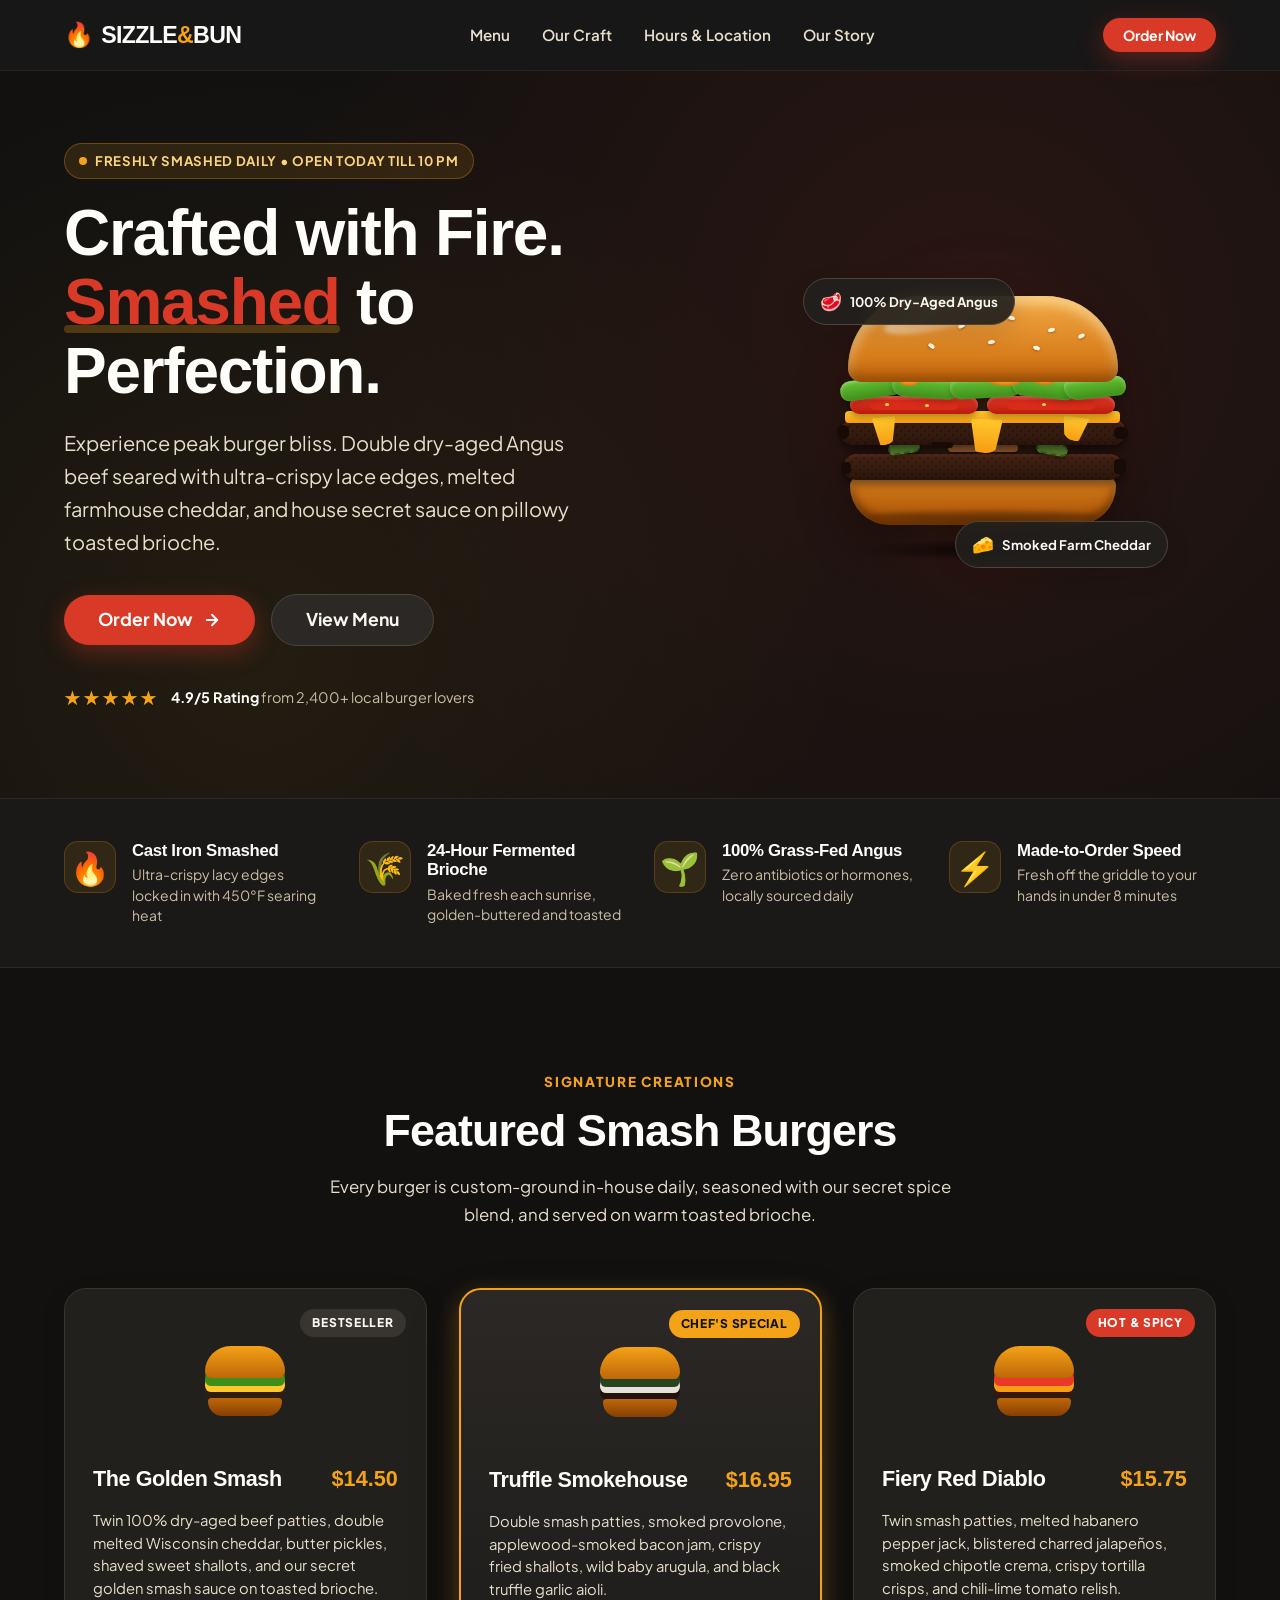
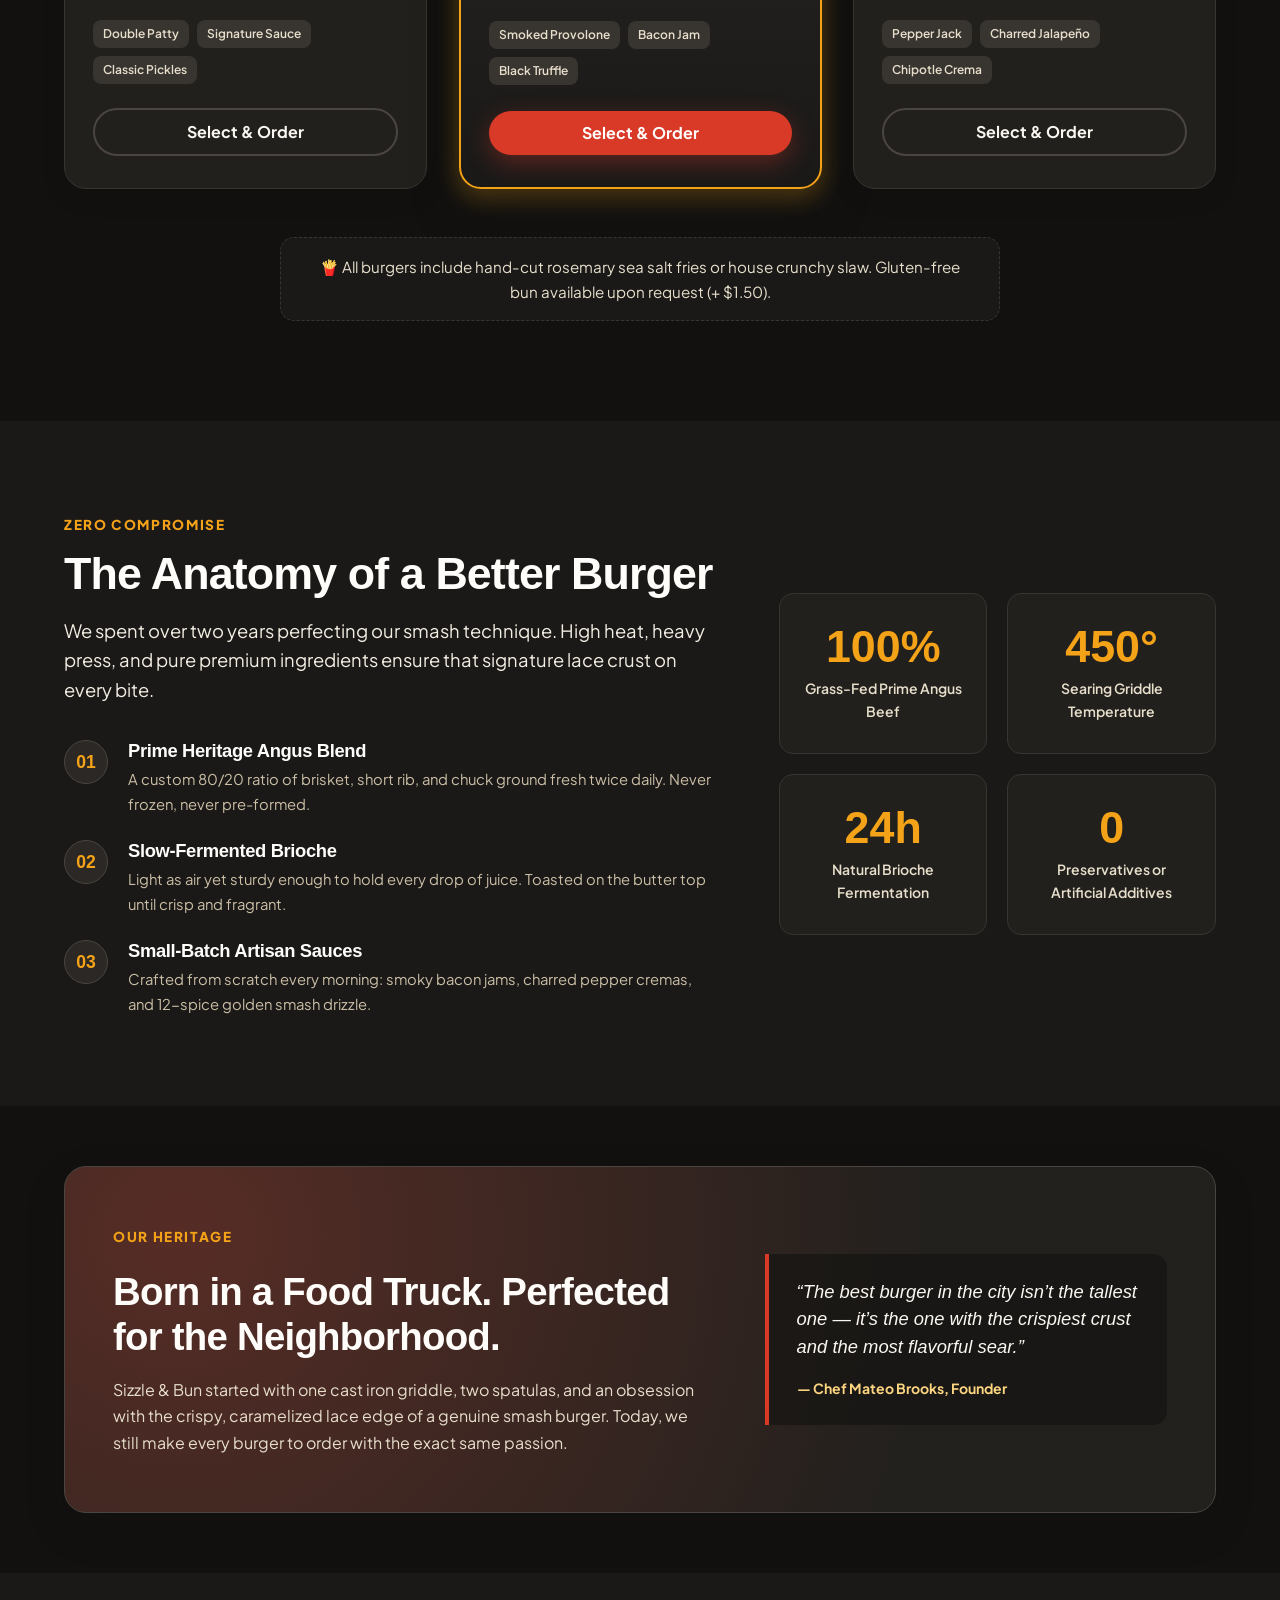
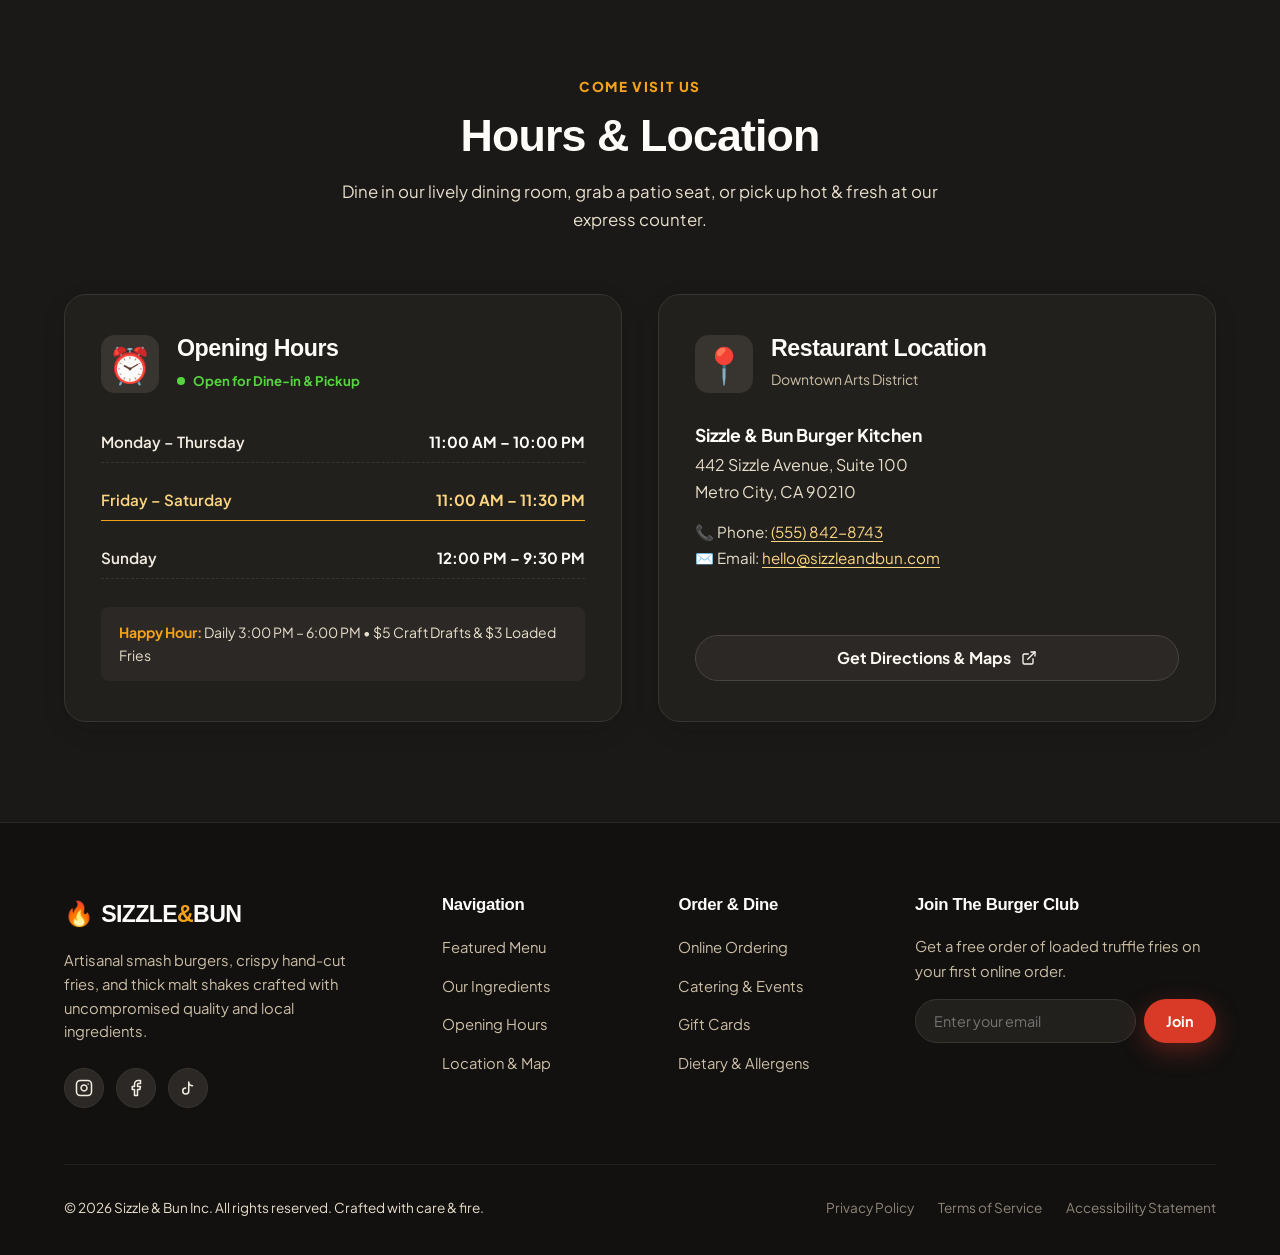
==== index.html @ d6892aaa "feat: build responsive artisanal burger restaurant landing page with pure CSS illustration" ====
<!DOCTYPE html>
<html lang="en">
<head>
  <meta charset="UTF-8">
  <meta name="viewport" content="width=device-width, initial-scale=1.0">
  <meta name="description" content="Sizzle & Bun - Artisanal smash burgers crafted with 100% prime grass-fed beef, slow-fermented brioche buns, and house-made sauces. Dine in, pickup, and delivery.">
  <meta name="theme-color" content="#1a1918">
  <title>Sizzle & Bun | Artisanal Smash Burgers & Craft Shakes</title>
  
  <!-- Preconnect to Google Fonts for performance and clean typography -->
  <link rel="preconnect" href="https://fonts.googleapis.com">
  <link rel="preconnect" href="https://fonts.gstatic.com" crossorigin>
  <link href="https://fonts.googleapis.com/css2?family=Cabinet+Grotesk:wght@700;800;900&family=Plus+Jakarta+Sans:wght@400;500;600;700&display=swap" rel="stylesheet">
  
  <link rel="stylesheet" href="styles.css">
</head>
<body>
  <!-- Accessibility Skip Link -->
  <a href="#main-content" class="skip-link">Skip to main content</a>

  <!-- Header / Navigation -->
  <header class="site-header" id="header">
    <div class="container header-container">
      <a href="#" class="brand-logo" aria-label="Sizzle and Bun Homepage">
        <span class="logo-flame" aria-hidden="true">🔥</span>
        <span class="logo-text">SIZZLE<span class="text-accent">&</span>BUN</span>
      </a>

      <!-- Desktop Navigation -->
      <nav class="main-nav" aria-label="Main Navigation">
        <ul class="nav-list">
          <li><a href="#featured-menu" class="nav-link">Menu</a></li>
          <li><a href="#quality" class="nav-link">Our Craft</a></li>
          <li><a href="#hours-location" class="nav-link">Hours & Location</a></li>
          <li><a href="#story" class="nav-link">Our Story</a></li>
        </ul>
      </nav>

      <!-- Header Actions -->
      <div class="header-actions">
        <button type="button" class="btn btn-sm btn-primary order-trigger-btn" aria-haspopup="dialog" aria-controls="order-modal">
          Order Now
        </button>
        <button type="button" class="mobile-nav-toggle" id="mobileNavToggle" aria-expanded="false" aria-controls="mobileNav" aria-label="Toggle Navigation Menu">
          <span class="hamburger-box">
            <span class="hamburger-inner"></span>
          </span>
        </button>
      </div>
    </div>

    <!-- Mobile Navigation Drawer -->
    <div class="mobile-nav" id="mobileNav" aria-hidden="true">
      <div class="mobile-nav-content">
        <nav aria-label="Mobile Navigation">
          <ul class="mobile-nav-list">
            <li><a href="#featured-menu" class="mobile-nav-link">Featured Menu</a></li>
            <li><a href="#quality" class="mobile-nav-link">Quality & Craft</a></li>
            <li><a href="#hours-location" class="mobile-nav-link">Hours & Location</a></li>
            <li><a href="#story" class="mobile-nav-link">Our Story</a></li>
          </ul>
        </nav>
        <div class="mobile-nav-cta">
          <button type="button" class="btn btn-primary btn-block order-trigger-btn" aria-haspopup="dialog" aria-controls="order-modal">
            Order Pickup & Delivery
          </button>
        </div>
      </div>
    </div>
  </header>

  <!-- Main Content -->
  <main id="main-content">
    <!-- Hero Section -->
    <section class="hero-section" aria-labelledby="hero-heading">
      <div class="container hero-container">
        <div class="hero-content reveal">
          <div class="badge hero-badge">
            <span class="badge-dot" aria-hidden="true"></span>
            Freshly Smashed Daily &bull; Open Today Till 10 PM
          </div>
          <h1 id="hero-heading" class="hero-title">
            Crafted with Fire. <br>
            <span class="text-highlight">Smashed</span> to Perfection.
          </h1>
          <p class="hero-tagline">
            Experience peak burger bliss. Double dry-aged Angus beef seared with ultra-crispy lace edges, melted farmhouse cheddar, and house secret sauce on pillowy toasted brioche.
          </p>
          <div class="hero-cta-group">
            <button type="button" class="btn btn-primary btn-lg order-trigger-btn" aria-haspopup="dialog" aria-controls="order-modal">
              <span>Order Now</span>
              <svg class="icon-arrow" width="18" height="18" viewBox="0 0 24 24" fill="none" stroke="currentColor" stroke-width="2.5" stroke-linecap="round" stroke-linejoin="round" aria-hidden="true"><line x1="5" y1="12" x2="19" y2="12"></line><polyline points="12 5 19 12 12 19"></polyline></svg>
            </button>
            <a href="#featured-menu" class="btn btn-secondary btn-lg">
              <span>View Menu</span>
            </a>
          </div>
          
          <div class="hero-proof">
            <div class="rating-stars" aria-label="5 out of 5 stars">
              ★★★★★
            </div>
            <p class="rating-caption">
              <strong>4.9/5 Rating</strong> from 2,400+ local burger lovers
            </p>
          </div>
        </div>

        <!-- CSS / HTML Burger Illustration -->
        <div class="hero-visual reveal" aria-label="Illustration of a handcrafted Sizzle and Bun artisanal cheeseburger">
          <div class="burger-scene">
            <div class="burger-halo" aria-hidden="true"></div>
            
            <div class="burger-wrapper" role="img" aria-label="Detailed layered artisanal smash burger with sesame brioche bun, crisp green lettuce, ripe sliced tomato, melting yellow cheddar, double crispy smashed patties, caramelized onions, and golden bottom bun">
              <!-- Top Brioche Bun -->
              <div class="burger-layer bun-top">
                <div class="bun-glaze"></div>
                <div class="sesame-seed s1"></div>
                <div class="sesame-seed s2"></div>
                <div class="sesame-seed s3"></div>
                <div class="sesame-seed s4"></div>
                <div class="sesame-seed s5"></div>
                <div class="sesame-seed s6"></div>
                <div class="sesame-seed s7"></div>
                <div class="sesame-seed s8"></div>
              </div>

              <!-- House Secret Sauce Drizzle -->
              <div class="burger-layer sauce-layer">
                <div class="sauce-drop d1"></div>
                <div class="sauce-drop d2"></div>
                <div class="sauce-drop d3"></div>
              </div>

              <!-- Fresh Crisp Curly Lettuce -->
              <div class="burger-layer lettuce-layer">
                <div class="lettuce-leaf l1"></div>
                <div class="lettuce-leaf l2"></div>
                <div class="lettuce-leaf l3"></div>
                <div class="lettuce-leaf l4"></div>
                <div class="lettuce-leaf l5"></div>
              </div>

              <!-- Ripe Vine-Ripened Tomato Slices -->
              <div class="burger-layer tomato-layer">
                <div class="tomato-slice t1">
                  <div class="tomato-core"></div>
                  <div class="tomato-seed ts1"></div>
                  <div class="tomato-seed ts2"></div>
                </div>
                <div class="tomato-slice t2">
                  <div class="tomato-core"></div>
                  <div class="tomato-seed ts3"></div>
                </div>
              </div>

              <!-- Melted Farmhouse Cheddar Cheese -->
              <div class="burger-layer cheese-layer">
                <div class="cheese-melt m1"></div>
                <div class="cheese-drip cd1"></div>
                <div class="cheese-drip cd2"></div>
                <div class="cheese-drip cd3"></div>
              </div>

              <!-- First Smash Patty with Crispy Edges -->
              <div class="burger-layer patty-layer patty-top">
                <div class="patty-sear"></div>
                <div class="patty-crisp c1"></div>
                <div class="patty-crisp c2"></div>
                <div class="patty-crisp c3"></div>
              </div>

              <!-- Caramelized Onions & Pickles -->
              <div class="burger-layer relish-layer">
                <div class="pickle-chip p1"></div>
                <div class="pickle-chip p2"></div>
                <div class="onion-strands"></div>
              </div>

              <!-- Second Smash Patty -->
              <div class="burger-layer patty-layer patty-bottom">
                <div class="patty-sear"></div>
                <div class="patty-crisp c4"></div>
                <div class="patty-crisp c5"></div>
              </div>

              <!-- Bottom Brioche Bun -->
              <div class="burger-layer bun-bottom">
                <div class="bun-heel-shadow"></div>
              </div>
            </div>

            <!-- Cast Iron Serving Platter & Shadow -->
            <div class="burger-plate-shadow" aria-hidden="true"></div>

            <!-- Floating Flavor Badges -->
            <div class="floating-tag tag-smash" aria-hidden="true">
              <span class="tag-emoji">🥩</span> 100% Dry-Aged Angus
            </div>
            <div class="floating-tag tag-crisp" aria-hidden="true">
              <span class="tag-emoji">🧀</span> Smoked Farm Cheddar
            </div>
          </div>
        </div>
      </div>
    </section>

    <!-- Value Highlights / Quality Strip -->
    <section class="quality-strip" aria-label="Restaurant Highlights">
      <div class="container">
        <div class="strip-grid">
          <div class="strip-item reveal">
            <div class="strip-icon" aria-hidden="true">🔥</div>
            <div class="strip-text">
              <h3>Cast Iron Smashed</h3>
              <p>Ultra-crispy lacy edges locked in with 450°F searing heat</p>
            </div>
          </div>
          <div class="strip-item reveal">
            <div class="strip-icon" aria-hidden="true">🌾</div>
            <div class="strip-text">
              <h3>24-Hour Fermented Brioche</h3>
              <p>Baked fresh each sunrise, golden-buttered and toasted</p>
            </div>
          </div>
          <div class="strip-item reveal">
            <div class="strip-icon" aria-hidden="true">🌱</div>
            <div class="strip-text">
              <h3>100% Grass-Fed Angus</h3>
              <p>Zero antibiotics or hormones, locally sourced daily</p>
            </div>
          </div>
          <div class="strip-item reveal">
            <div class="strip-icon" aria-hidden="true">⚡</div>
            <div class="strip-text">
              <h3>Made-to-Order Speed</h3>
              <p>Fresh off the griddle to your hands in under 8 minutes</p>
            </div>
          </div>
        </div>
      </div>
    </section>

    <!-- Featured Burger Menu (3 items) -->
    <section class="menu-section" id="featured-menu" aria-labelledby="menu-heading">
      <div class="container">
        <div class="section-header text-center reveal">
          <span class="section-eyebrow">Signature Creations</span>
          <h2 id="menu-heading" class="section-title">Featured Smash Burgers</h2>
          <p class="section-subtitle">
            Every burger is custom-ground in-house daily, seasoned with our secret spice blend, and served on warm toasted brioche.
          </p>
        </div>

        <div class="menu-grid">
          <!-- Burger 1: The Original Golden Smash -->
          <article class="menu-card reveal" aria-labelledby="burger-1-title">
            <div class="menu-card-badge">Bestseller</div>
            <div class="menu-card-visual" aria-hidden="true">
              <div class="mini-burger-art art-golden"></div>
            </div>
            <div class="menu-card-body">
              <div class="card-title-row">
                <h3 id="burger-1-title" class="burger-name">The Golden Smash</h3>
                <span class="burger-price">$14.50</span>
              </div>
              <p class="burger-desc">
                Twin 100% dry-aged beef patties, double melted Wisconsin cheddar, butter pickles, shaved sweet shallots, and our secret golden smash sauce on toasted brioche.
              </p>
              <div class="burger-tags">
                <span class="tag">Double Patty</span>
                <span class="tag">Signature Sauce</span>
                <span class="tag">Classic Pickles</span>
              </div>
              <div class="card-footer">
                <button type="button" class="btn btn-outline btn-block select-item-btn" data-name="The Golden Smash" data-price="14.50">
                  Select & Order
                </button>
              </div>
            </div>
          </article>

          <!-- Burger 2: Truffle Smokehouse -->
          <article class="menu-card featured-highlight reveal" aria-labelledby="burger-2-title">
            <div class="menu-card-badge badge-chef">Chef's Special</div>
            <div class="menu-card-visual" aria-hidden="true">
              <div class="mini-burger-art art-truffle"></div>
            </div>
            <div class="menu-card-body">
              <div class="card-title-row">
                <h3 id="burger-2-title" class="burger-name">Truffle Smokehouse</h3>
                <span class="burger-price">$16.95</span>
              </div>
              <p class="burger-desc">
                Double smash patties, smoked provolone, applewood-smoked bacon jam, crispy fried shallots, wild baby arugula, and black truffle garlic aioli.
              </p>
              <div class="burger-tags">
                <span class="tag">Smoked Provolone</span>
                <span class="tag">Bacon Jam</span>
                <span class="tag">Black Truffle</span>
              </div>
              <div class="card-footer">
                <button type="button" class="btn btn-primary btn-block select-item-btn" data-name="Truffle Smokehouse" data-price="16.95">
                  Select & Order
                </button>
              </div>
            </div>
          </article>

          <!-- Burger 3: Fiery Red Diablo -->
          <article class="menu-card reveal" aria-labelledby="burger-3-title">
            <div class="menu-card-badge badge-spicy">Hot & Spicy</div>
            <div class="menu-card-visual" aria-hidden="true">
              <div class="mini-burger-art art-diablo"></div>
            </div>
            <div class="menu-card-body">
              <div class="card-title-row">
                <h3 id="burger-3-title" class="burger-name">Fiery Red Diablo</h3>
                <span class="burger-price">$15.75</span>
              </div>
              <p class="burger-desc">
                Twin smash patties, melted habanero pepper jack, blistered charred jalapeños, smoked chipotle crema, crispy tortilla crisps, and chili-lime tomato relish.
              </p>
              <div class="burger-tags">
                <span class="tag">Pepper Jack</span>
                <span class="tag">Charred Jalapeño</span>
                <span class="tag">Chipotle Crema</span>
              </div>
              <div class="card-footer">
                <button type="button" class="btn btn-outline btn-block select-item-btn" data-name="Fiery Red Diablo" data-price="15.75">
                  Select & Order
                </button>
              </div>
            </div>
          </article>
        </div>

        <div class="menu-footer-note reveal">
          <p>🍟 All burgers include hand-cut rosemary sea salt fries or house crunchy slaw. Gluten-free bun available upon request (+ $1.50).</p>
        </div>
      </div>
    </section>

    <!-- Quality & Ingredients Section -->
    <section class="quality-section" id="quality" aria-labelledby="quality-heading">
      <div class="container">
        <div class="quality-wrapper">
          <div class="quality-content reveal">
            <span class="section-eyebrow">Zero Compromise</span>
            <h2 id="quality-heading" class="section-title">The Anatomy of a Better Burger</h2>
            <p class="section-lead">
              We spent over two years perfecting our smash technique. High heat, heavy press, and pure premium ingredients ensure that signature lace crust on every bite.
            </p>

            <ul class="quality-list">
              <li class="quality-list-item">
                <div class="item-bullet" aria-hidden="true">01</div>
                <div class="item-text">
                  <h4>Prime Heritage Angus Blend</h4>
                  <p>A custom 80/20 ratio of brisket, short rib, and chuck ground fresh twice daily. Never frozen, never pre-formed.</p>
                </div>
              </li>
              <li class="quality-list-item">
                <div class="item-bullet" aria-hidden="true">02</div>
                <div class="item-text">
                  <h4>Slow-Fermented Brioche</h4>
                  <p>Light as air yet sturdy enough to hold every drop of juice. Toasted on the butter top until crisp and fragrant.</p>
                </div>
              </li>
              <li class="quality-list-item">
                <div class="item-bullet" aria-hidden="true">03</div>
                <div class="item-text">
                  <h4>Small-Batch Artisan Sauces</h4>
                  <p>Crafted from scratch every morning: smoky bacon jams, charred pepper cremas, and 12-spice golden smash drizzle.</p>
                </div>
              </li>
            </ul>
          </div>

          <div class="quality-card-stats reveal">
            <div class="stat-card">
              <div class="stat-number">100%</div>
              <div class="stat-label">Grass-Fed Prime Angus Beef</div>
            </div>
            <div class="stat-card">
              <div class="stat-number">450°</div>
              <div class="stat-label">Searing Griddle Temperature</div>
            </div>
            <div class="stat-card">
              <div class="stat-number">24h</div>
              <div class="stat-label">Natural Brioche Fermentation</div>
            </div>
            <div class="stat-card">
              <div class="stat-number">0</div>
              <div class="stat-label">Preservatives or Artificial Additives</div>
            </div>
          </div>
        </div>
      </div>
    </section>

    <!-- Our Story / Brand Narrative Banner -->
    <section class="story-section" id="story" aria-labelledby="story-heading">
      <div class="container">
        <div class="story-card reveal">
          <div class="story-text">
            <span class="section-eyebrow text-accent-light">Our Heritage</span>
            <h2 id="story-heading" class="story-title">Born in a Food Truck. Perfected for the Neighborhood.</h2>
            <p>
              Sizzle & Bun started with one cast iron griddle, two spatulas, and an obsession with the crispy, caramelized lace edge of a genuine smash burger. Today, we still make every burger to order with the exact same passion.
            </p>
          </div>
          <div class="story-quote">
            <blockquote>
              “The best burger in the city isn’t the tallest one — it’s the one with the crispiest crust and the most flavorful sear.”
            </blockquote>
            <cite>&mdash; Chef Mateo Brooks, Founder</cite>
          </div>
        </div>
      </div>
    </section>

    <!-- Opening Hours and Location Section -->
    <section class="info-section" id="hours-location" aria-labelledby="info-heading">
      <div class="container">
        <div class="section-header text-center reveal">
          <span class="section-eyebrow">Come Visit Us</span>
          <h2 id="info-heading" class="section-title">Hours & Location</h2>
          <p class="section-subtitle">Dine in our lively dining room, grab a patio seat, or pick up hot & fresh at our express counter.</p>
        </div>

        <div class="info-grid">
          <!-- Hours Card -->
          <div class="info-card reveal">
            <div class="info-card-header">
              <div class="info-icon" aria-hidden="true">⏰</div>
              <div>
                <h3 class="info-card-title">Opening Hours</h3>
                <span class="status-indicator open-now">
                  <span class="pulse-dot"></span> Open for Dine-in & Pickup
                </span>
              </div>
            </div>

            <ul class="hours-list">
              <li class="hours-row">
                <span class="day">Monday &ndash; Thursday</span>
                <span class="time">11:00 AM &ndash; 10:00 PM</span>
              </li>
              <li class="hours-row today-highlight">
                <span class="day">Friday &ndash; Saturday</span>
                <span class="time">11:00 AM &ndash; 11:30 PM</span>
              </li>
              <li class="hours-row">
                <span class="day">Sunday</span>
                <span class="time">12:00 PM &ndash; 9:30 PM</span>
              </li>
            </ul>

            <div class="info-meta">
              <p><strong>Happy Hour:</strong> Daily 3:00 PM &ndash; 6:00 PM &bull; $5 Craft Drafts & $3 Loaded Fries</p>
            </div>
          </div>

          <!-- Location Card -->
          <div class="info-card reveal">
            <div class="info-card-header">
              <div class="info-icon" aria-hidden="true">📍</div>
              <div>
                <h3 class="info-card-title">Restaurant Location</h3>
                <span class="info-subtitle">Downtown Arts District</span>
              </div>
            </div>

            <address class="location-address">
              <p class="address-line"><strong>Sizzle & Bun Burger Kitchen</strong></p>
              <p class="address-line">442 Sizzle Avenue, Suite 100</p>
              <p class="address-line">Metro City, CA 90210</p>
              <p class="address-contact">
                <span>📞 Phone: <a href="tel:+15558428743">(555) 842-8743</a></span> <br>
                <span>✉️ Email: <a href="mailto:hello@sizzleandbun.com">hello@sizzleandbun.com</a></span>
              </p>
            </address>

            <div class="location-actions">
              <a href="https://maps.google.com" target="_blank" rel="noopener noreferrer" class="btn btn-secondary btn-block">
                <span>Get Directions & Maps</span>
                <svg width="16" height="16" viewBox="0 0 24 24" fill="none" stroke="currentColor" stroke-width="2" stroke-linecap="round" stroke-linejoin="round" aria-hidden="true"><path d="M18 13v6a2 2 0 0 1-2 2H5a2 2 0 0 1-2-2V8a2 2 0 0 1 2-2h6"></path><polyline points="15 3 21 3 21 9"></polyline><line x1="10" y1="14" x2="21" y2="3"></line></svg>
              </a>
            </div>
          </div>
        </div>
      </div>
    </section>
  </main>

  <!-- Clean, Semantic Footer -->
  <footer class="site-footer">
    <div class="container">
      <div class="footer-top">
        <div class="footer-brand">
          <a href="#" class="brand-logo footer-logo" aria-label="Sizzle and Bun Homepage">
            <span class="logo-flame" aria-hidden="true">🔥</span>
            <span class="logo-text">SIZZLE<span class="text-accent">&</span>BUN</span>
          </a>
          <p class="footer-bio">
            Artisanal smash burgers, crispy hand-cut fries, and thick malt shakes crafted with uncompromised quality and local ingredients.
          </p>
          <div class="social-links" aria-label="Social media profiles">
            <a href="#instagram" class="social-btn" aria-label="Instagram">
              <svg width="18" height="18" viewBox="0 0 24 24" fill="none" stroke="currentColor" stroke-width="2" stroke-linecap="round" stroke-linejoin="round" aria-hidden="true"><rect x="2" y="2" width="20" height="20" rx="5" ry="5"></rect><path d="M16 11.37A4 4 0 1 1 12.63 8 4 4 0 0 1 16 11.37z"></path><line x1="17.5" y1="6.5" x2="17.51" y2="6.5"></line></svg>
            </a>
            <a href="#facebook" class="social-btn" aria-label="Facebook">
              <svg width="18" height="18" viewBox="0 0 24 24" fill="none" stroke="currentColor" stroke-width="2" stroke-linecap="round" stroke-linejoin="round" aria-hidden="true"><path d="M18 2h-3a5 5 0 0 0-5 5v3H7v4h3v8h4v-8h3l1-4h-4V7a1 1 0 0 1 1-1h3z"></path></svg>
            </a>
            <a href="#tiktok" class="social-btn" aria-label="TikTok">
              <svg width="18" height="18" viewBox="0 0 24 24" fill="none" stroke="currentColor" stroke-width="2" stroke-linecap="round" stroke-linejoin="round" aria-hidden="true"><path d="M9 12a4 4 0 1 0 4 4V4a5 5 0 0 0 5 5"></path></svg>
            </a>
          </div>
        </div>

        <div class="footer-links-group">
          <h4 class="footer-heading">Navigation</h4>
          <ul class="footer-links">
            <li><a href="#featured-menu">Featured Menu</a></li>
            <li><a href="#quality">Our Ingredients</a></li>
            <li><a href="#hours-location">Opening Hours</a></li>
            <li><a href="#hours-location">Location & Map</a></li>
          </ul>
        </div>

        <div class="footer-links-group">
          <h4 class="footer-heading">Order & Dine</h4>
          <ul class="footer-links">
            <li><a href="#" class="order-trigger-btn">Online Ordering</a></li>
            <li><a href="#" class="order-trigger-btn">Catering & Events</a></li>
            <li><a href="#" class="order-trigger-btn">Gift Cards</a></li>
            <li><a href="#" class="order-trigger-btn">Dietary & Allergens</a></li>
          </ul>
        </div>

        <div class="footer-newsletter">
          <h4 class="footer-heading">Join The Burger Club</h4>
          <p>Get a free order of loaded truffle fries on your first online order.</p>
          <form class="newsletter-form" id="newsletterForm">
            <label for="newsletter-email" class="sr-only">Email address</label>
            <div class="input-group">
              <input type="email" id="newsletter-email" placeholder="Enter your email" required aria-required="true">
              <button type="submit" class="btn btn-primary btn-newsletter" aria-label="Subscribe to newsletter">
                Join
              </button>
            </div>
            <p class="form-feedback" id="newsletterFeedback" aria-live="polite"></p>
          </form>
        </div>
      </div>

      <div class="footer-bottom">
        <p>&copy; <span id="currentYear">2026</span> Sizzle & Bun Inc. All rights reserved. Crafted with care & fire.</p>
        <div class="footer-legal">
          <a href="#privacy">Privacy Policy</a>
          <a href="#terms">Terms of Service</a>
          <a href="#accessibility">Accessibility Statement</a>
        </div>
      </div>
    </div>
  </footer>

  <!-- Interactive Order Dialog Modal -->
  <div class="modal-backdrop" id="orderModal" role="dialog" aria-modal="true" aria-labelledby="order-modal-title" aria-hidden="true">
    <div class="modal-card">
      <div class="modal-header">
        <div>
          <h3 id="order-modal-title" class="modal-title">Order for Pickup & Delivery</h3>
          <p class="modal-subtitle">Freshly prepared, packed hot in eco-friendly boxes</p>
        </div>
        <button type="button" class="modal-close-btn" id="closeModalBtn" aria-label="Close Order Dialog">&times;</button>
      </div>
      
      <form class="order-form" id="orderForm">
        <div class="form-group">
          <label for="order-burger-select" class="form-label">Select Your Burger</label>
          <select id="order-burger-select" class="form-control" required>
            <option value="The Golden Smash" data-price="14.50">The Golden Smash ($14.50)</option>
            <option value="Truffle Smokehouse" data-price="16.95" selected>Truffle Smokehouse ($16.95)</option>
            <option value="Fiery Red Diablo" data-price="15.75">Fiery Red Diablo ($15.75)</option>
          </select>
        </div>

        <div class="form-group">
          <label for="order-quantity" class="form-label">Quantity</label>
          <div class="quantity-control">
            <button type="button" class="qty-btn" id="qtyMinus" aria-label="Decrease quantity">-</button>
            <input type="number" id="order-quantity" class="form-control qty-input" value="1" min="1" max="20" required>
            <button type="button" class="qty-btn" id="qtyPlus" aria-label="Increase quantity">+</button>
          </div>
        </div>

        <div class="form-group">
          <label class="form-label">Order Type</label>
          <div class="radio-toggle-group" role="radiogroup">
            <label class="radio-label">
              <input type="radio" name="orderType" value="pickup" checked>
              <span>🏃 Pickup in 15m</span>
            </label>
            <label class="radio-label">
              <input type="radio" name="orderType" value="delivery">
              <span>🛵 Fast Delivery</span>
            </label>
          </div>
        </div>

        <div class="order-summary-box">
          <div class="summary-row">
            <span>Estimated Total:</span>
            <strong class="summary-price" id="orderTotal">$16.95</strong>
          </div>
        </div>

        <button type="submit" class="btn btn-primary btn-block btn-lg">
          Confirm & Place Order
        </button>
      </form>
    </div>
  </div>

  <!-- Toast Notification -->
  <div class="toast-notification" id="toast" role="status" aria-live="polite" aria-atomic="true">
    <div class="toast-content" id="toastMessage">Order confirmed! We're firing up the grill. 🔥</div>
  </div>

  <script src="app.js"></script>
</body>
</html>
---- styles.css ----
/* ==========================================================================
   SIZZLE & BUN - MAIN STYLESHEET
   Palette: Warm Charcoal, Cream, Mustard Yellow, Tomato Red
   ========================================================================== */

/* --- Custom Properties / Design Tokens --- */
:root {
  /* Colors */
  --color-charcoal-950: #121110;
  --color-charcoal-900: #1a1918;
  --color-charcoal-850: #22201d;
  --color-charcoal-800: #2b2825;
  --color-charcoal-700: #383430;
  --color-charcoal-600: #4a4540;
  
  --color-cream-50: #fefdfa;
  --color-cream-100: #faf7f0;
  --color-cream-200: #f3ede2;
  --color-cream-300: #e7decb;
  --color-cream-400: #cbbea5;
  --color-cream-muted: #8d8577;

  --color-mustard-100: #fef4db;
  --color-mustard-300: #fcd580;
  --color-mustard-500: #f4a218;
  --color-mustard-600: #dc8a0a;
  --color-mustard-700: #b86e04;

  --color-tomato-100: #fde8e5;
  --color-tomato-300: #f79c91;
  --color-tomato-500: #d83a27;
  --color-tomato-600: #bd2b1a;
  --color-tomato-700: #991c0e;

  --color-lettuce-400: #62b33c;
  --color-lettuce-600: #3e8e1d;
  --color-patty-dark: #321d13;
  --color-patty-sear: #1f110a;

  /* Typography */
  --font-display: 'Cabinet Grotesk', -apple-system, BlinkMacSystemFont, 'Segoe UI', Roboto, sans-serif;
  --font-body: 'Plus Jakarta Sans', -apple-system, BlinkMacSystemFont, 'Segoe UI', Roboto, sans-serif;

  /* Elevation & Shadows */
  --shadow-sm: 0 2px 8px rgba(18, 17, 16, 0.08);
  --shadow-md: 0 8px 24px rgba(18, 17, 16, 0.12);
  --shadow-lg: 0 16px 40px rgba(18, 17, 16, 0.16);
  --shadow-xl: 0 24px 50px rgba(18, 17, 16, 0.28);
  --shadow-glow-tomato: 0 8px 24px rgba(216, 58, 39, 0.35);
  --shadow-glow-mustard: 0 8px 24px rgba(244, 162, 24, 0.35);

  /* Layout & Transitions */
  --container-max-width: 1200px;
  --radius-sm: 8px;
  --radius-md: 14px;
  --radius-lg: 22px;
  --radius-full: 9999px;
  --transition-fast: 0.18s ease;
  --transition-normal: 0.3s cubic-bezier(0.16, 1, 0.3, 1);
  --transition-slow: 0.5s cubic-bezier(0.16, 1, 0.3, 1);
}

/* --- Base & Reset --- */
*, *::before, *::after {
  box-sizing: border-box;
  margin: 0;
  padding: 0;
}

html {
  scroll-behavior: smooth;
  font-size: 16px;
  -webkit-font-smoothing: antialiased;
  -moz-osx-font-smoothing: grayscale;
}

body {
  font-family: var(--font-body);
  background-color: var(--color-charcoal-950);
  color: var(--color-cream-100);
  line-height: 1.65;
  overflow-x: hidden;
  position: relative;
}

/* --- Accessibility Skip Link --- */
.skip-link {
  position: absolute;
  top: -100px;
  left: 20px;
  background: var(--color-mustard-500);
  color: var(--color-charcoal-950);
  padding: 12px 20px;
  font-weight: 700;
  border-radius: var(--radius-sm);
  z-index: 9999;
  text-decoration: none;
  transition: top var(--transition-fast);
}

.skip-link:focus {
  top: 20px;
  outline: 3px solid #ffffff;
}

/* --- Focus States for Keyboard Navigation --- */
:focus-visible {
  outline: 3px solid var(--color-mustard-500);
  outline-offset: 3px;
}

/* --- Typography Utilities --- */
h1, h2, h3, h4, h5, h6 {
  font-family: var(--font-display);
  font-weight: 800;
  line-height: 1.15;
  color: var(--color-cream-50);
  letter-spacing: -0.02em;
}

p {
  color: var(--color-cream-300);
}

a {
  color: inherit;
  text-decoration: none;
  transition: color var(--transition-fast);
}

img, svg {
  display: block;
  max-width: 100%;
}

button {
  font-family: inherit;
  cursor: pointer;
  border: none;
  background: none;
}

.sr-only {
  position: absolute;
  width: 1px;
  height: 1px;
  padding: 0;
  margin: -1px;
  overflow: hidden;
  clip: rect(0, 0, 0, 0);
  white-space: nowrap;
  border-width: 0;
}

.container {
  width: 100%;
  max-width: var(--container-max-width);
  margin-inline: auto;
  padding-inline: 24px;
}

.text-center {
  text-align: center;
}

.text-accent {
  color: var(--color-mustard-500);
}

.text-accent-light {
  color: var(--color-mustard-300);
}

.text-highlight {
  color: var(--color-tomato-500);
  position: relative;
  display: inline-block;
}

.text-highlight::after {
  content: '';
  position: absolute;
  bottom: 4px;
  left: 0;
  width: 100%;
  height: 8px;
  background: var(--color-mustard-500);
  opacity: 0.25;
  z-index: -1;
  border-radius: 4px;
}

/* --- Buttons --- */
.btn {
  display: inline-flex;
  align-items: center;
  justify-content: center;
  gap: 10px;
  font-weight: 700;
  font-size: 1rem;
  line-height: 1;
  padding: 14px 28px;
  border-radius: var(--radius-full);
  text-decoration: none;
  transition: all var(--transition-normal);
  white-space: nowrap;
  user-select: none;
}

.btn-primary {
  background-color: var(--color-tomato-500);
  color: #ffffff;
  box-shadow: var(--shadow-glow-tomato);
}

.btn-primary:hover, .btn-primary:focus-visible {
  background-color: var(--color-tomato-600);
  transform: translateY(-2px);
  box-shadow: 0 12px 28px rgba(216, 58, 39, 0.45);
}

.btn-primary:active {
  transform: translateY(0);
}

.btn-secondary {
  background-color: var(--color-charcoal-800);
  color: var(--color-cream-100);
  border: 1px solid var(--color-charcoal-600);
}

.btn-secondary:hover, .btn-secondary:focus-visible {
  background-color: var(--color-charcoal-700);
  border-color: var(--color-mustard-500);
  color: #ffffff;
  transform: translateY(-2px);
}

.btn-outline {
  background-color: transparent;
  color: var(--color-cream-100);
  border: 2px solid var(--color-charcoal-600);
}

.btn-outline:hover, .btn-outline:focus-visible {
  border-color: var(--color-mustard-500);
  background-color: rgba(244, 162, 24, 0.08);
  color: var(--color-mustard-500);
}

.btn-sm {
  padding: 10px 20px;
  font-size: 0.875rem;
}

.btn-lg {
  padding: 16px 34px;
  font-size: 1.1rem;
}

.btn-block {
  width: 100%;
}

.badge {
  display: inline-flex;
  align-items: center;
  gap: 8px;
  padding: 6px 14px;
  border-radius: var(--radius-full);
  font-size: 0.825rem;
  font-weight: 700;
  text-transform: uppercase;
  letter-spacing: 0.05em;
}

.hero-badge {
  background: rgba(244, 162, 24, 0.12);
  border: 1px solid rgba(244, 162, 24, 0.3);
  color: var(--color-mustard-300);
  margin-bottom: 20px;
}

.badge-dot {
  width: 8px;
  height: 8px;
  border-radius: 50%;
  background-color: var(--color-mustard-500);
  animation: pulse-dot-anim 2s infinite ease-in-out;
}

/* ==========================================================================
   Header & Navigation
   ========================================================================== */
.site-header {
  position: sticky;
  top: 0;
  z-index: 100;
  background-color: rgba(26, 25, 24, 0.88);
  backdrop-filter: blur(12px);
  -webkit-backdrop-filter: blur(12px);
  border-bottom: 1px solid rgba(243, 237, 226, 0.06);
  transition: background-color var(--transition-normal), padding var(--transition-normal);
  padding-block: 16px;
}

.site-header.scrolled {
  background-color: rgba(18, 17, 16, 0.96);
  padding-block: 12px;
  box-shadow: 0 4px 20px rgba(0, 0, 0, 0.35);
}

.header-container {
  display: flex;
  align-items: center;
  justify-content: space-between;
}

.brand-logo {
  display: flex;
  align-items: center;
  gap: 8px;
  font-family: var(--font-display);
  font-size: 1.45rem;
  font-weight: 900;
  letter-spacing: -0.03em;
  color: var(--color-cream-50);
}

.logo-flame {
  font-size: 1.5rem;
  line-height: 1;
  transition: transform var(--transition-normal);
}

.brand-logo:hover .logo-flame {
  transform: scale(1.2) rotate(-8deg);
}

.main-nav {
  display: flex;
  align-items: center;
}

.nav-list {
  display: flex;
  list-style: none;
  gap: 32px;
}

.nav-link {
  font-size: 0.95rem;
  font-weight: 600;
  color: var(--color-cream-300);
  position: relative;
  padding-block: 6px;
}

.nav-link::after {
  content: '';
  position: absolute;
  left: 0;
  bottom: 0;
  width: 0;
  height: 2px;
  background-color: var(--color-mustard-500);
  transition: width var(--transition-normal);
  border-radius: 2px;
}

.nav-link:hover, .nav-link:focus-visible {
  color: var(--color-cream-50);
}

.nav-link:hover::after, .nav-link:focus-visible::after {
  width: 100%;
}

.header-actions {
  display: flex;
  align-items: center;
  gap: 16px;
}

.mobile-nav-toggle {
  display: none;
  background: none;
  border: none;
  padding: 8px;
  color: var(--color-cream-100);
  cursor: pointer;
}

.hamburger-box {
  width: 24px;
  height: 20px;
  display: flex;
  flex-direction: column;
  justify-content: space-between;
  position: relative;
}

.hamburger-inner,
.hamburger-inner::before,
.hamburger-inner::after {
  width: 24px;
  height: 2.5px;
  background-color: var(--color-cream-100);
  border-radius: 4px;
  transition: all var(--transition-normal);
  content: '';
  position: absolute;
}

.hamburger-inner {
  top: 50%;
  transform: translateY(-50%);
}

.hamburger-inner::before {
  top: -8px;
}

.hamburger-inner::after {
  top: 8px;
}

.mobile-nav-toggle[aria-expanded="true"] .hamburger-inner {
  background-color: transparent;
}

.mobile-nav-toggle[aria-expanded="true"] .hamburger-inner::before {
  transform: translateY(8px) rotate(45deg);
  background-color: var(--color-mustard-500);
}

.mobile-nav-toggle[aria-expanded="true"] .hamburger-inner::after {
  transform: translateY(-8px) rotate(-45deg);
  background-color: var(--color-mustard-500);
}

/* Mobile Nav Drawer */
.mobile-nav {
  display: none;
  position: fixed;
  top: 68px;
  left: 0;
  right: 0;
  background: var(--color-charcoal-900);
  border-bottom: 2px solid var(--color-charcoal-700);
  padding: 24px;
  box-shadow: var(--shadow-xl);
  transform: translateY(-100%);
  opacity: 0;
  visibility: hidden;
  transition: all var(--transition-normal);
}

.mobile-nav.open {
  transform: translateY(0);
  opacity: 1;
  visibility: visible;
}

.mobile-nav-list {
  list-style: none;
  display: flex;
  flex-direction: column;
  gap: 18px;
  margin-bottom: 24px;
}

.mobile-nav-link {
  font-family: var(--font-display);
  font-size: 1.25rem;
  font-weight: 700;
  color: var(--color-cream-100);
  display: block;
}

.mobile-nav-link:hover {
  color: var(--color-mustard-500);
}

/* ==========================================================================
   Hero Section
   ========================================================================== */
.hero-section {
  position: relative;
  padding-block: 72px 84px;
  overflow: hidden;
  background: radial-gradient(circle at 75% 35%, rgba(216, 58, 39, 0.12) 0%, rgba(26, 25, 24, 0) 65%),
              radial-gradient(circle at 20% 80%, rgba(244, 162, 24, 0.08) 0%, rgba(26, 25, 24, 0) 50%);
}

.hero-container {
  display: grid;
  grid-template-columns: 1.15fr 0.85fr;
  align-items: center;
  gap: 56px;
}

.hero-title {
  font-size: clamp(2.5rem, 5vw, 4rem);
  font-weight: 900;
  line-height: 1.08;
  margin-bottom: 20px;
}

.hero-tagline {
  font-size: clamp(1.05rem, 2vw, 1.25rem);
  color: var(--color-cream-300);
  margin-bottom: 36px;
  max-width: 540px;
}

.hero-cta-group {
  display: flex;
  flex-wrap: wrap;
  align-items: center;
  gap: 16px;
  margin-bottom: 36px;
}

.icon-arrow {
  transition: transform var(--transition-fast);
}

.btn:hover .icon-arrow {
  transform: translateX(4px);
}

.hero-proof {
  display: flex;
  align-items: center;
  gap: 12px;
}

.rating-stars {
  color: var(--color-mustard-500);
  letter-spacing: 2px;
  font-size: 1.2rem;
}

.rating-caption {
  font-size: 0.9rem;
  color: var(--color-cream-400);
}

.rating-caption strong {
  color: var(--color-cream-50);
}

/* ==========================================================================
   CSS/HTML Burger Illustration
   ========================================================================== */
.hero-visual {
  display: flex;
  justify-content: center;
  align-items: center;
}

.burger-scene {
  position: relative;
  width: 320px;
  height: 380px;
  display: flex;
  flex-direction: column;
  align-items: center;
  justify-content: center;
}

.burger-halo {
  position: absolute;
  width: 340px;
  height: 340px;
  border-radius: 50%;
  background: radial-gradient(circle, rgba(244, 162, 24, 0.22) 0%, rgba(216, 58, 39, 0.08) 50%, rgba(0, 0, 0, 0) 75%);
  z-index: 0;
  filter: blur(20px);
  animation: halo-pulse 6s ease-in-out infinite alternate;
}

.burger-wrapper {
  position: relative;
  z-index: 2;
  width: 280px;
  display: flex;
  flex-direction: column;
  align-items: center;
  filter: drop-shadow(0 18px 24px rgba(0, 0, 0, 0.45));
  transition: transform var(--transition-normal);
  cursor: pointer;
  animation: float-burger 4.5s ease-in-out infinite alternate;
}

.burger-wrapper:hover {
  transform: translateY(-8px) scale(1.03);
}

.burger-layer {
  position: relative;
  width: 100%;
  transition: transform var(--transition-normal), margin var(--transition-normal);
}

.burger-wrapper:hover .bun-top {
  transform: translateY(-10px);
}
.burger-wrapper:hover .lettuce-layer {
  transform: translateY(-6px);
}
.burger-wrapper:hover .tomato-layer {
  transform: translateY(-3px);
}
.burger-wrapper:hover .patty-bottom {
  transform: translateY(4px);
}
.burger-wrapper:hover .bun-bottom {
  transform: translateY(8px);
}

/* Top Bun */
.bun-top {
  height: 86px;
  width: 270px;
  background: linear-gradient(180deg, #f3aa47 0%, #d87d1c 70%, #b85f09 100%);
  border-radius: 135px 135px 25px 25px;
  position: relative;
  overflow: hidden;
  box-shadow: inset 0 -6px 10px rgba(78, 36, 0, 0.35), inset 0 8px 12px rgba(255, 235, 178, 0.6);
  z-index: 10;
  margin-bottom: -10px;
}

.bun-glaze {
  position: absolute;
  top: 10px;
  left: 35px;
  width: 110px;
  height: 24px;
  background: linear-gradient(90deg, rgba(255, 255, 255, 0.45), rgba(255, 255, 255, 0.05));
  border-radius: 50%;
  transform: rotate(-12deg);
  filter: blur(2px);
}

.sesame-seed {
  position: absolute;
  width: 7px;
  height: 4px;
  background: #fff6df;
  border-radius: 50% 50% 40% 40%;
  box-shadow: 0 1px 2px rgba(100, 50, 0, 0.5);
}

.sesame-seed.s1 { top: 22px; left: 65px; transform: rotate(15deg); }
.sesame-seed.s2 { top: 28px; left: 110px; transform: rotate(-25deg); }
.sesame-seed.s3 { top: 20px; left: 160px; transform: rotate(10deg); }
.sesame-seed.s4 { top: 32px; left: 200px; transform: rotate(-15deg); }
.sesame-seed.s5 { top: 48px; left: 80px; transform: rotate(35deg); }
.sesame-seed.s6 { top: 44px; left: 140px; transform: rotate(-10deg); }
.sesame-seed.s7 { top: 50px; left: 185px; transform: rotate(20deg); }
.sesame-seed.s8 { top: 38px; left: 230px; transform: rotate(-30deg); }

/* Sauce Layer */
.sauce-layer {
  height: 12px;
  z-index: 9;
  position: relative;
  width: 250px;
  margin-bottom: -6px;
}

.sauce-drop {
  position: absolute;
  background: #f7a01d;
  border-radius: 50%;
  box-shadow: inset 0 -2px 3px rgba(140, 60, 0, 0.4);
}

.sauce-drop.d1 { left: 40px; top: 0; width: 22px; height: 14px; border-radius: 8px 8px 12px 12px; }
.sauce-drop.d2 { left: 130px; top: 2px; width: 34px; height: 12px; }
.sauce-drop.d3 { right: 50px; top: -2px; width: 26px; height: 15px; border-radius: 6px 6px 14px 14px; }

/* Lettuce Layer */
.lettuce-layer {
  height: 22px;
  width: 286px;
  position: relative;
  z-index: 8;
  margin-bottom: -5px;
}

.lettuce-leaf {
  position: absolute;
  height: 20px;
  background: linear-gradient(180deg, #66c435 0%, #3e8e19 100%);
  border-radius: 12px 12px 18px 18px;
  box-shadow: inset 0 2px 4px rgba(255, 255, 255, 0.3), 0 3px 5px rgba(0, 0, 0, 0.2);
}

.lettuce-leaf.l1 { left: 0; width: 65px; transform: rotate(-8deg); border-radius: 16px 10px 22px 14px; }
.lettuce-leaf.l2 { left: 52px; width: 68px; transform: rotate(4deg); }
.lettuce-leaf.l3 { left: 110px; width: 72px; transform: rotate(-3deg); }
.lettuce-leaf.l4 { left: 172px; width: 65px; transform: rotate(6deg); }
.lettuce-leaf.l5 { right: 0; width: 62px; transform: rotate(-6deg); border-radius: 10px 16px 14px 22px; }

/* Tomato Slices */
.tomato-layer {
  height: 20px;
  width: 265px;
  display: flex;
  justify-content: space-between;
  align-items: center;
  position: relative;
  z-index: 7;
  margin-bottom: -4px;
}

.tomato-slice {
  height: 18px;
  width: 128px;
  background: linear-gradient(180deg, #eb3927 0%, #b81c0c 100%);
  border-radius: 10px;
  position: relative;
  box-shadow: inset 0 2px 3px rgba(255, 180, 180, 0.4), 0 3px 6px rgba(0, 0, 0, 0.3);
  overflow: hidden;
}

.tomato-core {
  position: absolute;
  top: 4px;
  left: 20px;
  right: 20px;
  height: 10px;
  background: #d82b1a;
  border-radius: 6px;
}

.tomato-seed {
  position: absolute;
  width: 4px;
  height: 3px;
  background: #f7d24a;
  border-radius: 50%;
}
.tomato-seed.ts1 { left: 35px; top: 7px; }
.tomato-seed.ts2 { left: 75px; top: 8px; }
.tomato-seed.ts3 { left: 55px; top: 7px; }

/* Melted Cheese Layer */
.cheese-layer {
  height: 16px;
  width: 275px;
  position: relative;
  z-index: 6;
  margin-bottom: -8px;
}

.cheese-melt {
  width: 100%;
  height: 12px;
  background: linear-gradient(180deg, #ffc82c 0%, #f79c13 100%);
  border-radius: 4px;
  box-shadow: 0 3px 6px rgba(0, 0, 0, 0.25);
}

.cheese-drip {
  position: absolute;
  background: linear-gradient(180deg, #ffc82c 0%, #f79c13 100%);
  border-radius: 0 0 10px 10px;
  box-shadow: 0 3px 4px rgba(0, 0, 0, 0.2);
}

.cheese-drip.cd1 {
  left: 28px;
  top: 6px;
  width: 24px;
  height: 28px;
  transform: rotate(-6deg);
  border-radius: 2px 2px 14px 8px;
  clip-path: polygon(0 0, 100% 0, 75% 100%, 25% 100%);
}

.cheese-drip.cd2 {
  left: 125px;
  top: 8px;
  width: 32px;
  height: 34px;
  transform: rotate(3deg);
  border-radius: 4px 4px 16px 12px;
  clip-path: polygon(0 0, 100% 0, 80% 100%, 20% 100%);
}

.cheese-drip.cd3 {
  right: 32px;
  top: 6px;
  width: 26px;
  height: 24px;
  transform: rotate(8deg);
  border-radius: 2px 2px 12px 14px;
  clip-path: polygon(0 0, 100% 0, 70% 100%, 15% 100%);
}

/* Smash Patty Top & Bottom */
.patty-layer {
  width: 284px;
  height: 26px;
  background: linear-gradient(180deg, #442415 0%, #29140b 100%);
  border-radius: 12px;
  position: relative;
  z-index: 5;
  box-shadow: inset 0 2px 3px rgba(100, 50, 30, 0.6), 0 4px 8px rgba(0, 0, 0, 0.5);
  margin-bottom: -3px;
}

.patty-bottom {
  z-index: 3;
  width: 278px;
}

.patty-sear {
  position: absolute;
  inset: 0;
  background-image: radial-gradient(#150a05 15%, transparent 16%), radial-gradient(#150a05 15%, transparent 16%);
  background-size: 8px 8px;
  background-position: 0 0, 4px 4px;
  opacity: 0.35;
}

.patty-crisp {
  position: absolute;
  background: #180a05;
  border-radius: 4px;
}

.patty-crisp.c1 { left: -4px; top: 6px; width: 12px; height: 14px; border-radius: 6px; }
.patty-crisp.c2 { right: -3px; top: 8px; width: 14px; height: 12px; border-radius: 5px; }
.patty-crisp.c3 { left: 90px; bottom: -3px; width: 22px; height: 6px; }
.patty-crisp.c4 { left: -3px; top: 8px; width: 10px; height: 12px; }
.patty-crisp.c5 { right: -4px; top: 5px; width: 12px; height: 15px; }

/* Relish & Onions */
.relish-layer {
  height: 14px;
  width: 260px;
  position: relative;
  z-index: 4;
  margin-bottom: -2px;
}

.pickle-chip {
  position: absolute;
  height: 12px;
  width: 32px;
  background: #557e2d;
  border: 2px dashed #3a5c1a;
  border-radius: 6px;
  box-shadow: 0 2px 4px rgba(0,0,0,0.3);
}

.pickle-chip.p1 { left: 35px; top: 0; transform: rotate(-8deg); }
.pickle-chip.p2 { right: 45px; top: 1px; transform: rotate(10deg); }

.onion-strands {
  position: absolute;
  left: 95px;
  top: 2px;
  width: 70px;
  height: 8px;
  background: rgba(185, 115, 60, 0.7);
  border-radius: 6px;
  box-shadow: 0 1px 3px rgba(0, 0, 0, 0.4);
}

/* Bottom Bun */
.bun-bottom {
  height: 48px;
  width: 266px;
  background: linear-gradient(180deg, #d87d1c 0%, #a44f04 100%);
  border-radius: 12px 12px 55px 55px;
  box-shadow: inset 0 4px 6px rgba(255, 220, 160, 0.3), inset 0 -6px 10px rgba(50, 20, 0, 0.6);
  z-index: 2;
  position: relative;
}

.bun-heel-shadow {
  position: absolute;
  bottom: 4px;
  left: 20px;
  right: 20px;
  height: 10px;
  background: rgba(0, 0, 0, 0.25);
  border-radius: 50%;
  filter: blur(2px);
}

.burger-plate-shadow {
  width: 250px;
  height: 22px;
  background: radial-gradient(ellipse at center, rgba(0, 0, 0, 0.65) 0%, rgba(0, 0, 0, 0) 72%);
  margin-top: 14px;
  z-index: 1;
}

/* Floating Badges */
.floating-tag {
  position: absolute;
  background: rgba(34, 32, 29, 0.92);
  border: 1px solid var(--color-charcoal-600);
  backdrop-filter: blur(8px);
  color: var(--color-cream-100);
  padding: 8px 16px;
  border-radius: var(--radius-full);
  font-size: 0.825rem;
  font-weight: 700;
  box-shadow: var(--shadow-md);
  display: flex;
  align-items: center;
  gap: 8px;
  z-index: 20;
  pointer-events: none;
}

.tag-smash {
  top: 40px;
  left: -20px;
  animation: float-tag-1 5s ease-in-out infinite alternate;
}

.tag-crisp {
  bottom: 50px;
  right: -25px;
  animation: float-tag-2 6s ease-in-out infinite alternate;
}

.tag-emoji {
  font-size: 1.1rem;
}

/* ==========================================================================
   Quality Highlights Strip
   ========================================================================== */
.quality-strip {
  background-color: var(--color-charcoal-900);
  border-block: 1px solid var(--color-charcoal-800);
  padding-block: 42px;
}

.strip-grid {
  display: grid;
  grid-template-columns: repeat(4, 1fr);
  gap: 28px;
}

.strip-item {
  display: flex;
  align-items: flex-start;
  gap: 16px;
}

.strip-icon {
  font-size: 2rem;
  line-height: 1;
  background: rgba(244, 162, 24, 0.1);
  border: 1px solid rgba(244, 162, 24, 0.2);
  width: 52px;
  height: 52px;
  border-radius: var(--radius-md);
  display: flex;
  align-items: center;
  justify-content: center;
  flex-shrink: 0;
}

.strip-text h3 {
  font-size: 1.05rem;
  font-weight: 700;
  margin-bottom: 4px;
  color: var(--color-cream-50);
}

.strip-text p {
  font-size: 0.875rem;
  color: var(--color-cream-400);
  line-height: 1.45;
}

/* ==========================================================================
   Featured Menu Section
   ========================================================================== */
.menu-section {
  padding-block: 100px;
  position: relative;
}

.section-header {
  max-width: 640px;
  margin-inline: auto;
  margin-bottom: 60px;
}

.section-eyebrow {
  display: inline-block;
  font-size: 0.85rem;
  font-weight: 800;
  text-transform: uppercase;
  letter-spacing: 0.12em;
  color: var(--color-mustard-500);
  margin-bottom: 12px;
}

.section-title {
  font-size: clamp(2rem, 3.5vw, 2.8rem);
  margin-bottom: 16px;
}

.section-subtitle {
  font-size: 1.05rem;
  color: var(--color-cream-300);
}

.menu-grid {
  display: grid;
  grid-template-columns: repeat(3, 1fr);
  gap: 32px;
}

.menu-card {
  background-color: var(--color-charcoal-850);
  border: 1px solid var(--color-charcoal-700);
  border-radius: var(--radius-lg);
  padding: 32px 28px;
  position: relative;
  display: flex;
  flex-direction: column;
  justify-content: space-between;
  box-shadow: var(--shadow-md);
  transition: all var(--transition-normal);
  overflow: hidden;
}

.menu-card:hover {
  transform: translateY(-8px);
  border-color: var(--color-mustard-500);
  box-shadow: var(--shadow-xl), 0 0 20px rgba(244, 162, 24, 0.12);
}

.menu-card.featured-highlight {
  background: linear-gradient(180deg, var(--color-charcoal-800) 0%, var(--color-charcoal-900) 100%);
  border: 2px solid var(--color-mustard-500);
  box-shadow: var(--shadow-xl), var(--shadow-glow-mustard);
}

.menu-card-badge {
  position: absolute;
  top: 20px;
  right: 20px;
  background-color: var(--color-charcoal-700);
  color: var(--color-cream-100);
  font-size: 0.75rem;
  font-weight: 800;
  padding: 4px 12px;
  border-radius: var(--radius-full);
  text-transform: uppercase;
  letter-spacing: 0.06em;
}

.badge-chef {
  background-color: var(--color-mustard-500);
  color: var(--color-charcoal-950);
}

.badge-spicy {
  background-color: var(--color-tomato-500);
  color: #ffffff;
}

.menu-card-visual {
  height: 120px;
  display: flex;
  align-items: center;
  justify-content: center;
  margin-bottom: 20px;
}

/* CSS Mini Burger Avatars for Cards */
.mini-burger-art {
  width: 90px;
  height: 70px;
  position: relative;
}

.mini-burger-art::before {
  content: '';
  position: absolute;
  top: 0;
  left: 5px;
  width: 80px;
  height: 32px;
  border-radius: 40px 40px 10px 10px;
  background: linear-gradient(180deg, #f4a218, #be6708);
}

.mini-burger-art::after {
  content: '';
  position: absolute;
  bottom: 0;
  left: 8px;
  width: 74px;
  height: 18px;
  border-radius: 5px 5px 20px 20px;
  background: linear-gradient(180deg, #be6708, #863f03);
}

.art-golden::before { box-shadow: 0 8px 0 #3e8e19, 0 14px 0 #ffc82c, 0 20px 0 #321d13; }
.art-truffle::before { box-shadow: 0 8px 0 #28441f, 0 14px 0 #e6e2da, 0 20px 0 #22120b; }
.art-diablo::before { box-shadow: 0 8px 0 #eb3927, 0 14px 0 #f79c13, 0 20px 0 #36170c; }

.menu-card-body {
  display: flex;
  flex-direction: column;
  flex-grow: 1;
}

.card-title-row {
  display: flex;
  justify-content: space-between;
  align-items: baseline;
  gap: 12px;
  margin-bottom: 12px;
}

.burger-name {
  font-size: 1.35rem;
  font-weight: 800;
}

.burger-price {
  font-family: var(--font-display);
  font-size: 1.35rem;
  font-weight: 800;
  color: var(--color-mustard-500);
}

.burger-desc {
  font-size: 0.925rem;
  color: var(--color-cream-300);
  line-height: 1.55;
  margin-bottom: 20px;
}

.burger-tags {
  display: flex;
  flex-wrap: wrap;
  gap: 8px;
  margin-bottom: 24px;
}

.tag {
  background: var(--color-charcoal-700);
  color: var(--color-cream-300);
  font-size: 0.75rem;
  font-weight: 600;
  padding: 4px 10px;
  border-radius: var(--radius-sm);
}

.card-footer {
  margin-top: auto;
}

.menu-footer-note {
  margin-top: 48px;
  text-align: center;
  font-size: 0.95rem;
  color: var(--color-cream-400);
  background: var(--color-charcoal-900);
  border: 1px dashed var(--color-charcoal-700);
  padding: 16px 24px;
  border-radius: var(--radius-md);
  max-width: 720px;
  margin-inline: auto;
}

/* ==========================================================================
   Quality & Ingredients Section
   ========================================================================== */
.quality-section {
  padding-block: 90px;
  background-color: var(--color-charcoal-900);
}

.quality-wrapper {
  display: grid;
  grid-template-columns: 1.2fr 0.8fr;
  gap: 60px;
  align-items: center;
}

.section-lead {
  font-size: 1.15rem;
  color: var(--color-cream-200);
  margin-bottom: 36px;
  line-height: 1.6;
}

.quality-list {
  list-style: none;
  display: flex;
  flex-direction: column;
  gap: 24px;
}

.quality-list-item {
  display: flex;
  gap: 20px;
  align-items: flex-start;
}

.item-bullet {
  font-family: var(--font-display);
  font-size: 1.1rem;
  font-weight: 900;
  color: var(--color-mustard-500);
  background: var(--color-charcoal-800);
  border: 1px solid var(--color-charcoal-600);
  width: 44px;
  height: 44px;
  border-radius: 50%;
  display: flex;
  align-items: center;
  justify-content: center;
  flex-shrink: 0;
}

.item-text h4 {
  font-size: 1.15rem;
  margin-bottom: 6px;
}

.item-text p {
  font-size: 0.925rem;
  color: var(--color-cream-400);
}

.quality-card-stats {
  display: grid;
  grid-template-columns: 1fr 1fr;
  gap: 20px;
}

.stat-card {
  background: var(--color-charcoal-850);
  border: 1px solid var(--color-charcoal-700);
  border-radius: var(--radius-md);
  padding: 30px 24px;
  text-align: center;
  transition: transform var(--transition-normal);
}

.stat-card:hover {
  transform: translateY(-4px);
  border-color: var(--color-mustard-500);
}

.stat-number {
  font-family: var(--font-display);
  font-size: 2.8rem;
  font-weight: 900;
  color: var(--color-mustard-500);
  line-height: 1;
  margin-bottom: 8px;
}

.stat-label {
  font-size: 0.875rem;
  font-weight: 600;
  color: var(--color-cream-300);
}

/* ==========================================================================
   Story Section
   ========================================================================== */
.story-section {
  padding-block: 60px;
}

.story-card {
  background: radial-gradient(circle at 10% 20%, rgba(216, 58, 39, 0.25) 0%, rgba(34, 32, 29, 0.95) 70%), var(--color-charcoal-800);
  border: 1px solid var(--color-charcoal-600);
  border-radius: var(--radius-lg);
  padding: 56px 48px;
  display: grid;
  grid-template-columns: 1.2fr 0.8fr;
  gap: 48px;
  align-items: center;
  box-shadow: var(--shadow-lg);
}

.story-title {
  font-size: clamp(1.8rem, 3vw, 2.4rem);
  margin-block: 10px 18px;
}

.story-quote {
  background: rgba(18, 17, 16, 0.6);
  border-left: 4px solid var(--color-tomato-500);
  padding: 24px 28px;
  border-radius: 0 var(--radius-md) var(--radius-md) 0;
}

.story-quote blockquote {
  font-family: var(--font-display);
  font-size: 1.15rem;
  font-style: italic;
  line-height: 1.5;
  color: var(--color-cream-100);
  margin-bottom: 14px;
}

.story-quote cite {
  font-size: 0.875rem;
  font-weight: 700;
  color: var(--color-mustard-300);
  font-style: normal;
}

/* ==========================================================================
   Hours & Location Section
   ========================================================================== */
.info-section {
  padding-block: 100px;
  background-color: var(--color-charcoal-900);
}

.info-grid {
  display: grid;
  grid-template-columns: 1fr 1fr;
  gap: 36px;
}

.info-card {
  background-color: var(--color-charcoal-850);
  border: 1px solid var(--color-charcoal-700);
  border-radius: var(--radius-lg);
  padding: 40px 36px;
  display: flex;
  flex-direction: column;
  box-shadow: var(--shadow-md);
}

.info-card-header {
  display: flex;
  align-items: center;
  gap: 18px;
  margin-bottom: 28px;
}

.info-icon {
  font-size: 2.2rem;
  background: var(--color-charcoal-700);
  width: 58px;
  height: 58px;
  border-radius: var(--radius-md);
  display: flex;
  align-items: center;
  justify-content: center;
  flex-shrink: 0;
}

.info-card-title {
  font-size: 1.45rem;
  margin-bottom: 4px;
}

.info-subtitle {
  font-size: 0.875rem;
  color: var(--color-cream-400);
}

.status-indicator {
  display: inline-flex;
  align-items: center;
  gap: 8px;
  font-size: 0.825rem;
  font-weight: 700;
  color: #55d43f;
}

.pulse-dot {
  width: 8px;
  height: 8px;
  border-radius: 50%;
  background-color: #55d43f;
  animation: pulse-dot-anim 2s infinite ease-in-out;
}

.hours-list {
  list-style: none;
  display: flex;
  flex-direction: column;
  gap: 16px;
  margin-bottom: 28px;
}

.hours-row {
  display: flex;
  justify-content: space-between;
  align-items: center;
  padding-block: 8px;
  border-bottom: 1px dashed var(--color-charcoal-700);
  font-size: 0.95rem;
}

.hours-row .day {
  color: var(--color-cream-200);
  font-weight: 600;
}

.hours-row .time {
  color: var(--color-cream-50);
  font-weight: 700;
}

.hours-row.today-highlight {
  border-bottom: 1px solid var(--color-mustard-500);
  color: var(--color-mustard-300);
}

.hours-row.today-highlight .day,
.hours-row.today-highlight .time {
  color: var(--color-mustard-300);
}

.info-meta {
  margin-top: auto;
  background: var(--color-charcoal-800);
  padding: 14px 18px;
  border-radius: var(--radius-sm);
  font-size: 0.875rem;
  color: var(--color-cream-300);
}

.info-meta strong {
  color: var(--color-mustard-500);
}

.location-address {
  font-style: normal;
  font-size: 1rem;
  line-height: 1.7;
  color: var(--color-cream-200);
  margin-bottom: 28px;
}

.location-address strong {
  color: var(--color-cream-50);
  font-size: 1.1rem;
}

.address-contact {
  margin-top: 14px;
  font-size: 0.95rem;
}

.address-contact a {
  color: var(--color-mustard-300);
  text-decoration: underline;
  text-underline-offset: 3px;
}

.address-contact a:hover {
  color: var(--color-mustard-500);
}

.location-actions {
  margin-top: auto;
}

/* ==========================================================================
   Footer
   ========================================================================== */
.site-footer {
  background-color: var(--color-charcoal-950);
  border-top: 1px solid var(--color-charcoal-800);
  padding-block: 72px 36px;
}

.footer-top {
  display: grid;
  grid-template-columns: 1.4fr 0.8fr 0.8fr 1.2fr;
  gap: 48px;
  margin-bottom: 56px;
}

.footer-brand .footer-logo {
  margin-bottom: 16px;
}

.footer-bio {
  font-size: 0.925rem;
  color: var(--color-cream-400);
  line-height: 1.6;
  margin-bottom: 24px;
  max-width: 300px;
}

.social-links {
  display: flex;
  gap: 12px;
}

.social-btn {
  width: 40px;
  height: 40px;
  border-radius: 50%;
  background-color: var(--color-charcoal-800);
  border: 1px solid var(--color-charcoal-700);
  color: var(--color-cream-200);
  display: flex;
  align-items: center;
  justify-content: center;
  transition: all var(--transition-fast);
}

.social-btn:hover, .social-btn:focus-visible {
  background-color: var(--color-tomato-500);
  color: #ffffff;
  border-color: var(--color-tomato-500);
  transform: translateY(-2px);
}

.footer-heading {
  font-size: 1.05rem;
  font-weight: 700;
  color: var(--color-cream-50);
  margin-bottom: 20px;
}

.footer-links {
  list-style: none;
  display: flex;
  flex-direction: column;
  gap: 12px;
}

.footer-links a {
  font-size: 0.925rem;
  color: var(--color-cream-400);
}

.footer-links a:hover, .footer-links a:focus-visible {
  color: var(--color-mustard-500);
  padding-left: 4px;
}

.footer-newsletter p {
  font-size: 0.925rem;
  color: var(--color-cream-400);
  margin-bottom: 16px;
}

.newsletter-form .input-group {
  display: flex;
  gap: 8px;
}

.newsletter-form input[type="email"] {
  background: var(--color-charcoal-850);
  border: 1px solid var(--color-charcoal-700);
  border-radius: var(--radius-full);
  padding: 12px 18px;
  color: var(--color-cream-50);
  font-family: inherit;
  font-size: 0.9rem;
  flex-grow: 1;
  outline: none;
  transition: border-color var(--transition-fast);
}

.newsletter-form input[type="email"]:focus {
  border-color: var(--color-mustard-500);
}

.btn-newsletter {
  padding: 12px 22px;
  font-size: 0.9rem;
}

.form-feedback {
  margin-top: 10px;
  font-size: 0.85rem;
  color: var(--color-mustard-300);
  min-height: 20px;
}

.footer-bottom {
  display: flex;
  justify-content: space-between;
  align-items: center;
  padding-top: 32px;
  border-top: 1px solid var(--color-charcoal-850);
  font-size: 0.85rem;
  color: var(--color-cream-muted);
}

.footer-legal {
  display: flex;
  gap: 24px;
}

.footer-legal a:hover {
  color: var(--color-cream-100);
}

/* ==========================================================================
   Interactive Order Dialog Modal
   ========================================================================== */
.modal-backdrop {
  position: fixed;
  inset: 0;
  background: rgba(10, 9, 8, 0.75);
  backdrop-filter: blur(8px);
  z-index: 1000;
  display: flex;
  align-items: center;
  justify-content: center;
  padding: 20px;
  opacity: 0;
  visibility: hidden;
  transition: opacity var(--transition-normal), visibility var(--transition-normal);
}

.modal-backdrop.active {
  opacity: 1;
  visibility: visible;
}

.modal-card {
  background: var(--color-charcoal-850);
  border: 1px solid var(--color-charcoal-600);
  border-radius: var(--radius-lg);
  padding: 36px;
  max-width: 480px;
  width: 100%;
  box-shadow: var(--shadow-xl);
  transform: scale(0.94) translateY(20px);
  transition: transform var(--transition-normal);
}

.modal-backdrop.active .modal-card {
  transform: scale(1) translateY(0);
}

.modal-header {
  display: flex;
  justify-content: space-between;
  align-items: flex-start;
  margin-bottom: 24px;
}

.modal-title {
  font-size: 1.45rem;
  margin-bottom: 4px;
}

.modal-subtitle {
  font-size: 0.875rem;
  color: var(--color-cream-400);
}

.modal-close-btn {
  font-size: 1.8rem;
  line-height: 1;
  color: var(--color-cream-400);
  padding: 4px;
  cursor: pointer;
  transition: color var(--transition-fast);
}

.modal-close-btn:hover {
  color: #ffffff;
}

.order-form {
  display: flex;
  flex-direction: column;
  gap: 20px;
}

.form-group {
  display: flex;
  flex-direction: column;
  gap: 8px;
}

.form-label {
  font-size: 0.875rem;
  font-weight: 700;
  color: var(--color-cream-200);
}

.form-control {
  background: var(--color-charcoal-900);
  border: 1px solid var(--color-charcoal-600);
  border-radius: var(--radius-sm);
  padding: 12px 16px;
  color: var(--color-cream-100);
  font-family: inherit;
  font-size: 0.95rem;
  outline: none;
  transition: border-color var(--transition-fast);
}

.form-control:focus {
  border-color: var(--color-mustard-500);
}

.quantity-control {
  display: flex;
  align-items: center;
  gap: 8px;
}

.qty-btn {
  background: var(--color-charcoal-700);
  border: 1px solid var(--color-charcoal-600);
  color: var(--color-cream-100);
  width: 44px;
  height: 44px;
  border-radius: var(--radius-sm);
  font-size: 1.2rem;
  font-weight: 700;
  display: flex;
  align-items: center;
  justify-content: center;
  transition: background var(--transition-fast);
}

.qty-btn:hover {
  background: var(--color-charcoal-600);
  color: #ffffff;
}

.qty-input {
  text-align: center;
  width: 80px;
  font-weight: 700;
}

.radio-toggle-group {
  display: grid;
  grid-template-columns: 1fr 1fr;
  gap: 12px;
}

.radio-label {
  display: flex;
  align-items: center;
  gap: 8px;
  background: var(--color-charcoal-900);
  border: 1px solid var(--color-charcoal-700);
  padding: 12px 16px;
  border-radius: var(--radius-sm);
  font-size: 0.9rem;
  font-weight: 600;
  cursor: pointer;
  transition: border-color var(--transition-fast), background var(--transition-fast);
}

.radio-label:has(input:checked) {
  border-color: var(--color-mustard-500);
  background: rgba(244, 162, 24, 0.08);
  color: var(--color-mustard-300);
}

.radio-label input {
  accent-color: var(--color-mustard-500);
}

.order-summary-box {
  background: var(--color-charcoal-900);
  border: 1px solid var(--color-charcoal-700);
  border-radius: var(--radius-sm);
  padding: 16px;
}

.summary-row {
  display: flex;
  justify-content: space-between;
  align-items: center;
  font-size: 1rem;
}

.summary-price {
  font-family: var(--font-display);
  font-size: 1.4rem;
  color: var(--color-mustard-500);
}

/* ==========================================================================
   Toast Notification
   ========================================================================== */
.toast-notification {
  position: fixed;
  bottom: 24px;
  right: 24px;
  background: var(--color-charcoal-900);
  border: 1px solid var(--color-mustard-500);
  box-shadow: var(--shadow-xl), var(--shadow-glow-mustard);
  color: var(--color-cream-50);
  padding: 16px 24px;
  border-radius: var(--radius-md);
  font-weight: 600;
  z-index: 2000;
  transform: translateY(120px);
  opacity: 0;
  transition: transform var(--transition-normal), opacity var(--transition-normal);
  pointer-events: none;
}

.toast-notification.active {
  transform: translateY(0);
  opacity: 1;
}

/* ==========================================================================
   Scroll Reveal Animations
   ========================================================================== */
.reveal {
  opacity: 0;
  transform: translateY(28px);
  transition: opacity 0.7s cubic-bezier(0.16, 1, 0.3, 1), transform 0.7s cubic-bezier(0.16, 1, 0.3, 1);
  will-change: opacity, transform;
}

.reveal.revealed {
  opacity: 1;
  transform: translateY(0);
}

/* Keyframes */
@keyframes float-burger {
  0% { transform: translateY(0px) rotate(0deg); }
  50% { transform: translateY(-8px) rotate(0.5deg); }
  100% { transform: translateY(0px) rotate(0deg); }
}

@keyframes float-tag-1 {
  0% { transform: translateY(0px); }
  100% { transform: translateY(-6px); }
}

@keyframes float-tag-2 {
  0% { transform: translateY(0px); }
  100% { transform: translateY(6px); }
}

@keyframes halo-pulse {
  0% { opacity: 0.5; transform: scale(0.95); }
  100% { opacity: 0.85; transform: scale(1.05); }
}

@keyframes pulse-dot-anim {
  0%, 100% { opacity: 1; transform: scale(1); }
  50% { opacity: 0.4; transform: scale(0.85); }
}

/* ==========================================================================
   Prefers Reduced Motion
   ========================================================================== */
@media (prefers-reduced-motion: reduce) {
  html {
    scroll-behavior: auto;
  }

  *, *::before, *::after {
    animation-duration: 0.01ms !important;
    animation-iteration-count: 1 !important;
    transition-duration: 0.01ms !important;
  }

  .reveal {
    opacity: 1 !important;
    transform: none !important;
  }

  .burger-wrapper, .burger-halo, .floating-tag, .badge-dot, .pulse-dot {
    animation: none !important;
  }
}

/* ==========================================================================
   Responsive Breakpoints
   ========================================================================== */
@media (max-width: 1024px) {
  .hero-container {
    grid-template-columns: 1fr;
    text-align: center;
    gap: 48px;
  }

  .hero-content {
    display: flex;
    flex-direction: column;
    align-items: center;
  }

  .hero-tagline {
    margin-inline: auto;
  }

  .hero-cta-group {
    justify-content: center;
  }

  .strip-grid {
    grid-template-columns: repeat(2, 1fr);
  }

  .menu-grid {
    grid-template-columns: repeat(2, 1fr);
  }

  .quality-wrapper {
    grid-template-columns: 1fr;
    gap: 40px;
  }

  .story-card {
    grid-template-columns: 1fr;
    gap: 28px;
  }

  .footer-top {
    grid-template-columns: repeat(2, 1fr);
  }
}

@media (max-width: 768px) {
  .main-nav {
    display: none;
  }

  .mobile-nav-toggle {
    display: block;
  }

  .mobile-nav {
    display: block;
  }

  .menu-grid {
    grid-template-columns: 1fr;
  }

  .info-grid {
    grid-template-columns: 1fr;
  }

  .quality-card-stats {
    grid-template-columns: 1fr;
  }

  .footer-top {
    grid-template-columns: 1fr;
    gap: 36px;
  }

  .footer-bottom {
    flex-direction: column;
    gap: 16px;
    text-align: center;
  }

  .burger-scene {
    transform: scale(0.9);
  }
}

@media (max-width: 480px) {
  .strip-grid {
    grid-template-columns: 1fr;
  }

  .hero-cta-group {
    flex-direction: column;
    width: 100%;
  }

  .hero-cta-group .btn {
    width: 100%;
  }

  .burger-scene {
    transform: scale(0.8);
    height: 320px;
  }

  .floating-tag {
    display: none;
  }

  .modal-card {
    padding: 24px 20px;
  }
}
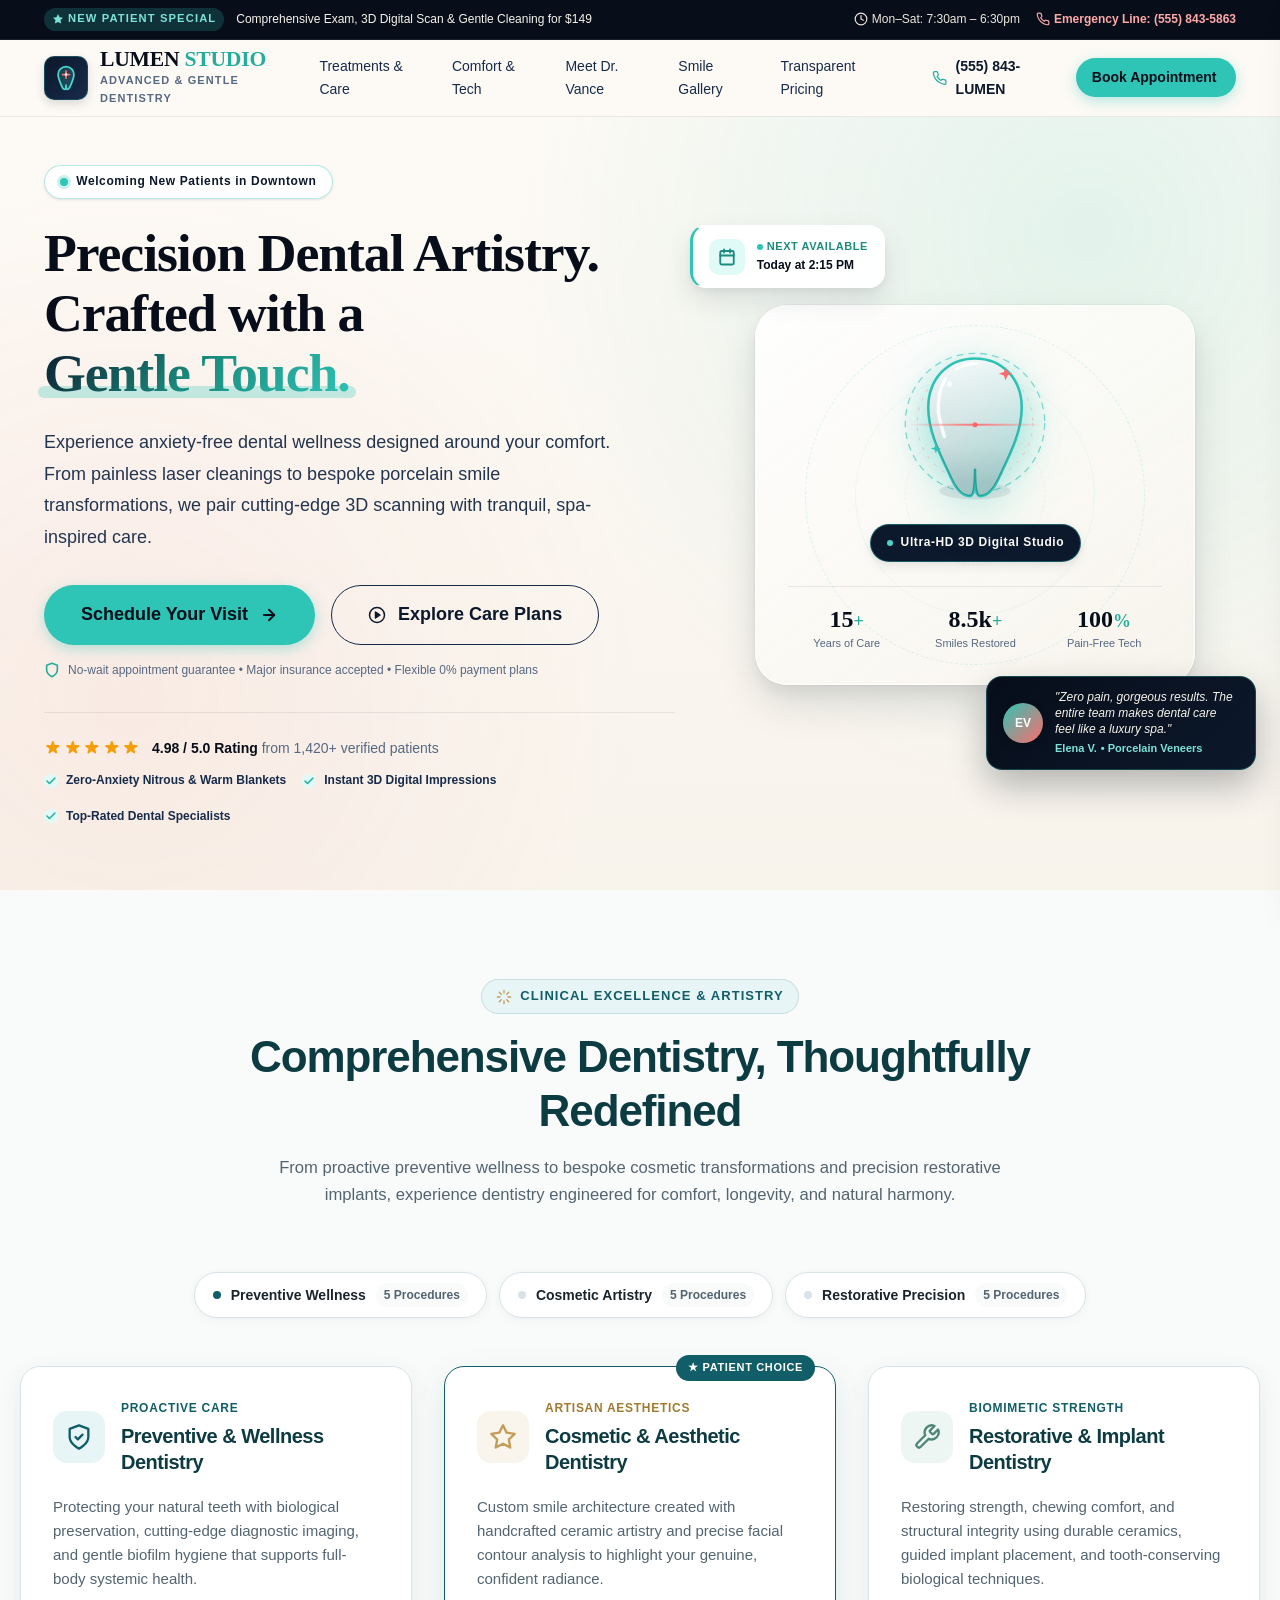
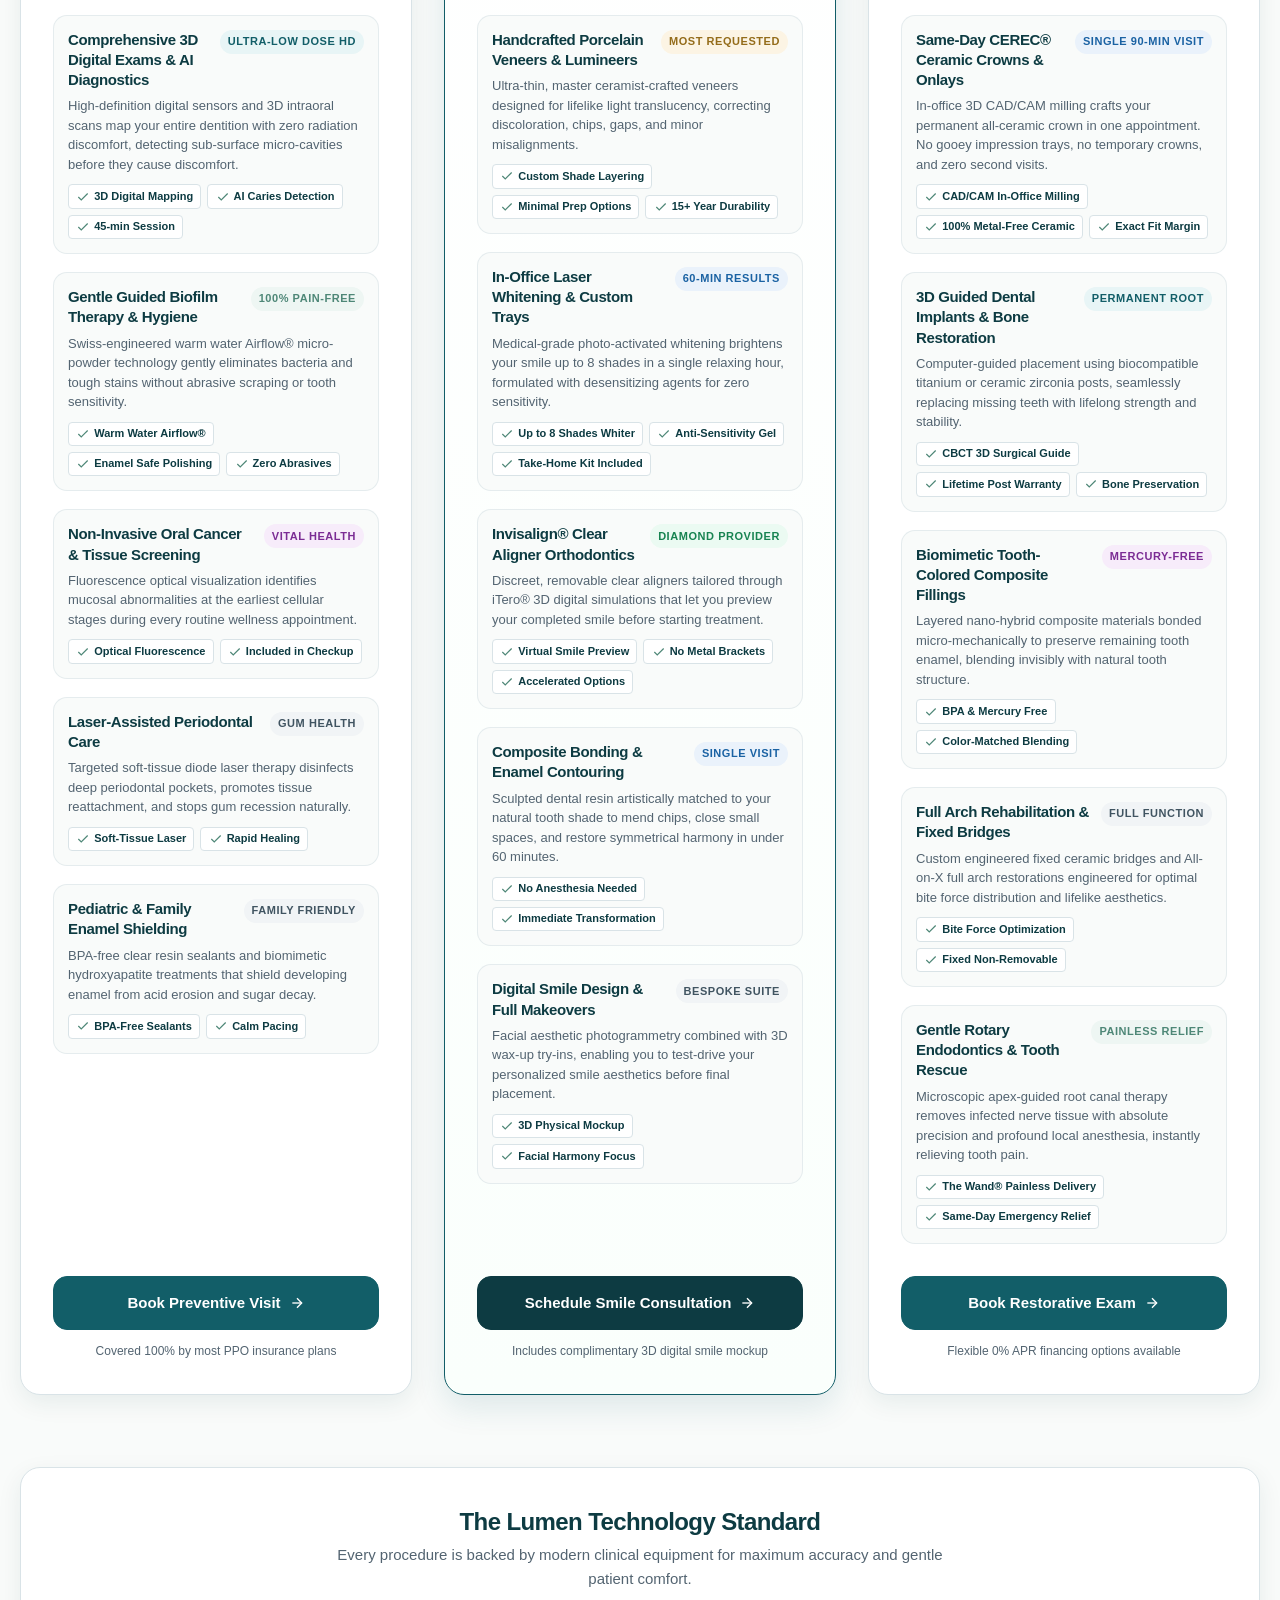
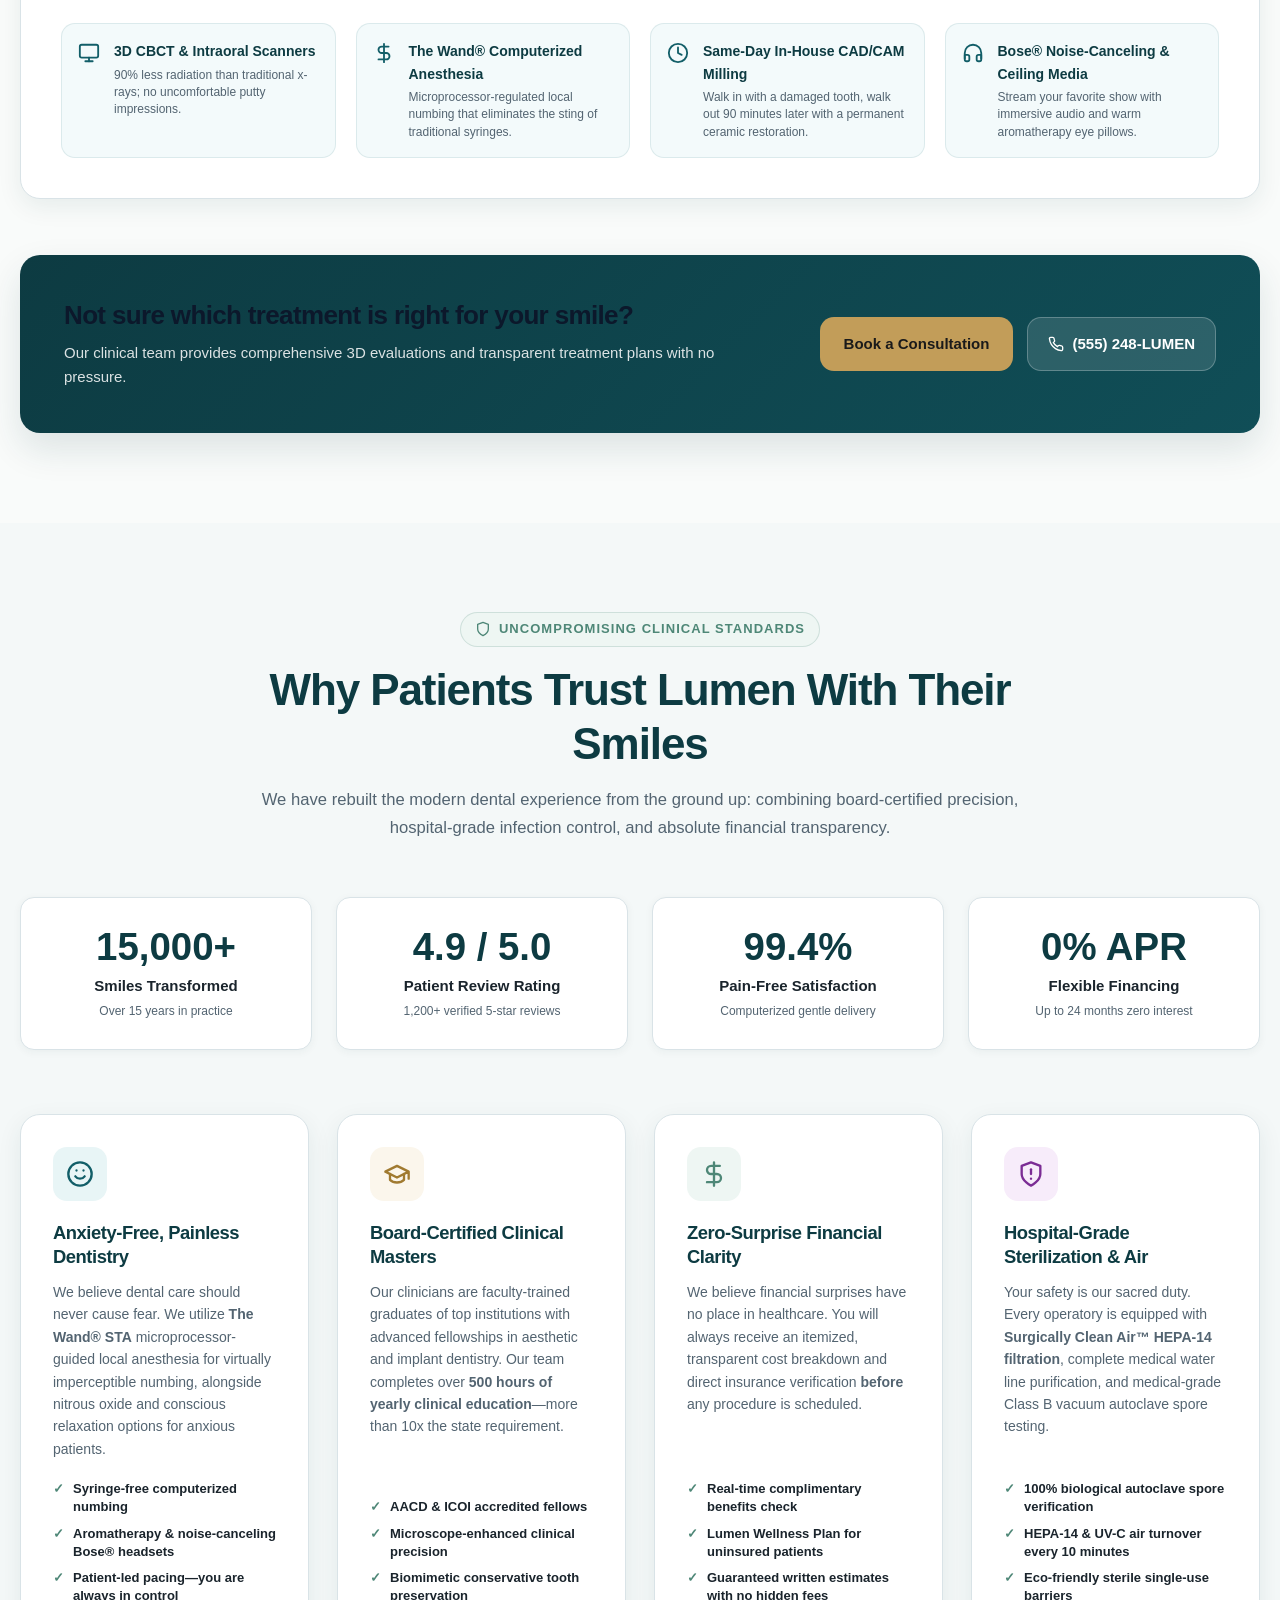
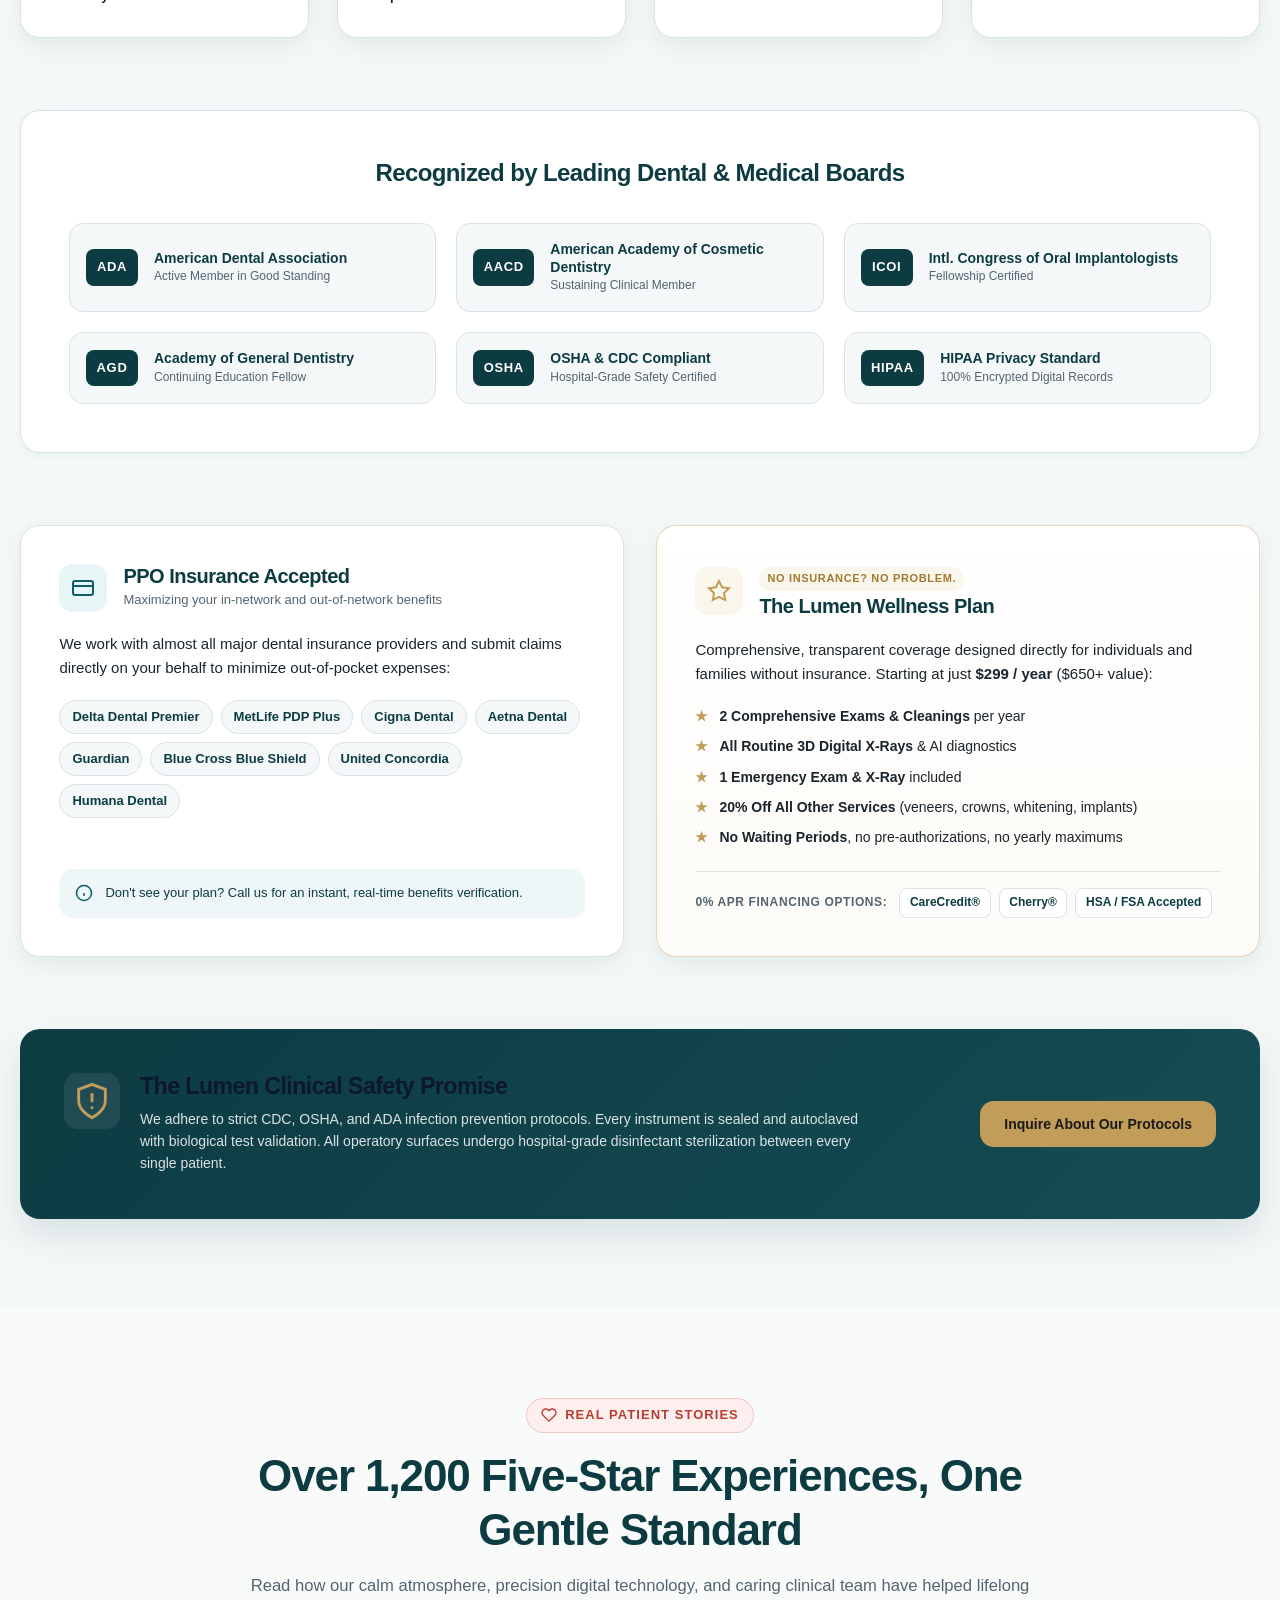
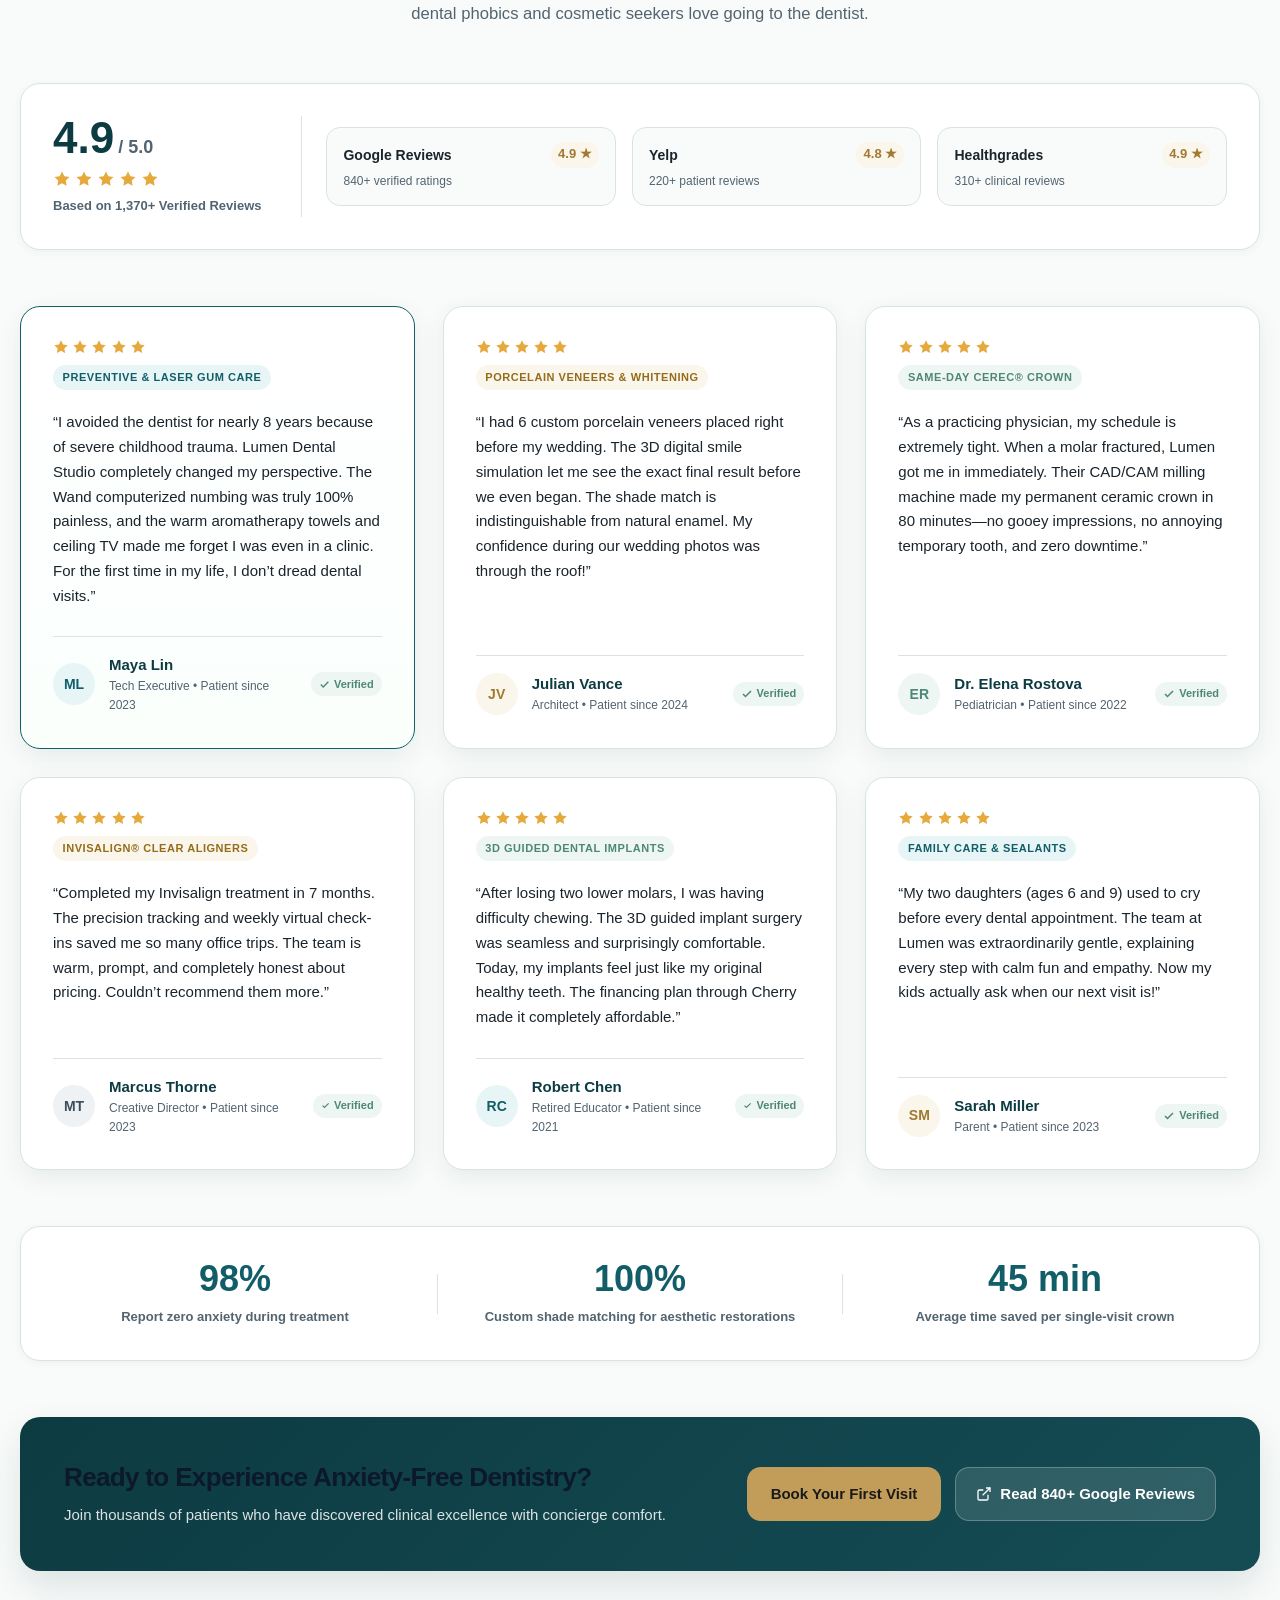
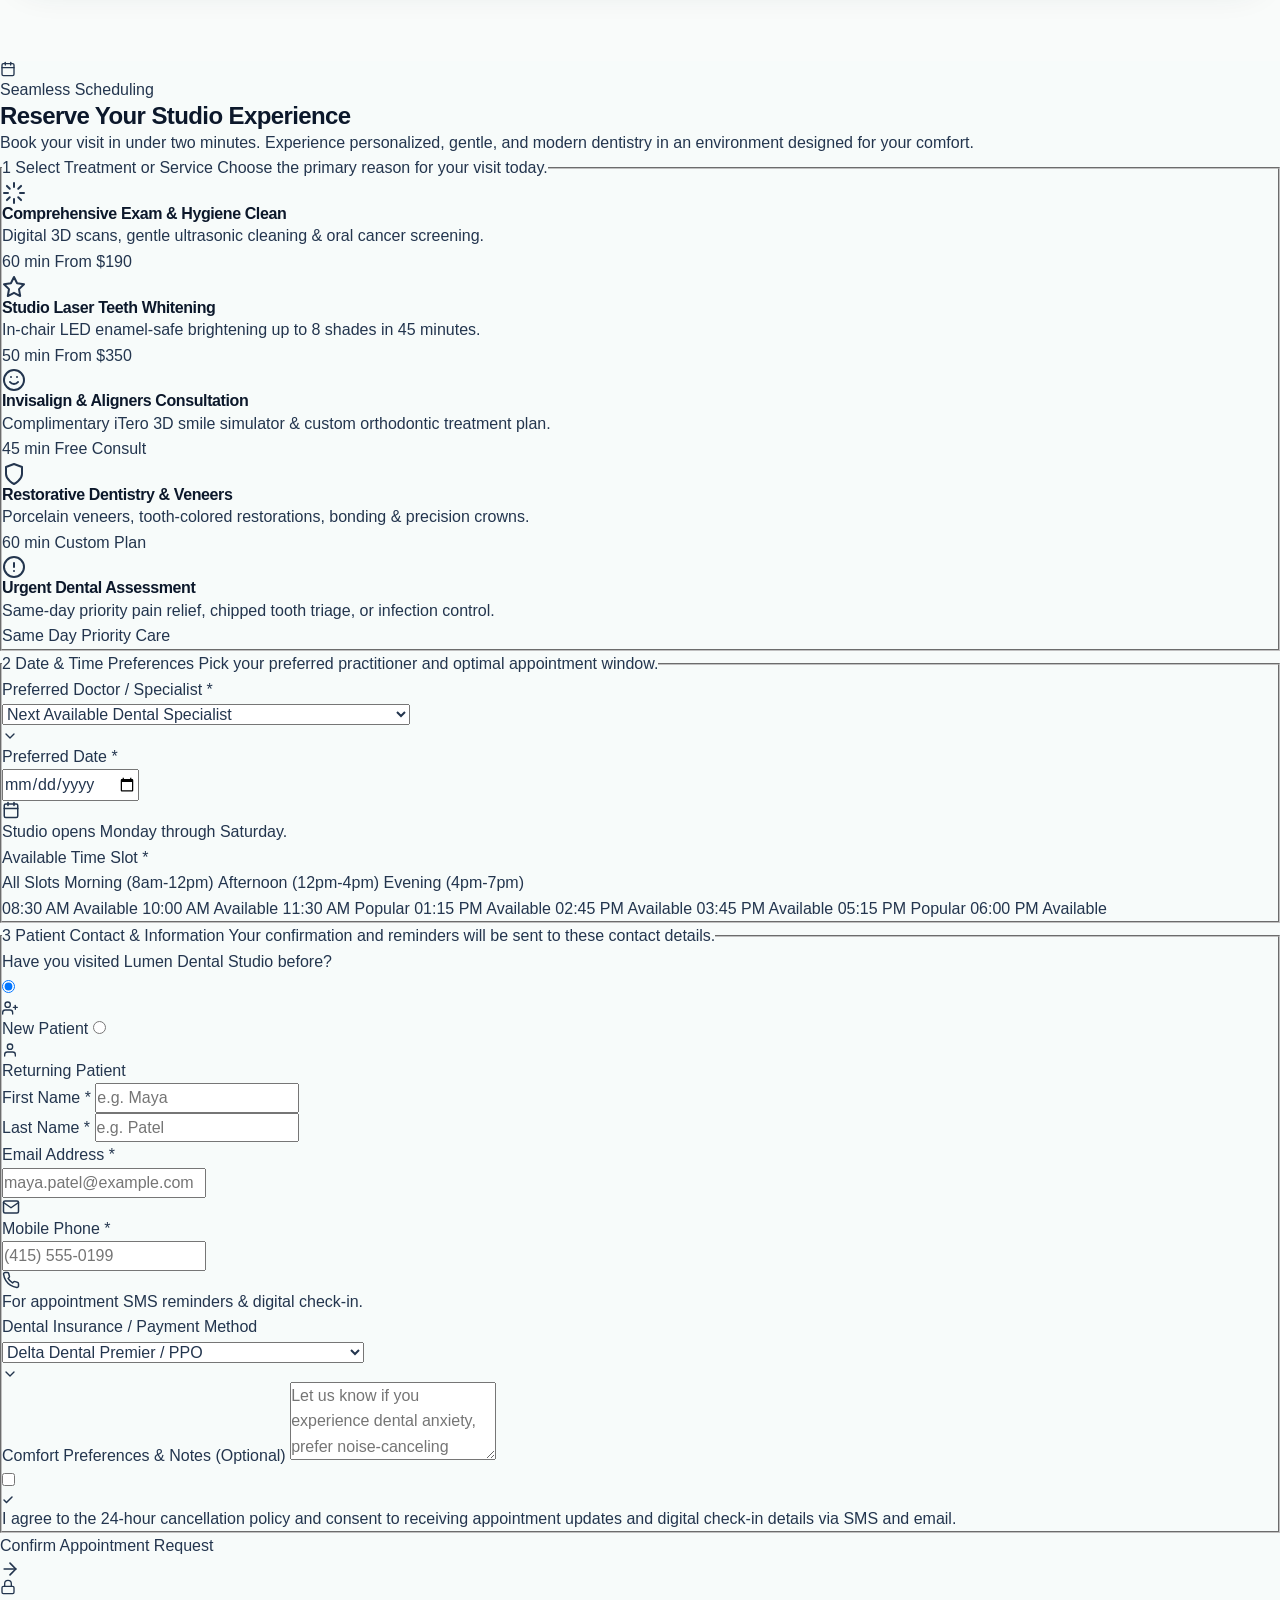
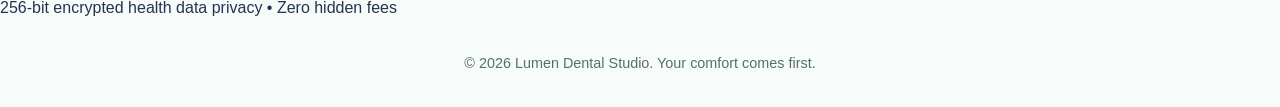
==== commit 9c2d2694: "feat: add static dentist landing page shell" ====
--- a/index.html
+++ b/index.html
@@ -1,634 +1,22 @@
-<!DOCTYPE html>
+<!doctype html>
 <html lang="en">
-<head>
-  <meta charset="UTF-8">
-  <meta name="viewport" content="width=device-width, initial-scale=1.0">
-  <meta name="description" content="Sizzle & Bun - Artisanal smash burgers crafted with 100% prime grass-fed beef, slow-fermented brioche buns, and house-made sauces. Dine in, pickup, and delivery.">
-  <meta name="theme-color" content="#1a1918">
-  <title>Sizzle & Bun | Artisanal Smash Burgers & Craft Shakes</title>
-  
-  <!-- Preconnect to Google Fonts for performance and clean typography -->
-  <link rel="preconnect" href="https://fonts.googleapis.com">
-  <link rel="preconnect" href="https://fonts.gstatic.com" crossorigin>
-  <link href="https://fonts.googleapis.com/css2?family=Cabinet+Grotesk:wght@700;800;900&family=Plus+Jakarta+Sans:wght@400;500;600;700&display=swap" rel="stylesheet">
-  
-  <link rel="stylesheet" href="styles.css">
-</head>
-<body>
-  <!-- Accessibility Skip Link -->
-  <a href="#main-content" class="skip-link">Skip to main content</a>
-
-  <!-- Header / Navigation -->
-  <header class="site-header" id="header">
-    <div class="container header-container">
-      <a href="#" class="brand-logo" aria-label="Sizzle and Bun Homepage">
-        <span class="logo-flame" aria-hidden="true">🔥</span>
-        <span class="logo-text">SIZZLE<span class="text-accent">&</span>BUN</span>
-      </a>
-
-      <!-- Desktop Navigation -->
-      <nav class="main-nav" aria-label="Main Navigation">
-        <ul class="nav-list">
-          <li><a href="#featured-menu" class="nav-link">Menu</a></li>
-          <li><a href="#quality" class="nav-link">Our Craft</a></li>
-          <li><a href="#hours-location" class="nav-link">Hours & Location</a></li>
-          <li><a href="#story" class="nav-link">Our Story</a></li>
-        </ul>
-      </nav>
-
-      <!-- Header Actions -->
-      <div class="header-actions">
-        <button type="button" class="btn btn-sm btn-primary order-trigger-btn" aria-haspopup="dialog" aria-controls="order-modal">
-          Order Now
-        </button>
-        <button type="button" class="mobile-nav-toggle" id="mobileNavToggle" aria-expanded="false" aria-controls="mobileNav" aria-label="Toggle Navigation Menu">
-          <span class="hamburger-box">
-            <span class="hamburger-inner"></span>
-          </span>
-        </button>
-      </div>
-    </div>
-
-    <!-- Mobile Navigation Drawer -->
-    <div class="mobile-nav" id="mobileNav" aria-hidden="true">
-      <div class="mobile-nav-content">
-        <nav aria-label="Mobile Navigation">
-          <ul class="mobile-nav-list">
-            <li><a href="#featured-menu" class="mobile-nav-link">Featured Menu</a></li>
-            <li><a href="#quality" class="mobile-nav-link">Quality & Craft</a></li>
-            <li><a href="#hours-location" class="mobile-nav-link">Hours & Location</a></li>
-            <li><a href="#story" class="mobile-nav-link">Our Story</a></li>
-          </ul>
-        </nav>
-        <div class="mobile-nav-cta">
-          <button type="button" class="btn btn-primary btn-block order-trigger-btn" aria-haspopup="dialog" aria-controls="order-modal">
-            Order Pickup & Delivery
-          </button>
-        </div>
-      </div>
-    </div>
-  </header>
-
-  <!-- Main Content -->
-  <main id="main-content">
-    <!-- Hero Section -->
-    <section class="hero-section" aria-labelledby="hero-heading">
-      <div class="container hero-container">
-        <div class="hero-content reveal">
-          <div class="badge hero-badge">
-            <span class="badge-dot" aria-hidden="true"></span>
-            Freshly Smashed Daily &bull; Open Today Till 10 PM
-          </div>
-          <h1 id="hero-heading" class="hero-title">
-            Crafted with Fire. <br>
-            <span class="text-highlight">Smashed</span> to Perfection.
-          </h1>
-          <p class="hero-tagline">
-            Experience peak burger bliss. Double dry-aged Angus beef seared with ultra-crispy lace edges, melted farmhouse cheddar, and house secret sauce on pillowy toasted brioche.
-          </p>
-          <div class="hero-cta-group">
-            <button type="button" class="btn btn-primary btn-lg order-trigger-btn" aria-haspopup="dialog" aria-controls="order-modal">
-              <span>Order Now</span>
-              <svg class="icon-arrow" width="18" height="18" viewBox="0 0 24 24" fill="none" stroke="currentColor" stroke-width="2.5" stroke-linecap="round" stroke-linejoin="round" aria-hidden="true"><line x1="5" y1="12" x2="19" y2="12"></line><polyline points="12 5 19 12 12 19"></polyline></svg>
-            </button>
-            <a href="#featured-menu" class="btn btn-secondary btn-lg">
-              <span>View Menu</span>
-            </a>
-          </div>
-          
-          <div class="hero-proof">
-            <div class="rating-stars" aria-label="5 out of 5 stars">
-              ★★★★★
-            </div>
-            <p class="rating-caption">
-              <strong>4.9/5 Rating</strong> from 2,400+ local burger lovers
-            </p>
-          </div>
-        </div>
-
-        <!-- CSS / HTML Burger Illustration -->
-        <div class="hero-visual reveal" aria-label="Illustration of a handcrafted Sizzle and Bun artisanal cheeseburger">
-          <div class="burger-scene">
-            <div class="burger-halo" aria-hidden="true"></div>
-            
-            <div class="burger-wrapper" role="img" aria-label="Detailed layered artisanal smash burger with sesame brioche bun, crisp green lettuce, ripe sliced tomato, melting yellow cheddar, double crispy smashed patties, caramelized onions, and golden bottom bun">
-              <!-- Top Brioche Bun -->
-              <div class="burger-layer bun-top">
-                <div class="bun-glaze"></div>
-                <div class="sesame-seed s1"></div>
-                <div class="sesame-seed s2"></div>
-                <div class="sesame-seed s3"></div>
-                <div class="sesame-seed s4"></div>
-                <div class="sesame-seed s5"></div>
-                <div class="sesame-seed s6"></div>
-                <div class="sesame-seed s7"></div>
-                <div class="sesame-seed s8"></div>
-              </div>
-
-              <!-- House Secret Sauce Drizzle -->
-              <div class="burger-layer sauce-layer">
-                <div class="sauce-drop d1"></div>
-                <div class="sauce-drop d2"></div>
-                <div class="sauce-drop d3"></div>
-              </div>
-
-              <!-- Fresh Crisp Curly Lettuce -->
-              <div class="burger-layer lettuce-layer">
-                <div class="lettuce-leaf l1"></div>
-                <div class="lettuce-leaf l2"></div>
-                <div class="lettuce-leaf l3"></div>
-                <div class="lettuce-leaf l4"></div>
-                <div class="lettuce-leaf l5"></div>
-              </div>
-
-              <!-- Ripe Vine-Ripened Tomato Slices -->
-              <div class="burger-layer tomato-layer">
-                <div class="tomato-slice t1">
-                  <div class="tomato-core"></div>
-                  <div class="tomato-seed ts1"></div>
-                  <div class="tomato-seed ts2"></div>
-                </div>
-                <div class="tomato-slice t2">
-                  <div class="tomato-core"></div>
-                  <div class="tomato-seed ts3"></div>
-                </div>
-              </div>
-
-              <!-- Melted Farmhouse Cheddar Cheese -->
-              <div class="burger-layer cheese-layer">
-                <div class="cheese-melt m1"></div>
-                <div class="cheese-drip cd1"></div>
-                <div class="cheese-drip cd2"></div>
-                <div class="cheese-drip cd3"></div>
-              </div>
-
-              <!-- First Smash Patty with Crispy Edges -->
-              <div class="burger-layer patty-layer patty-top">
-                <div class="patty-sear"></div>
-                <div class="patty-crisp c1"></div>
-                <div class="patty-crisp c2"></div>
-                <div class="patty-crisp c3"></div>
-              </div>
-
-              <!-- Caramelized Onions & Pickles -->
-              <div class="burger-layer relish-layer">
-                <div class="pickle-chip p1"></div>
-                <div class="pickle-chip p2"></div>
-                <div class="onion-strands"></div>
-              </div>
-
-              <!-- Second Smash Patty -->
-              <div class="burger-layer patty-layer patty-bottom">
-                <div class="patty-sear"></div>
-                <div class="patty-crisp c4"></div>
-                <div class="patty-crisp c5"></div>
-              </div>
-
-              <!-- Bottom Brioche Bun -->
-              <div class="burger-layer bun-bottom">
-                <div class="bun-heel-shadow"></div>
-              </div>
-            </div>
-
-            <!-- Cast Iron Serving Platter & Shadow -->
-            <div class="burger-plate-shadow" aria-hidden="true"></div>
-
-            <!-- Floating Flavor Badges -->
-            <div class="floating-tag tag-smash" aria-hidden="true">
-              <span class="tag-emoji">🥩</span> 100% Dry-Aged Angus
-            </div>
-            <div class="floating-tag tag-crisp" aria-hidden="true">
-              <span class="tag-emoji">🧀</span> Smoked Farm Cheddar
-            </div>
-          </div>
-        </div>
-      </div>
-    </section>
-
-    <!-- Value Highlights / Quality Strip -->
-    <section class="quality-strip" aria-label="Restaurant Highlights">
-      <div class="container">
-        <div class="strip-grid">
-          <div class="strip-item reveal">
-            <div class="strip-icon" aria-hidden="true">🔥</div>
-            <div class="strip-text">
-              <h3>Cast Iron Smashed</h3>
-              <p>Ultra-crispy lacy edges locked in with 450°F searing heat</p>
-            </div>
-          </div>
-          <div class="strip-item reveal">
-            <div class="strip-icon" aria-hidden="true">🌾</div>
-            <div class="strip-text">
-              <h3>24-Hour Fermented Brioche</h3>
-              <p>Baked fresh each sunrise, golden-buttered and toasted</p>
-            </div>
-          </div>
-          <div class="strip-item reveal">
-            <div class="strip-icon" aria-hidden="true">🌱</div>
-            <div class="strip-text">
-              <h3>100% Grass-Fed Angus</h3>
-              <p>Zero antibiotics or hormones, locally sourced daily</p>
-            </div>
-          </div>
-          <div class="strip-item reveal">
-            <div class="strip-icon" aria-hidden="true">⚡</div>
-            <div class="strip-text">
-              <h3>Made-to-Order Speed</h3>
-              <p>Fresh off the griddle to your hands in under 8 minutes</p>
-            </div>
-          </div>
-        </div>
-      </div>
-    </section>
-
-    <!-- Featured Burger Menu (3 items) -->
-    <section class="menu-section" id="featured-menu" aria-labelledby="menu-heading">
-      <div class="container">
-        <div class="section-header text-center reveal">
-          <span class="section-eyebrow">Signature Creations</span>
-          <h2 id="menu-heading" class="section-title">Featured Smash Burgers</h2>
-          <p class="section-subtitle">
-            Every burger is custom-ground in-house daily, seasoned with our secret spice blend, and served on warm toasted brioche.
-          </p>
-        </div>
-
-        <div class="menu-grid">
-          <!-- Burger 1: The Original Golden Smash -->
-          <article class="menu-card reveal" aria-labelledby="burger-1-title">
-            <div class="menu-card-badge">Bestseller</div>
-            <div class="menu-card-visual" aria-hidden="true">
-              <div class="mini-burger-art art-golden"></div>
-            </div>
-            <div class="menu-card-body">
-              <div class="card-title-row">
-                <h3 id="burger-1-title" class="burger-name">The Golden Smash</h3>
-                <span class="burger-price">$14.50</span>
-              </div>
-              <p class="burger-desc">
-                Twin 100% dry-aged beef patties, double melted Wisconsin cheddar, butter pickles, shaved sweet shallots, and our secret golden smash sauce on toasted brioche.
-              </p>
-              <div class="burger-tags">
-                <span class="tag">Double Patty</span>
-                <span class="tag">Signature Sauce</span>
-                <span class="tag">Classic Pickles</span>
-              </div>
-              <div class="card-footer">
-                <button type="button" class="btn btn-outline btn-block select-item-btn" data-name="The Golden Smash" data-price="14.50">
-                  Select & Order
-                </button>
-              </div>
-            </div>
-          </article>
-
-          <!-- Burger 2: Truffle Smokehouse -->
-          <article class="menu-card featured-highlight reveal" aria-labelledby="burger-2-title">
-            <div class="menu-card-badge badge-chef">Chef's Special</div>
-            <div class="menu-card-visual" aria-hidden="true">
-              <div class="mini-burger-art art-truffle"></div>
-            </div>
-            <div class="menu-card-body">
-              <div class="card-title-row">
-                <h3 id="burger-2-title" class="burger-name">Truffle Smokehouse</h3>
-                <span class="burger-price">$16.95</span>
-              </div>
-              <p class="burger-desc">
-                Double smash patties, smoked provolone, applewood-smoked bacon jam, crispy fried shallots, wild baby arugula, and black truffle garlic aioli.
-              </p>
-              <div class="burger-tags">
-                <span class="tag">Smoked Provolone</span>
-                <span class="tag">Bacon Jam</span>
-                <span class="tag">Black Truffle</span>
-              </div>
-              <div class="card-footer">
-                <button type="button" class="btn btn-primary btn-block select-item-btn" data-name="Truffle Smokehouse" data-price="16.95">
-                  Select & Order
-                </button>
-              </div>
-            </div>
-          </article>
-
-          <!-- Burger 3: Fiery Red Diablo -->
-          <article class="menu-card reveal" aria-labelledby="burger-3-title">
-            <div class="menu-card-badge badge-spicy">Hot & Spicy</div>
-            <div class="menu-card-visual" aria-hidden="true">
-              <div class="mini-burger-art art-diablo"></div>
-            </div>
-            <div class="menu-card-body">
-              <div class="card-title-row">
-                <h3 id="burger-3-title" class="burger-name">Fiery Red Diablo</h3>
-                <span class="burger-price">$15.75</span>
-              </div>
-              <p class="burger-desc">
-                Twin smash patties, melted habanero pepper jack, blistered charred jalapeños, smoked chipotle crema, crispy tortilla crisps, and chili-lime tomato relish.
-              </p>
-              <div class="burger-tags">
-                <span class="tag">Pepper Jack</span>
-                <span class="tag">Charred Jalapeño</span>
-                <span class="tag">Chipotle Crema</span>
-              </div>
-              <div class="card-footer">
-                <button type="button" class="btn btn-outline btn-block select-item-btn" data-name="Fiery Red Diablo" data-price="15.75">
-                  Select & Order
-                </button>
-              </div>
-            </div>
-          </article>
-        </div>
-
-        <div class="menu-footer-note reveal">
-          <p>🍟 All burgers include hand-cut rosemary sea salt fries or house crunchy slaw. Gluten-free bun available upon request (+ $1.50).</p>
-        </div>
-      </div>
-    </section>
-
-    <!-- Quality & Ingredients Section -->
-    <section class="quality-section" id="quality" aria-labelledby="quality-heading">
-      <div class="container">
-        <div class="quality-wrapper">
-          <div class="quality-content reveal">
-            <span class="section-eyebrow">Zero Compromise</span>
-            <h2 id="quality-heading" class="section-title">The Anatomy of a Better Burger</h2>
-            <p class="section-lead">
-              We spent over two years perfecting our smash technique. High heat, heavy press, and pure premium ingredients ensure that signature lace crust on every bite.
-            </p>
-
-            <ul class="quality-list">
-              <li class="quality-list-item">
-                <div class="item-bullet" aria-hidden="true">01</div>
-                <div class="item-text">
-                  <h4>Prime Heritage Angus Blend</h4>
-                  <p>A custom 80/20 ratio of brisket, short rib, and chuck ground fresh twice daily. Never frozen, never pre-formed.</p>
-                </div>
-              </li>
-              <li class="quality-list-item">
-                <div class="item-bullet" aria-hidden="true">02</div>
-                <div class="item-text">
-                  <h4>Slow-Fermented Brioche</h4>
-                  <p>Light as air yet sturdy enough to hold every drop of juice. Toasted on the butter top until crisp and fragrant.</p>
-                </div>
-              </li>
-              <li class="quality-list-item">
-                <div class="item-bullet" aria-hidden="true">03</div>
-                <div class="item-text">
-                  <h4>Small-Batch Artisan Sauces</h4>
-                  <p>Crafted from scratch every morning: smoky bacon jams, charred pepper cremas, and 12-spice golden smash drizzle.</p>
-                </div>
-              </li>
-            </ul>
-          </div>
-
-          <div class="quality-card-stats reveal">
-            <div class="stat-card">
-              <div class="stat-number">100%</div>
-              <div class="stat-label">Grass-Fed Prime Angus Beef</div>
-            </div>
-            <div class="stat-card">
-              <div class="stat-number">450°</div>
-              <div class="stat-label">Searing Griddle Temperature</div>
-            </div>
-            <div class="stat-card">
-              <div class="stat-number">24h</div>
-              <div class="stat-label">Natural Brioche Fermentation</div>
-            </div>
-            <div class="stat-card">
-              <div class="stat-number">0</div>
-              <div class="stat-label">Preservatives or Artificial Additives</div>
-            </div>
-          </div>
-        </div>
-      </div>
-    </section>
-
-    <!-- Our Story / Brand Narrative Banner -->
-    <section class="story-section" id="story" aria-labelledby="story-heading">
-      <div class="container">
-        <div class="story-card reveal">
-          <div class="story-text">
-            <span class="section-eyebrow text-accent-light">Our Heritage</span>
-            <h2 id="story-heading" class="story-title">Born in a Food Truck. Perfected for the Neighborhood.</h2>
-            <p>
-              Sizzle & Bun started with one cast iron griddle, two spatulas, and an obsession with the crispy, caramelized lace edge of a genuine smash burger. Today, we still make every burger to order with the exact same passion.
-            </p>
-          </div>
-          <div class="story-quote">
-            <blockquote>
-              “The best burger in the city isn’t the tallest one — it’s the one with the crispiest crust and the most flavorful sear.”
-            </blockquote>
-            <cite>&mdash; Chef Mateo Brooks, Founder</cite>
-          </div>
-        </div>
-      </div>
-    </section>
-
-    <!-- Opening Hours and Location Section -->
-    <section class="info-section" id="hours-location" aria-labelledby="info-heading">
-      <div class="container">
-        <div class="section-header text-center reveal">
-          <span class="section-eyebrow">Come Visit Us</span>
-          <h2 id="info-heading" class="section-title">Hours & Location</h2>
-          <p class="section-subtitle">Dine in our lively dining room, grab a patio seat, or pick up hot & fresh at our express counter.</p>
-        </div>
-
-        <div class="info-grid">
-          <!-- Hours Card -->
-          <div class="info-card reveal">
-            <div class="info-card-header">
-              <div class="info-icon" aria-hidden="true">⏰</div>
-              <div>
-                <h3 class="info-card-title">Opening Hours</h3>
-                <span class="status-indicator open-now">
-                  <span class="pulse-dot"></span> Open for Dine-in & Pickup
-                </span>
-              </div>
-            </div>
-
-            <ul class="hours-list">
-              <li class="hours-row">
-                <span class="day">Monday &ndash; Thursday</span>
-                <span class="time">11:00 AM &ndash; 10:00 PM</span>
-              </li>
-              <li class="hours-row today-highlight">
-                <span class="day">Friday &ndash; Saturday</span>
-                <span class="time">11:00 AM &ndash; 11:30 PM</span>
-              </li>
-              <li class="hours-row">
-                <span class="day">Sunday</span>
-                <span class="time">12:00 PM &ndash; 9:30 PM</span>
-              </li>
-            </ul>
-
-            <div class="info-meta">
-              <p><strong>Happy Hour:</strong> Daily 3:00 PM &ndash; 6:00 PM &bull; $5 Craft Drafts & $3 Loaded Fries</p>
-            </div>
-          </div>
-
-          <!-- Location Card -->
-          <div class="info-card reveal">
-            <div class="info-card-header">
-              <div class="info-icon" aria-hidden="true">📍</div>
-              <div>
-                <h3 class="info-card-title">Restaurant Location</h3>
-                <span class="info-subtitle">Downtown Arts District</span>
-              </div>
-            </div>
-
-            <address class="location-address">
-              <p class="address-line"><strong>Sizzle & Bun Burger Kitchen</strong></p>
-              <p class="address-line">442 Sizzle Avenue, Suite 100</p>
-              <p class="address-line">Metro City, CA 90210</p>
-              <p class="address-contact">
-                <span>📞 Phone: <a href="tel:+15558428743">(555) 842-8743</a></span> <br>
-                <span>✉️ Email: <a href="mailto:hello@sizzleandbun.com">hello@sizzleandbun.com</a></span>
-              </p>
-            </address>
-
-            <div class="location-actions">
-              <a href="https://maps.google.com" target="_blank" rel="noopener noreferrer" class="btn btn-secondary btn-block">
-                <span>Get Directions & Maps</span>
-                <svg width="16" height="16" viewBox="0 0 24 24" fill="none" stroke="currentColor" stroke-width="2" stroke-linecap="round" stroke-linejoin="round" aria-hidden="true"><path d="M18 13v6a2 2 0 0 1-2 2H5a2 2 0 0 1-2-2V8a2 2 0 0 1 2-2h6"></path><polyline points="15 3 21 3 21 9"></polyline><line x1="10" y1="14" x2="21" y2="3"></line></svg>
-              </a>
-            </div>
-          </div>
-        </div>
-      </div>
-    </section>
-  </main>
-
-  <!-- Clean, Semantic Footer -->
-  <footer class="site-footer">
-    <div class="container">
-      <div class="footer-top">
-        <div class="footer-brand">
-          <a href="#" class="brand-logo footer-logo" aria-label="Sizzle and Bun Homepage">
-            <span class="logo-flame" aria-hidden="true">🔥</span>
-            <span class="logo-text">SIZZLE<span class="text-accent">&</span>BUN</span>
-          </a>
-          <p class="footer-bio">
-            Artisanal smash burgers, crispy hand-cut fries, and thick malt shakes crafted with uncompromised quality and local ingredients.
-          </p>
-          <div class="social-links" aria-label="Social media profiles">
-            <a href="#instagram" class="social-btn" aria-label="Instagram">
-              <svg width="18" height="18" viewBox="0 0 24 24" fill="none" stroke="currentColor" stroke-width="2" stroke-linecap="round" stroke-linejoin="round" aria-hidden="true"><rect x="2" y="2" width="20" height="20" rx="5" ry="5"></rect><path d="M16 11.37A4 4 0 1 1 12.63 8 4 4 0 0 1 16 11.37z"></path><line x1="17.5" y1="6.5" x2="17.51" y2="6.5"></line></svg>
-            </a>
-            <a href="#facebook" class="social-btn" aria-label="Facebook">
-              <svg width="18" height="18" viewBox="0 0 24 24" fill="none" stroke="currentColor" stroke-width="2" stroke-linecap="round" stroke-linejoin="round" aria-hidden="true"><path d="M18 2h-3a5 5 0 0 0-5 5v3H7v4h3v8h4v-8h3l1-4h-4V7a1 1 0 0 1 1-1h3z"></path></svg>
-            </a>
-            <a href="#tiktok" class="social-btn" aria-label="TikTok">
-              <svg width="18" height="18" viewBox="0 0 24 24" fill="none" stroke="currentColor" stroke-width="2" stroke-linecap="round" stroke-linejoin="round" aria-hidden="true"><path d="M9 12a4 4 0 1 0 4 4V4a5 5 0 0 0 5 5"></path></svg>
-            </a>
-          </div>
-        </div>
-
-        <div class="footer-links-group">
-          <h4 class="footer-heading">Navigation</h4>
-          <ul class="footer-links">
-            <li><a href="#featured-menu">Featured Menu</a></li>
-            <li><a href="#quality">Our Ingredients</a></li>
-            <li><a href="#hours-location">Opening Hours</a></li>
-            <li><a href="#hours-location">Location & Map</a></li>
-          </ul>
-        </div>
-
-        <div class="footer-links-group">
-          <h4 class="footer-heading">Order & Dine</h4>
-          <ul class="footer-links">
-            <li><a href="#" class="order-trigger-btn">Online Ordering</a></li>
-            <li><a href="#" class="order-trigger-btn">Catering & Events</a></li>
-            <li><a href="#" class="order-trigger-btn">Gift Cards</a></li>
-            <li><a href="#" class="order-trigger-btn">Dietary & Allergens</a></li>
-          </ul>
-        </div>
-
-        <div class="footer-newsletter">
-          <h4 class="footer-heading">Join The Burger Club</h4>
-          <p>Get a free order of loaded truffle fries on your first online order.</p>
-          <form class="newsletter-form" id="newsletterForm">
-            <label for="newsletter-email" class="sr-only">Email address</label>
-            <div class="input-group">
-              <input type="email" id="newsletter-email" placeholder="Enter your email" required aria-required="true">
-              <button type="submit" class="btn btn-primary btn-newsletter" aria-label="Subscribe to newsletter">
-                Join
-              </button>
-            </div>
-            <p class="form-feedback" id="newsletterFeedback" aria-live="polite"></p>
-          </form>
-        </div>
-      </div>
-
-      <div class="footer-bottom">
-        <p>&copy; <span id="currentYear">2026</span> Sizzle & Bun Inc. All rights reserved. Crafted with care & fire.</p>
-        <div class="footer-legal">
-          <a href="#privacy">Privacy Policy</a>
-          <a href="#terms">Terms of Service</a>
-          <a href="#accessibility">Accessibility Statement</a>
-        </div>
-      </div>
-    </div>
-  </footer>
-
-  <!-- Interactive Order Dialog Modal -->
-  <div class="modal-backdrop" id="orderModal" role="dialog" aria-modal="true" aria-labelledby="order-modal-title" aria-hidden="true">
-    <div class="modal-card">
-      <div class="modal-header">
-        <div>
-          <h3 id="order-modal-title" class="modal-title">Order for Pickup & Delivery</h3>
-          <p class="modal-subtitle">Freshly prepared, packed hot in eco-friendly boxes</p>
-        </div>
-        <button type="button" class="modal-close-btn" id="closeModalBtn" aria-label="Close Order Dialog">&times;</button>
-      </div>
-      
-      <form class="order-form" id="orderForm">
-        <div class="form-group">
-          <label for="order-burger-select" class="form-label">Select Your Burger</label>
-          <select id="order-burger-select" class="form-control" required>
-            <option value="The Golden Smash" data-price="14.50">The Golden Smash ($14.50)</option>
-            <option value="Truffle Smokehouse" data-price="16.95" selected>Truffle Smokehouse ($16.95)</option>
-            <option value="Fiery Red Diablo" data-price="15.75">Fiery Red Diablo ($15.75)</option>
-          </select>
-        </div>
-
-        <div class="form-group">
-          <label for="order-quantity" class="form-label">Quantity</label>
-          <div class="quantity-control">
-            <button type="button" class="qty-btn" id="qtyMinus" aria-label="Decrease quantity">-</button>
-            <input type="number" id="order-quantity" class="form-control qty-input" value="1" min="1" max="20" required>
-            <button type="button" class="qty-btn" id="qtyPlus" aria-label="Increase quantity">+</button>
-          </div>
-        </div>
-
-        <div class="form-group">
-          <label class="form-label">Order Type</label>
-          <div class="radio-toggle-group" role="radiogroup">
-            <label class="radio-label">
-              <input type="radio" name="orderType" value="pickup" checked>
-              <span>🏃 Pickup in 15m</span>
-            </label>
-            <label class="radio-label">
-              <input type="radio" name="orderType" value="delivery">
-              <span>🛵 Fast Delivery</span>
-            </label>
-          </div>
-        </div>
-
-        <div class="order-summary-box">
-          <div class="summary-row">
-            <span>Estimated Total:</span>
-            <strong class="summary-price" id="orderTotal">$16.95</strong>
-          </div>
-        </div>
-
-        <button type="submit" class="btn btn-primary btn-block btn-lg">
-          Confirm & Place Order
-        </button>
-      </form>
-    </div>
-  </div>
-
-  <!-- Toast Notification -->
-  <div class="toast-notification" id="toast" role="status" aria-live="polite" aria-atomic="true">
-    <div class="toast-content" id="toastMessage">Order confirmed! We're firing up the grill. 🔥</div>
-  </div>
-
-  <script src="app.js"></script>
-</body>
+  <head>
+    <meta charset="UTF-8" />
+    <meta name="viewport" content="width=device-width, initial-scale=1" />
+    <meta name="description" content="Lumen Dental Studio — gentle, modern dentistry in the heart of downtown." />
+    <title>Lumen Dental Studio | Gentle, Modern Dentistry</title>
+    <link rel="stylesheet" href="styles.css" />
+  </head>
+  <body>
+    <div id="site-header"></div>
+    <main>
+      <div id="hero"></div>
+      <div id="services"></div>
+      <div id="trust"></div>
+      <div id="testimonials"></div>
+      <div id="booking"></div>
+    </main>
+    <footer class="site-footer"><p>© <span id="year"></span> Lumen Dental Studio. Your comfort comes first.</p></footer>
+    <script src="app.js" defer></script>
+  </body>
 </html>
--- a/styles.css
+++ b/styles.css
@@ -1,2009 +1,10 @@
-/* ==========================================================================
-   SIZZLE & BUN - MAIN STYLESHEET
-   Palette: Warm Charcoal, Cream, Mustard Yellow, Tomato Red
-   ========================================================================== */
+@import url('./src/styles/foundation.css');
+@import url('./src/styles/hero.css');
+@import url('./src/styles/services.css');
+@import url('./src/styles/trust.css');
+@import url('./src/styles/testimonials.css');
 
-/* --- Custom Properties / Design Tokens --- */
-:root {
-  /* Colors */
-  --color-charcoal-950: #121110;
-  --color-charcoal-900: #1a1918;
-  --color-charcoal-850: #22201d;
-  --color-charcoal-800: #2b2825;
-  --color-charcoal-700: #383430;
-  --color-charcoal-600: #4a4540;
-  
-  --color-cream-50: #fefdfa;
-  --color-cream-100: #faf7f0;
-  --color-cream-200: #f3ede2;
-  --color-cream-300: #e7decb;
-  --color-cream-400: #cbbea5;
-  --color-cream-muted: #8d8577;
-
-  --color-mustard-100: #fef4db;
-  --color-mustard-300: #fcd580;
-  --color-mustard-500: #f4a218;
-  --color-mustard-600: #dc8a0a;
-  --color-mustard-700: #b86e04;
-
-  --color-tomato-100: #fde8e5;
-  --color-tomato-300: #f79c91;
-  --color-tomato-500: #d83a27;
-  --color-tomato-600: #bd2b1a;
-  --color-tomato-700: #991c0e;
-
-  --color-lettuce-400: #62b33c;
-  --color-lettuce-600: #3e8e1d;
-  --color-patty-dark: #321d13;
-  --color-patty-sear: #1f110a;
-
-  /* Typography */
-  --font-display: 'Cabinet Grotesk', -apple-system, BlinkMacSystemFont, 'Segoe UI', Roboto, sans-serif;
-  --font-body: 'Plus Jakarta Sans', -apple-system, BlinkMacSystemFont, 'Segoe UI', Roboto, sans-serif;
-
-  /* Elevation & Shadows */
-  --shadow-sm: 0 2px 8px rgba(18, 17, 16, 0.08);
-  --shadow-md: 0 8px 24px rgba(18, 17, 16, 0.12);
-  --shadow-lg: 0 16px 40px rgba(18, 17, 16, 0.16);
-  --shadow-xl: 0 24px 50px rgba(18, 17, 16, 0.28);
-  --shadow-glow-tomato: 0 8px 24px rgba(216, 58, 39, 0.35);
-  --shadow-glow-mustard: 0 8px 24px rgba(244, 162, 24, 0.35);
-
-  /* Layout & Transitions */
-  --container-max-width: 1200px;
-  --radius-sm: 8px;
-  --radius-md: 14px;
-  --radius-lg: 22px;
-  --radius-full: 9999px;
-  --transition-fast: 0.18s ease;
-  --transition-normal: 0.3s cubic-bezier(0.16, 1, 0.3, 1);
-  --transition-slow: 0.5s cubic-bezier(0.16, 1, 0.3, 1);
-}
-
-/* --- Base & Reset --- */
-*, *::before, *::after {
-  box-sizing: border-box;
-  margin: 0;
-  padding: 0;
-}
-
-html {
-  scroll-behavior: smooth;
-  font-size: 16px;
-  -webkit-font-smoothing: antialiased;
-  -moz-osx-font-smoothing: grayscale;
-}
-
-body {
-  font-family: var(--font-body);
-  background-color: var(--color-charcoal-950);
-  color: var(--color-cream-100);
-  line-height: 1.65;
-  overflow-x: hidden;
-  position: relative;
-}
-
-/* --- Accessibility Skip Link --- */
-.skip-link {
-  position: absolute;
-  top: -100px;
-  left: 20px;
-  background: var(--color-mustard-500);
-  color: var(--color-charcoal-950);
-  padding: 12px 20px;
-  font-weight: 700;
-  border-radius: var(--radius-sm);
-  z-index: 9999;
-  text-decoration: none;
-  transition: top var(--transition-fast);
-}
-
-.skip-link:focus {
-  top: 20px;
-  outline: 3px solid #ffffff;
-}
-
-/* --- Focus States for Keyboard Navigation --- */
-:focus-visible {
-  outline: 3px solid var(--color-mustard-500);
-  outline-offset: 3px;
-}
-
-/* --- Typography Utilities --- */
-h1, h2, h3, h4, h5, h6 {
-  font-family: var(--font-display);
-  font-weight: 800;
-  line-height: 1.15;
-  color: var(--color-cream-50);
-  letter-spacing: -0.02em;
-}
-
-p {
-  color: var(--color-cream-300);
-}
-
-a {
-  color: inherit;
-  text-decoration: none;
-  transition: color var(--transition-fast);
-}
-
-img, svg {
-  display: block;
-  max-width: 100%;
-}
-
-button {
-  font-family: inherit;
-  cursor: pointer;
-  border: none;
-  background: none;
-}
-
-.sr-only {
-  position: absolute;
-  width: 1px;
-  height: 1px;
-  padding: 0;
-  margin: -1px;
-  overflow: hidden;
-  clip: rect(0, 0, 0, 0);
-  white-space: nowrap;
-  border-width: 0;
-}
-
-.container {
-  width: 100%;
-  max-width: var(--container-max-width);
-  margin-inline: auto;
-  padding-inline: 24px;
-}
-
-.text-center {
-  text-align: center;
-}
-
-.text-accent {
-  color: var(--color-mustard-500);
-}
-
-.text-accent-light {
-  color: var(--color-mustard-300);
-}
-
-.text-highlight {
-  color: var(--color-tomato-500);
-  position: relative;
-  display: inline-block;
-}
-
-.text-highlight::after {
-  content: '';
-  position: absolute;
-  bottom: 4px;
-  left: 0;
-  width: 100%;
-  height: 8px;
-  background: var(--color-mustard-500);
-  opacity: 0.25;
-  z-index: -1;
-  border-radius: 4px;
-}
-
-/* --- Buttons --- */
-.btn {
-  display: inline-flex;
-  align-items: center;
-  justify-content: center;
-  gap: 10px;
-  font-weight: 700;
-  font-size: 1rem;
-  line-height: 1;
-  padding: 14px 28px;
-  border-radius: var(--radius-full);
-  text-decoration: none;
-  transition: all var(--transition-normal);
-  white-space: nowrap;
-  user-select: none;
-}
-
-.btn-primary {
-  background-color: var(--color-tomato-500);
-  color: #ffffff;
-  box-shadow: var(--shadow-glow-tomato);
-}
-
-.btn-primary:hover, .btn-primary:focus-visible {
-  background-color: var(--color-tomato-600);
-  transform: translateY(-2px);
-  box-shadow: 0 12px 28px rgba(216, 58, 39, 0.45);
-}
-
-.btn-primary:active {
-  transform: translateY(0);
-}
-
-.btn-secondary {
-  background-color: var(--color-charcoal-800);
-  color: var(--color-cream-100);
-  border: 1px solid var(--color-charcoal-600);
-}
-
-.btn-secondary:hover, .btn-secondary:focus-visible {
-  background-color: var(--color-charcoal-700);
-  border-color: var(--color-mustard-500);
-  color: #ffffff;
-  transform: translateY(-2px);
-}
-
-.btn-outline {
-  background-color: transparent;
-  color: var(--color-cream-100);
-  border: 2px solid var(--color-charcoal-600);
-}
-
-.btn-outline:hover, .btn-outline:focus-visible {
-  border-color: var(--color-mustard-500);
-  background-color: rgba(244, 162, 24, 0.08);
-  color: var(--color-mustard-500);
-}
-
-.btn-sm {
-  padding: 10px 20px;
-  font-size: 0.875rem;
-}
-
-.btn-lg {
-  padding: 16px 34px;
-  font-size: 1.1rem;
-}
-
-.btn-block {
-  width: 100%;
-}
-
-.badge {
-  display: inline-flex;
-  align-items: center;
-  gap: 8px;
-  padding: 6px 14px;
-  border-radius: var(--radius-full);
-  font-size: 0.825rem;
-  font-weight: 700;
-  text-transform: uppercase;
-  letter-spacing: 0.05em;
-}
-
-.hero-badge {
-  background: rgba(244, 162, 24, 0.12);
-  border: 1px solid rgba(244, 162, 24, 0.3);
-  color: var(--color-mustard-300);
-  margin-bottom: 20px;
-}
-
-.badge-dot {
-  width: 8px;
-  height: 8px;
-  border-radius: 50%;
-  background-color: var(--color-mustard-500);
-  animation: pulse-dot-anim 2s infinite ease-in-out;
-}
-
-/* ==========================================================================
-   Header & Navigation
-   ========================================================================== */
-.site-header {
-  position: sticky;
-  top: 0;
-  z-index: 100;
-  background-color: rgba(26, 25, 24, 0.88);
-  backdrop-filter: blur(12px);
-  -webkit-backdrop-filter: blur(12px);
-  border-bottom: 1px solid rgba(243, 237, 226, 0.06);
-  transition: background-color var(--transition-normal), padding var(--transition-normal);
-  padding-block: 16px;
-}
-
-.site-header.scrolled {
-  background-color: rgba(18, 17, 16, 0.96);
-  padding-block: 12px;
-  box-shadow: 0 4px 20px rgba(0, 0, 0, 0.35);
-}
-
-.header-container {
-  display: flex;
-  align-items: center;
-  justify-content: space-between;
-}
-
-.brand-logo {
-  display: flex;
-  align-items: center;
-  gap: 8px;
-  font-family: var(--font-display);
-  font-size: 1.45rem;
-  font-weight: 900;
-  letter-spacing: -0.03em;
-  color: var(--color-cream-50);
-}
-
-.logo-flame {
-  font-size: 1.5rem;
-  line-height: 1;
-  transition: transform var(--transition-normal);
-}
-
-.brand-logo:hover .logo-flame {
-  transform: scale(1.2) rotate(-8deg);
-}
-
-.main-nav {
-  display: flex;
-  align-items: center;
-}
-
-.nav-list {
-  display: flex;
-  list-style: none;
-  gap: 32px;
-}
-
-.nav-link {
-  font-size: 0.95rem;
-  font-weight: 600;
-  color: var(--color-cream-300);
-  position: relative;
-  padding-block: 6px;
-}
-
-.nav-link::after {
-  content: '';
-  position: absolute;
-  left: 0;
-  bottom: 0;
-  width: 0;
-  height: 2px;
-  background-color: var(--color-mustard-500);
-  transition: width var(--transition-normal);
-  border-radius: 2px;
-}
-
-.nav-link:hover, .nav-link:focus-visible {
-  color: var(--color-cream-50);
-}
-
-.nav-link:hover::after, .nav-link:focus-visible::after {
-  width: 100%;
-}
-
-.header-actions {
-  display: flex;
-  align-items: center;
-  gap: 16px;
-}
-
-.mobile-nav-toggle {
-  display: none;
-  background: none;
-  border: none;
-  padding: 8px;
-  color: var(--color-cream-100);
-  cursor: pointer;
-}
-
-.hamburger-box {
-  width: 24px;
-  height: 20px;
-  display: flex;
-  flex-direction: column;
-  justify-content: space-between;
-  position: relative;
-}
-
-.hamburger-inner,
-.hamburger-inner::before,
-.hamburger-inner::after {
-  width: 24px;
-  height: 2.5px;
-  background-color: var(--color-cream-100);
-  border-radius: 4px;
-  transition: all var(--transition-normal);
-  content: '';
-  position: absolute;
-}
-
-.hamburger-inner {
-  top: 50%;
-  transform: translateY(-50%);
-}
-
-.hamburger-inner::before {
-  top: -8px;
-}
-
-.hamburger-inner::after {
-  top: 8px;
-}
-
-.mobile-nav-toggle[aria-expanded="true"] .hamburger-inner {
-  background-color: transparent;
-}
-
-.mobile-nav-toggle[aria-expanded="true"] .hamburger-inner::before {
-  transform: translateY(8px) rotate(45deg);
-  background-color: var(--color-mustard-500);
-}
-
-.mobile-nav-toggle[aria-expanded="true"] .hamburger-inner::after {
-  transform: translateY(-8px) rotate(-45deg);
-  background-color: var(--color-mustard-500);
-}
-
-/* Mobile Nav Drawer */
-.mobile-nav {
-  display: none;
-  position: fixed;
-  top: 68px;
-  left: 0;
-  right: 0;
-  background: var(--color-charcoal-900);
-  border-bottom: 2px solid var(--color-charcoal-700);
-  padding: 24px;
-  box-shadow: var(--shadow-xl);
-  transform: translateY(-100%);
-  opacity: 0;
-  visibility: hidden;
-  transition: all var(--transition-normal);
-}
-
-.mobile-nav.open {
-  transform: translateY(0);
-  opacity: 1;
-  visibility: visible;
-}
-
-.mobile-nav-list {
-  list-style: none;
-  display: flex;
-  flex-direction: column;
-  gap: 18px;
-  margin-bottom: 24px;
-}
-
-.mobile-nav-link {
-  font-family: var(--font-display);
-  font-size: 1.25rem;
-  font-weight: 700;
-  color: var(--color-cream-100);
-  display: block;
-}
-
-.mobile-nav-link:hover {
-  color: var(--color-mustard-500);
-}
-
-/* ==========================================================================
-   Hero Section
-   ========================================================================== */
-.hero-section {
-  position: relative;
-  padding-block: 72px 84px;
-  overflow: hidden;
-  background: radial-gradient(circle at 75% 35%, rgba(216, 58, 39, 0.12) 0%, rgba(26, 25, 24, 0) 65%),
-              radial-gradient(circle at 20% 80%, rgba(244, 162, 24, 0.08) 0%, rgba(26, 25, 24, 0) 50%);
-}
-
-.hero-container {
-  display: grid;
-  grid-template-columns: 1.15fr 0.85fr;
-  align-items: center;
-  gap: 56px;
-}
-
-.hero-title {
-  font-size: clamp(2.5rem, 5vw, 4rem);
-  font-weight: 900;
-  line-height: 1.08;
-  margin-bottom: 20px;
-}
-
-.hero-tagline {
-  font-size: clamp(1.05rem, 2vw, 1.25rem);
-  color: var(--color-cream-300);
-  margin-bottom: 36px;
-  max-width: 540px;
-}
-
-.hero-cta-group {
-  display: flex;
-  flex-wrap: wrap;
-  align-items: center;
-  gap: 16px;
-  margin-bottom: 36px;
-}
-
-.icon-arrow {
-  transition: transform var(--transition-fast);
-}
-
-.btn:hover .icon-arrow {
-  transform: translateX(4px);
-}
-
-.hero-proof {
-  display: flex;
-  align-items: center;
-  gap: 12px;
-}
-
-.rating-stars {
-  color: var(--color-mustard-500);
-  letter-spacing: 2px;
-  font-size: 1.2rem;
-}
-
-.rating-caption {
-  font-size: 0.9rem;
-  color: var(--color-cream-400);
-}
-
-.rating-caption strong {
-  color: var(--color-cream-50);
-}
-
-/* ==========================================================================
-   CSS/HTML Burger Illustration
-   ========================================================================== */
-.hero-visual {
-  display: flex;
-  justify-content: center;
-  align-items: center;
-}
-
-.burger-scene {
-  position: relative;
-  width: 320px;
-  height: 380px;
-  display: flex;
-  flex-direction: column;
-  align-items: center;
-  justify-content: center;
-}
-
-.burger-halo {
-  position: absolute;
-  width: 340px;
-  height: 340px;
-  border-radius: 50%;
-  background: radial-gradient(circle, rgba(244, 162, 24, 0.22) 0%, rgba(216, 58, 39, 0.08) 50%, rgba(0, 0, 0, 0) 75%);
-  z-index: 0;
-  filter: blur(20px);
-  animation: halo-pulse 6s ease-in-out infinite alternate;
-}
-
-.burger-wrapper {
-  position: relative;
-  z-index: 2;
-  width: 280px;
-  display: flex;
-  flex-direction: column;
-  align-items: center;
-  filter: drop-shadow(0 18px 24px rgba(0, 0, 0, 0.45));
-  transition: transform var(--transition-normal);
-  cursor: pointer;
-  animation: float-burger 4.5s ease-in-out infinite alternate;
-}
-
-.burger-wrapper:hover {
-  transform: translateY(-8px) scale(1.03);
-}
-
-.burger-layer {
-  position: relative;
-  width: 100%;
-  transition: transform var(--transition-normal), margin var(--transition-normal);
-}
-
-.burger-wrapper:hover .bun-top {
-  transform: translateY(-10px);
-}
-.burger-wrapper:hover .lettuce-layer {
-  transform: translateY(-6px);
-}
-.burger-wrapper:hover .tomato-layer {
-  transform: translateY(-3px);
-}
-.burger-wrapper:hover .patty-bottom {
-  transform: translateY(4px);
-}
-.burger-wrapper:hover .bun-bottom {
-  transform: translateY(8px);
-}
-
-/* Top Bun */
-.bun-top {
-  height: 86px;
-  width: 270px;
-  background: linear-gradient(180deg, #f3aa47 0%, #d87d1c 70%, #b85f09 100%);
-  border-radius: 135px 135px 25px 25px;
-  position: relative;
-  overflow: hidden;
-  box-shadow: inset 0 -6px 10px rgba(78, 36, 0, 0.35), inset 0 8px 12px rgba(255, 235, 178, 0.6);
-  z-index: 10;
-  margin-bottom: -10px;
-}
-
-.bun-glaze {
-  position: absolute;
-  top: 10px;
-  left: 35px;
-  width: 110px;
-  height: 24px;
-  background: linear-gradient(90deg, rgba(255, 255, 255, 0.45), rgba(255, 255, 255, 0.05));
-  border-radius: 50%;
-  transform: rotate(-12deg);
-  filter: blur(2px);
-}
-
-.sesame-seed {
-  position: absolute;
-  width: 7px;
-  height: 4px;
-  background: #fff6df;
-  border-radius: 50% 50% 40% 40%;
-  box-shadow: 0 1px 2px rgba(100, 50, 0, 0.5);
-}
-
-.sesame-seed.s1 { top: 22px; left: 65px; transform: rotate(15deg); }
-.sesame-seed.s2 { top: 28px; left: 110px; transform: rotate(-25deg); }
-.sesame-seed.s3 { top: 20px; left: 160px; transform: rotate(10deg); }
-.sesame-seed.s4 { top: 32px; left: 200px; transform: rotate(-15deg); }
-.sesame-seed.s5 { top: 48px; left: 80px; transform: rotate(35deg); }
-.sesame-seed.s6 { top: 44px; left: 140px; transform: rotate(-10deg); }
-.sesame-seed.s7 { top: 50px; left: 185px; transform: rotate(20deg); }
-.sesame-seed.s8 { top: 38px; left: 230px; transform: rotate(-30deg); }
-
-/* Sauce Layer */
-.sauce-layer {
-  height: 12px;
-  z-index: 9;
-  position: relative;
-  width: 250px;
-  margin-bottom: -6px;
-}
-
-.sauce-drop {
-  position: absolute;
-  background: #f7a01d;
-  border-radius: 50%;
-  box-shadow: inset 0 -2px 3px rgba(140, 60, 0, 0.4);
-}
-
-.sauce-drop.d1 { left: 40px; top: 0; width: 22px; height: 14px; border-radius: 8px 8px 12px 12px; }
-.sauce-drop.d2 { left: 130px; top: 2px; width: 34px; height: 12px; }
-.sauce-drop.d3 { right: 50px; top: -2px; width: 26px; height: 15px; border-radius: 6px 6px 14px 14px; }
-
-/* Lettuce Layer */
-.lettuce-layer {
-  height: 22px;
-  width: 286px;
-  position: relative;
-  z-index: 8;
-  margin-bottom: -5px;
-}
-
-.lettuce-leaf {
-  position: absolute;
-  height: 20px;
-  background: linear-gradient(180deg, #66c435 0%, #3e8e19 100%);
-  border-radius: 12px 12px 18px 18px;
-  box-shadow: inset 0 2px 4px rgba(255, 255, 255, 0.3), 0 3px 5px rgba(0, 0, 0, 0.2);
-}
-
-.lettuce-leaf.l1 { left: 0; width: 65px; transform: rotate(-8deg); border-radius: 16px 10px 22px 14px; }
-.lettuce-leaf.l2 { left: 52px; width: 68px; transform: rotate(4deg); }
-.lettuce-leaf.l3 { left: 110px; width: 72px; transform: rotate(-3deg); }
-.lettuce-leaf.l4 { left: 172px; width: 65px; transform: rotate(6deg); }
-.lettuce-leaf.l5 { right: 0; width: 62px; transform: rotate(-6deg); border-radius: 10px 16px 14px 22px; }
-
-/* Tomato Slices */
-.tomato-layer {
-  height: 20px;
-  width: 265px;
-  display: flex;
-  justify-content: space-between;
-  align-items: center;
-  position: relative;
-  z-index: 7;
-  margin-bottom: -4px;
-}
-
-.tomato-slice {
-  height: 18px;
-  width: 128px;
-  background: linear-gradient(180deg, #eb3927 0%, #b81c0c 100%);
-  border-radius: 10px;
-  position: relative;
-  box-shadow: inset 0 2px 3px rgba(255, 180, 180, 0.4), 0 3px 6px rgba(0, 0, 0, 0.3);
-  overflow: hidden;
-}
-
-.tomato-core {
-  position: absolute;
-  top: 4px;
-  left: 20px;
-  right: 20px;
-  height: 10px;
-  background: #d82b1a;
-  border-radius: 6px;
-}
-
-.tomato-seed {
-  position: absolute;
-  width: 4px;
-  height: 3px;
-  background: #f7d24a;
-  border-radius: 50%;
-}
-.tomato-seed.ts1 { left: 35px; top: 7px; }
-.tomato-seed.ts2 { left: 75px; top: 8px; }
-.tomato-seed.ts3 { left: 55px; top: 7px; }
-
-/* Melted Cheese Layer */
-.cheese-layer {
-  height: 16px;
-  width: 275px;
-  position: relative;
-  z-index: 6;
-  margin-bottom: -8px;
-}
-
-.cheese-melt {
-  width: 100%;
-  height: 12px;
-  background: linear-gradient(180deg, #ffc82c 0%, #f79c13 100%);
-  border-radius: 4px;
-  box-shadow: 0 3px 6px rgba(0, 0, 0, 0.25);
-}
-
-.cheese-drip {
-  position: absolute;
-  background: linear-gradient(180deg, #ffc82c 0%, #f79c13 100%);
-  border-radius: 0 0 10px 10px;
-  box-shadow: 0 3px 4px rgba(0, 0, 0, 0.2);
-}
-
-.cheese-drip.cd1 {
-  left: 28px;
-  top: 6px;
-  width: 24px;
-  height: 28px;
-  transform: rotate(-6deg);
-  border-radius: 2px 2px 14px 8px;
-  clip-path: polygon(0 0, 100% 0, 75% 100%, 25% 100%);
-}
-
-.cheese-drip.cd2 {
-  left: 125px;
-  top: 8px;
-  width: 32px;
-  height: 34px;
-  transform: rotate(3deg);
-  border-radius: 4px 4px 16px 12px;
-  clip-path: polygon(0 0, 100% 0, 80% 100%, 20% 100%);
-}
-
-.cheese-drip.cd3 {
-  right: 32px;
-  top: 6px;
-  width: 26px;
-  height: 24px;
-  transform: rotate(8deg);
-  border-radius: 2px 2px 12px 14px;
-  clip-path: polygon(0 0, 100% 0, 70% 100%, 15% 100%);
-}
-
-/* Smash Patty Top & Bottom */
-.patty-layer {
-  width: 284px;
-  height: 26px;
-  background: linear-gradient(180deg, #442415 0%, #29140b 100%);
-  border-radius: 12px;
-  position: relative;
-  z-index: 5;
-  box-shadow: inset 0 2px 3px rgba(100, 50, 30, 0.6), 0 4px 8px rgba(0, 0, 0, 0.5);
-  margin-bottom: -3px;
-}
-
-.patty-bottom {
-  z-index: 3;
-  width: 278px;
-}
-
-.patty-sear {
-  position: absolute;
-  inset: 0;
-  background-image: radial-gradient(#150a05 15%, transparent 16%), radial-gradient(#150a05 15%, transparent 16%);
-  background-size: 8px 8px;
-  background-position: 0 0, 4px 4px;
-  opacity: 0.35;
-}
-
-.patty-crisp {
-  position: absolute;
-  background: #180a05;
-  border-radius: 4px;
-}
-
-.patty-crisp.c1 { left: -4px; top: 6px; width: 12px; height: 14px; border-radius: 6px; }
-.patty-crisp.c2 { right: -3px; top: 8px; width: 14px; height: 12px; border-radius: 5px; }
-.patty-crisp.c3 { left: 90px; bottom: -3px; width: 22px; height: 6px; }
-.patty-crisp.c4 { left: -3px; top: 8px; width: 10px; height: 12px; }
-.patty-crisp.c5 { right: -4px; top: 5px; width: 12px; height: 15px; }
-
-/* Relish & Onions */
-.relish-layer {
-  height: 14px;
-  width: 260px;
-  position: relative;
-  z-index: 4;
-  margin-bottom: -2px;
-}
-
-.pickle-chip {
-  position: absolute;
-  height: 12px;
-  width: 32px;
-  background: #557e2d;
-  border: 2px dashed #3a5c1a;
-  border-radius: 6px;
-  box-shadow: 0 2px 4px rgba(0,0,0,0.3);
-}
-
-.pickle-chip.p1 { left: 35px; top: 0; transform: rotate(-8deg); }
-.pickle-chip.p2 { right: 45px; top: 1px; transform: rotate(10deg); }
-
-.onion-strands {
-  position: absolute;
-  left: 95px;
-  top: 2px;
-  width: 70px;
-  height: 8px;
-  background: rgba(185, 115, 60, 0.7);
-  border-radius: 6px;
-  box-shadow: 0 1px 3px rgba(0, 0, 0, 0.4);
-}
-
-/* Bottom Bun */
-.bun-bottom {
-  height: 48px;
-  width: 266px;
-  background: linear-gradient(180deg, #d87d1c 0%, #a44f04 100%);
-  border-radius: 12px 12px 55px 55px;
-  box-shadow: inset 0 4px 6px rgba(255, 220, 160, 0.3), inset 0 -6px 10px rgba(50, 20, 0, 0.6);
-  z-index: 2;
-  position: relative;
-}
-
-.bun-heel-shadow {
-  position: absolute;
-  bottom: 4px;
-  left: 20px;
-  right: 20px;
-  height: 10px;
-  background: rgba(0, 0, 0, 0.25);
-  border-radius: 50%;
-  filter: blur(2px);
-}
-
-.burger-plate-shadow {
-  width: 250px;
-  height: 22px;
-  background: radial-gradient(ellipse at center, rgba(0, 0, 0, 0.65) 0%, rgba(0, 0, 0, 0) 72%);
-  margin-top: 14px;
-  z-index: 1;
-}
-
-/* Floating Badges */
-.floating-tag {
-  position: absolute;
-  background: rgba(34, 32, 29, 0.92);
-  border: 1px solid var(--color-charcoal-600);
-  backdrop-filter: blur(8px);
-  color: var(--color-cream-100);
-  padding: 8px 16px;
-  border-radius: var(--radius-full);
-  font-size: 0.825rem;
-  font-weight: 700;
-  box-shadow: var(--shadow-md);
-  display: flex;
-  align-items: center;
-  gap: 8px;
-  z-index: 20;
-  pointer-events: none;
-}
-
-.tag-smash {
-  top: 40px;
-  left: -20px;
-  animation: float-tag-1 5s ease-in-out infinite alternate;
-}
-
-.tag-crisp {
-  bottom: 50px;
-  right: -25px;
-  animation: float-tag-2 6s ease-in-out infinite alternate;
-}
-
-.tag-emoji {
-  font-size: 1.1rem;
-}
-
-/* ==========================================================================
-   Quality Highlights Strip
-   ========================================================================== */
-.quality-strip {
-  background-color: var(--color-charcoal-900);
-  border-block: 1px solid var(--color-charcoal-800);
-  padding-block: 42px;
-}
-
-.strip-grid {
-  display: grid;
-  grid-template-columns: repeat(4, 1fr);
-  gap: 28px;
-}
-
-.strip-item {
-  display: flex;
-  align-items: flex-start;
-  gap: 16px;
-}
-
-.strip-icon {
-  font-size: 2rem;
-  line-height: 1;
-  background: rgba(244, 162, 24, 0.1);
-  border: 1px solid rgba(244, 162, 24, 0.2);
-  width: 52px;
-  height: 52px;
-  border-radius: var(--radius-md);
-  display: flex;
-  align-items: center;
-  justify-content: center;
-  flex-shrink: 0;
-}
-
-.strip-text h3 {
-  font-size: 1.05rem;
-  font-weight: 700;
-  margin-bottom: 4px;
-  color: var(--color-cream-50);
-}
-
-.strip-text p {
-  font-size: 0.875rem;
-  color: var(--color-cream-400);
-  line-height: 1.45;
-}
-
-/* ==========================================================================
-   Featured Menu Section
-   ========================================================================== */
-.menu-section {
-  padding-block: 100px;
-  position: relative;
-}
-
-.section-header {
-  max-width: 640px;
-  margin-inline: auto;
-  margin-bottom: 60px;
-}
-
-.section-eyebrow {
-  display: inline-block;
-  font-size: 0.85rem;
-  font-weight: 800;
-  text-transform: uppercase;
-  letter-spacing: 0.12em;
-  color: var(--color-mustard-500);
-  margin-bottom: 12px;
-}
-
-.section-title {
-  font-size: clamp(2rem, 3.5vw, 2.8rem);
-  margin-bottom: 16px;
-}
-
-.section-subtitle {
-  font-size: 1.05rem;
-  color: var(--color-cream-300);
-}
-
-.menu-grid {
-  display: grid;
-  grid-template-columns: repeat(3, 1fr);
-  gap: 32px;
-}
-
-.menu-card {
-  background-color: var(--color-charcoal-850);
-  border: 1px solid var(--color-charcoal-700);
-  border-radius: var(--radius-lg);
-  padding: 32px 28px;
-  position: relative;
-  display: flex;
-  flex-direction: column;
-  justify-content: space-between;
-  box-shadow: var(--shadow-md);
-  transition: all var(--transition-normal);
-  overflow: hidden;
-}
-
-.menu-card:hover {
-  transform: translateY(-8px);
-  border-color: var(--color-mustard-500);
-  box-shadow: var(--shadow-xl), 0 0 20px rgba(244, 162, 24, 0.12);
-}
-
-.menu-card.featured-highlight {
-  background: linear-gradient(180deg, var(--color-charcoal-800) 0%, var(--color-charcoal-900) 100%);
-  border: 2px solid var(--color-mustard-500);
-  box-shadow: var(--shadow-xl), var(--shadow-glow-mustard);
-}
-
-.menu-card-badge {
-  position: absolute;
-  top: 20px;
-  right: 20px;
-  background-color: var(--color-charcoal-700);
-  color: var(--color-cream-100);
-  font-size: 0.75rem;
-  font-weight: 800;
-  padding: 4px 12px;
-  border-radius: var(--radius-full);
-  text-transform: uppercase;
-  letter-spacing: 0.06em;
-}
-
-.badge-chef {
-  background-color: var(--color-mustard-500);
-  color: var(--color-charcoal-950);
-}
-
-.badge-spicy {
-  background-color: var(--color-tomato-500);
-  color: #ffffff;
-}
-
-.menu-card-visual {
-  height: 120px;
-  display: flex;
-  align-items: center;
-  justify-content: center;
-  margin-bottom: 20px;
-}
-
-/* CSS Mini Burger Avatars for Cards */
-.mini-burger-art {
-  width: 90px;
-  height: 70px;
-  position: relative;
-}
-
-.mini-burger-art::before {
-  content: '';
-  position: absolute;
-  top: 0;
-  left: 5px;
-  width: 80px;
-  height: 32px;
-  border-radius: 40px 40px 10px 10px;
-  background: linear-gradient(180deg, #f4a218, #be6708);
-}
-
-.mini-burger-art::after {
-  content: '';
-  position: absolute;
-  bottom: 0;
-  left: 8px;
-  width: 74px;
-  height: 18px;
-  border-radius: 5px 5px 20px 20px;
-  background: linear-gradient(180deg, #be6708, #863f03);
-}
-
-.art-golden::before { box-shadow: 0 8px 0 #3e8e19, 0 14px 0 #ffc82c, 0 20px 0 #321d13; }
-.art-truffle::before { box-shadow: 0 8px 0 #28441f, 0 14px 0 #e6e2da, 0 20px 0 #22120b; }
-.art-diablo::before { box-shadow: 0 8px 0 #eb3927, 0 14px 0 #f79c13, 0 20px 0 #36170c; }
-
-.menu-card-body {
-  display: flex;
-  flex-direction: column;
-  flex-grow: 1;
-}
-
-.card-title-row {
-  display: flex;
-  justify-content: space-between;
-  align-items: baseline;
-  gap: 12px;
-  margin-bottom: 12px;
-}
-
-.burger-name {
-  font-size: 1.35rem;
-  font-weight: 800;
-}
-
-.burger-price {
-  font-family: var(--font-display);
-  font-size: 1.35rem;
-  font-weight: 800;
-  color: var(--color-mustard-500);
-}
-
-.burger-desc {
-  font-size: 0.925rem;
-  color: var(--color-cream-300);
-  line-height: 1.55;
-  margin-bottom: 20px;
-}
-
-.burger-tags {
-  display: flex;
-  flex-wrap: wrap;
-  gap: 8px;
-  margin-bottom: 24px;
-}
-
-.tag {
-  background: var(--color-charcoal-700);
-  color: var(--color-cream-300);
-  font-size: 0.75rem;
-  font-weight: 600;
-  padding: 4px 10px;
-  border-radius: var(--radius-sm);
-}
-
-.card-footer {
-  margin-top: auto;
-}
-
-.menu-footer-note {
-  margin-top: 48px;
-  text-align: center;
-  font-size: 0.95rem;
-  color: var(--color-cream-400);
-  background: var(--color-charcoal-900);
-  border: 1px dashed var(--color-charcoal-700);
-  padding: 16px 24px;
-  border-radius: var(--radius-md);
-  max-width: 720px;
-  margin-inline: auto;
-}
-
-/* ==========================================================================
-   Quality & Ingredients Section
-   ========================================================================== */
-.quality-section {
-  padding-block: 90px;
-  background-color: var(--color-charcoal-900);
-}
-
-.quality-wrapper {
-  display: grid;
-  grid-template-columns: 1.2fr 0.8fr;
-  gap: 60px;
-  align-items: center;
-}
-
-.section-lead {
-  font-size: 1.15rem;
-  color: var(--color-cream-200);
-  margin-bottom: 36px;
-  line-height: 1.6;
-}
-
-.quality-list {
-  list-style: none;
-  display: flex;
-  flex-direction: column;
-  gap: 24px;
-}
-
-.quality-list-item {
-  display: flex;
-  gap: 20px;
-  align-items: flex-start;
-}
-
-.item-bullet {
-  font-family: var(--font-display);
-  font-size: 1.1rem;
-  font-weight: 900;
-  color: var(--color-mustard-500);
-  background: var(--color-charcoal-800);
-  border: 1px solid var(--color-charcoal-600);
-  width: 44px;
-  height: 44px;
-  border-radius: 50%;
-  display: flex;
-  align-items: center;
-  justify-content: center;
-  flex-shrink: 0;
-}
-
-.item-text h4 {
-  font-size: 1.15rem;
-  margin-bottom: 6px;
-}
-
-.item-text p {
-  font-size: 0.925rem;
-  color: var(--color-cream-400);
-}
-
-.quality-card-stats {
-  display: grid;
-  grid-template-columns: 1fr 1fr;
-  gap: 20px;
-}
-
-.stat-card {
-  background: var(--color-charcoal-850);
-  border: 1px solid var(--color-charcoal-700);
-  border-radius: var(--radius-md);
-  padding: 30px 24px;
-  text-align: center;
-  transition: transform var(--transition-normal);
-}
-
-.stat-card:hover {
-  transform: translateY(-4px);
-  border-color: var(--color-mustard-500);
-}
-
-.stat-number {
-  font-family: var(--font-display);
-  font-size: 2.8rem;
-  font-weight: 900;
-  color: var(--color-mustard-500);
-  line-height: 1;
-  margin-bottom: 8px;
-}
-
-.stat-label {
-  font-size: 0.875rem;
-  font-weight: 600;
-  color: var(--color-cream-300);
-}
-
-/* ==========================================================================
-   Story Section
-   ========================================================================== */
-.story-section {
-  padding-block: 60px;
-}
-
-.story-card {
-  background: radial-gradient(circle at 10% 20%, rgba(216, 58, 39, 0.25) 0%, rgba(34, 32, 29, 0.95) 70%), var(--color-charcoal-800);
-  border: 1px solid var(--color-charcoal-600);
-  border-radius: var(--radius-lg);
-  padding: 56px 48px;
-  display: grid;
-  grid-template-columns: 1.2fr 0.8fr;
-  gap: 48px;
-  align-items: center;
-  box-shadow: var(--shadow-lg);
-}
-
-.story-title {
-  font-size: clamp(1.8rem, 3vw, 2.4rem);
-  margin-block: 10px 18px;
-}
-
-.story-quote {
-  background: rgba(18, 17, 16, 0.6);
-  border-left: 4px solid var(--color-tomato-500);
-  padding: 24px 28px;
-  border-radius: 0 var(--radius-md) var(--radius-md) 0;
-}
-
-.story-quote blockquote {
-  font-family: var(--font-display);
-  font-size: 1.15rem;
-  font-style: italic;
-  line-height: 1.5;
-  color: var(--color-cream-100);
-  margin-bottom: 14px;
-}
-
-.story-quote cite {
-  font-size: 0.875rem;
-  font-weight: 700;
-  color: var(--color-mustard-300);
-  font-style: normal;
-}
-
-/* ==========================================================================
-   Hours & Location Section
-   ========================================================================== */
-.info-section {
-  padding-block: 100px;
-  background-color: var(--color-charcoal-900);
-}
-
-.info-grid {
-  display: grid;
-  grid-template-columns: 1fr 1fr;
-  gap: 36px;
-}
-
-.info-card {
-  background-color: var(--color-charcoal-850);
-  border: 1px solid var(--color-charcoal-700);
-  border-radius: var(--radius-lg);
-  padding: 40px 36px;
-  display: flex;
-  flex-direction: column;
-  box-shadow: var(--shadow-md);
-}
-
-.info-card-header {
-  display: flex;
-  align-items: center;
-  gap: 18px;
-  margin-bottom: 28px;
-}
-
-.info-icon {
-  font-size: 2.2rem;
-  background: var(--color-charcoal-700);
-  width: 58px;
-  height: 58px;
-  border-radius: var(--radius-md);
-  display: flex;
-  align-items: center;
-  justify-content: center;
-  flex-shrink: 0;
-}
-
-.info-card-title {
-  font-size: 1.45rem;
-  margin-bottom: 4px;
-}
-
-.info-subtitle {
-  font-size: 0.875rem;
-  color: var(--color-cream-400);
-}
-
-.status-indicator {
-  display: inline-flex;
-  align-items: center;
-  gap: 8px;
-  font-size: 0.825rem;
-  font-weight: 700;
-  color: #55d43f;
-}
-
-.pulse-dot {
-  width: 8px;
-  height: 8px;
-  border-radius: 50%;
-  background-color: #55d43f;
-  animation: pulse-dot-anim 2s infinite ease-in-out;
-}
-
-.hours-list {
-  list-style: none;
-  display: flex;
-  flex-direction: column;
-  gap: 16px;
-  margin-bottom: 28px;
-}
-
-.hours-row {
-  display: flex;
-  justify-content: space-between;
-  align-items: center;
-  padding-block: 8px;
-  border-bottom: 1px dashed var(--color-charcoal-700);
-  font-size: 0.95rem;
-}
-
-.hours-row .day {
-  color: var(--color-cream-200);
-  font-weight: 600;
-}
-
-.hours-row .time {
-  color: var(--color-cream-50);
-  font-weight: 700;
-}
-
-.hours-row.today-highlight {
-  border-bottom: 1px solid var(--color-mustard-500);
-  color: var(--color-mustard-300);
-}
-
-.hours-row.today-highlight .day,
-.hours-row.today-highlight .time {
-  color: var(--color-mustard-300);
-}
-
-.info-meta {
-  margin-top: auto;
-  background: var(--color-charcoal-800);
-  padding: 14px 18px;
-  border-radius: var(--radius-sm);
-  font-size: 0.875rem;
-  color: var(--color-cream-300);
-}
-
-.info-meta strong {
-  color: var(--color-mustard-500);
-}
-
-.location-address {
-  font-style: normal;
-  font-size: 1rem;
-  line-height: 1.7;
-  color: var(--color-cream-200);
-  margin-bottom: 28px;
-}
-
-.location-address strong {
-  color: var(--color-cream-50);
-  font-size: 1.1rem;
-}
-
-.address-contact {
-  margin-top: 14px;
-  font-size: 0.95rem;
-}
-
-.address-contact a {
-  color: var(--color-mustard-300);
-  text-decoration: underline;
-  text-underline-offset: 3px;
-}
-
-.address-contact a:hover {
-  color: var(--color-mustard-500);
-}
-
-.location-actions {
-  margin-top: auto;
-}
-
-/* ==========================================================================
-   Footer
-   ========================================================================== */
-.site-footer {
-  background-color: var(--color-charcoal-950);
-  border-top: 1px solid var(--color-charcoal-800);
-  padding-block: 72px 36px;
-}
-
-.footer-top {
-  display: grid;
-  grid-template-columns: 1.4fr 0.8fr 0.8fr 1.2fr;
-  gap: 48px;
-  margin-bottom: 56px;
-}
-
-.footer-brand .footer-logo {
-  margin-bottom: 16px;
-}
-
-.footer-bio {
-  font-size: 0.925rem;
-  color: var(--color-cream-400);
-  line-height: 1.6;
-  margin-bottom: 24px;
-  max-width: 300px;
-}
-
-.social-links {
-  display: flex;
-  gap: 12px;
-}
-
-.social-btn {
-  width: 40px;
-  height: 40px;
-  border-radius: 50%;
-  background-color: var(--color-charcoal-800);
-  border: 1px solid var(--color-charcoal-700);
-  color: var(--color-cream-200);
-  display: flex;
-  align-items: center;
-  justify-content: center;
-  transition: all var(--transition-fast);
-}
-
-.social-btn:hover, .social-btn:focus-visible {
-  background-color: var(--color-tomato-500);
-  color: #ffffff;
-  border-color: var(--color-tomato-500);
-  transform: translateY(-2px);
-}
-
-.footer-heading {
-  font-size: 1.05rem;
-  font-weight: 700;
-  color: var(--color-cream-50);
-  margin-bottom: 20px;
-}
-
-.footer-links {
-  list-style: none;
-  display: flex;
-  flex-direction: column;
-  gap: 12px;
-}
-
-.footer-links a {
-  font-size: 0.925rem;
-  color: var(--color-cream-400);
-}
-
-.footer-links a:hover, .footer-links a:focus-visible {
-  color: var(--color-mustard-500);
-  padding-left: 4px;
-}
-
-.footer-newsletter p {
-  font-size: 0.925rem;
-  color: var(--color-cream-400);
-  margin-bottom: 16px;
-}
-
-.newsletter-form .input-group {
-  display: flex;
-  gap: 8px;
-}
-
-.newsletter-form input[type="email"] {
-  background: var(--color-charcoal-850);
-  border: 1px solid var(--color-charcoal-700);
-  border-radius: var(--radius-full);
-  padding: 12px 18px;
-  color: var(--color-cream-50);
-  font-family: inherit;
-  font-size: 0.9rem;
-  flex-grow: 1;
-  outline: none;
-  transition: border-color var(--transition-fast);
-}
-
-.newsletter-form input[type="email"]:focus {
-  border-color: var(--color-mustard-500);
-}
-
-.btn-newsletter {
-  padding: 12px 22px;
-  font-size: 0.9rem;
-}
-
-.form-feedback {
-  margin-top: 10px;
-  font-size: 0.85rem;
-  color: var(--color-mustard-300);
-  min-height: 20px;
-}
-
-.footer-bottom {
-  display: flex;
-  justify-content: space-between;
-  align-items: center;
-  padding-top: 32px;
-  border-top: 1px solid var(--color-charcoal-850);
-  font-size: 0.85rem;
-  color: var(--color-cream-muted);
-}
-
-.footer-legal {
-  display: flex;
-  gap: 24px;
-}
-
-.footer-legal a:hover {
-  color: var(--color-cream-100);
-}
-
-/* ==========================================================================
-   Interactive Order Dialog Modal
-   ========================================================================== */
-.modal-backdrop {
-  position: fixed;
-  inset: 0;
-  background: rgba(10, 9, 8, 0.75);
-  backdrop-filter: blur(8px);
-  z-index: 1000;
-  display: flex;
-  align-items: center;
-  justify-content: center;
-  padding: 20px;
-  opacity: 0;
-  visibility: hidden;
-  transition: opacity var(--transition-normal), visibility var(--transition-normal);
-}
-
-.modal-backdrop.active {
-  opacity: 1;
-  visibility: visible;
-}
-
-.modal-card {
-  background: var(--color-charcoal-850);
-  border: 1px solid var(--color-charcoal-600);
-  border-radius: var(--radius-lg);
-  padding: 36px;
-  max-width: 480px;
-  width: 100%;
-  box-shadow: var(--shadow-xl);
-  transform: scale(0.94) translateY(20px);
-  transition: transform var(--transition-normal);
-}
-
-.modal-backdrop.active .modal-card {
-  transform: scale(1) translateY(0);
-}
-
-.modal-header {
-  display: flex;
-  justify-content: space-between;
-  align-items: flex-start;
-  margin-bottom: 24px;
-}
-
-.modal-title {
-  font-size: 1.45rem;
-  margin-bottom: 4px;
-}
-
-.modal-subtitle {
-  font-size: 0.875rem;
-  color: var(--color-cream-400);
-}
-
-.modal-close-btn {
-  font-size: 1.8rem;
-  line-height: 1;
-  color: var(--color-cream-400);
-  padding: 4px;
-  cursor: pointer;
-  transition: color var(--transition-fast);
-}
-
-.modal-close-btn:hover {
-  color: #ffffff;
-}
-
-.order-form {
-  display: flex;
-  flex-direction: column;
-  gap: 20px;
-}
-
-.form-group {
-  display: flex;
-  flex-direction: column;
-  gap: 8px;
-}
-
-.form-label {
-  font-size: 0.875rem;
-  font-weight: 700;
-  color: var(--color-cream-200);
-}
-
-.form-control {
-  background: var(--color-charcoal-900);
-  border: 1px solid var(--color-charcoal-600);
-  border-radius: var(--radius-sm);
-  padding: 12px 16px;
-  color: var(--color-cream-100);
-  font-family: inherit;
-  font-size: 0.95rem;
-  outline: none;
-  transition: border-color var(--transition-fast);
-}
-
-.form-control:focus {
-  border-color: var(--color-mustard-500);
-}
-
-.quantity-control {
-  display: flex;
-  align-items: center;
-  gap: 8px;
-}
-
-.qty-btn {
-  background: var(--color-charcoal-700);
-  border: 1px solid var(--color-charcoal-600);
-  color: var(--color-cream-100);
-  width: 44px;
-  height: 44px;
-  border-radius: var(--radius-sm);
-  font-size: 1.2rem;
-  font-weight: 700;
-  display: flex;
-  align-items: center;
-  justify-content: center;
-  transition: background var(--transition-fast);
-}
-
-.qty-btn:hover {
-  background: var(--color-charcoal-600);
-  color: #ffffff;
-}
-
-.qty-input {
-  text-align: center;
-  width: 80px;
-  font-weight: 700;
-}
-
-.radio-toggle-group {
-  display: grid;
-  grid-template-columns: 1fr 1fr;
-  gap: 12px;
-}
-
-.radio-label {
-  display: flex;
-  align-items: center;
-  gap: 8px;
-  background: var(--color-charcoal-900);
-  border: 1px solid var(--color-charcoal-700);
-  padding: 12px 16px;
-  border-radius: var(--radius-sm);
-  font-size: 0.9rem;
-  font-weight: 600;
-  cursor: pointer;
-  transition: border-color var(--transition-fast), background var(--transition-fast);
-}
-
-.radio-label:has(input:checked) {
-  border-color: var(--color-mustard-500);
-  background: rgba(244, 162, 24, 0.08);
-  color: var(--color-mustard-300);
-}
-
-.radio-label input {
-  accent-color: var(--color-mustard-500);
-}
-
-.order-summary-box {
-  background: var(--color-charcoal-900);
-  border: 1px solid var(--color-charcoal-700);
-  border-radius: var(--radius-sm);
-  padding: 16px;
-}
-
-.summary-row {
-  display: flex;
-  justify-content: space-between;
-  align-items: center;
-  font-size: 1rem;
-}
-
-.summary-price {
-  font-family: var(--font-display);
-  font-size: 1.4rem;
-  color: var(--color-mustard-500);
-}
-
-/* ==========================================================================
-   Toast Notification
-   ========================================================================== */
-.toast-notification {
-  position: fixed;
-  bottom: 24px;
-  right: 24px;
-  background: var(--color-charcoal-900);
-  border: 1px solid var(--color-mustard-500);
-  box-shadow: var(--shadow-xl), var(--shadow-glow-mustard);
-  color: var(--color-cream-50);
-  padding: 16px 24px;
-  border-radius: var(--radius-md);
-  font-weight: 600;
-  z-index: 2000;
-  transform: translateY(120px);
-  opacity: 0;
-  transition: transform var(--transition-normal), opacity var(--transition-normal);
-  pointer-events: none;
-}
-
-.toast-notification.active {
-  transform: translateY(0);
-  opacity: 1;
-}
-
-/* ==========================================================================
-   Scroll Reveal Animations
-   ========================================================================== */
-.reveal {
-  opacity: 0;
-  transform: translateY(28px);
-  transition: opacity 0.7s cubic-bezier(0.16, 1, 0.3, 1), transform 0.7s cubic-bezier(0.16, 1, 0.3, 1);
-  will-change: opacity, transform;
-}
-
-.reveal.revealed {
-  opacity: 1;
-  transform: translateY(0);
-}
-
-/* Keyframes */
-@keyframes float-burger {
-  0% { transform: translateY(0px) rotate(0deg); }
-  50% { transform: translateY(-8px) rotate(0.5deg); }
-  100% { transform: translateY(0px) rotate(0deg); }
-}
-
-@keyframes float-tag-1 {
-  0% { transform: translateY(0px); }
-  100% { transform: translateY(-6px); }
-}
-
-@keyframes float-tag-2 {
-  0% { transform: translateY(0px); }
-  100% { transform: translateY(6px); }
-}
-
-@keyframes halo-pulse {
-  0% { opacity: 0.5; transform: scale(0.95); }
-  100% { opacity: 0.85; transform: scale(1.05); }
-}
-
-@keyframes pulse-dot-anim {
-  0%, 100% { opacity: 1; transform: scale(1); }
-  50% { opacity: 0.4; transform: scale(0.85); }
-}
-
-/* ==========================================================================
-   Prefers Reduced Motion
-   ========================================================================== */
-@media (prefers-reduced-motion: reduce) {
-  html {
-    scroll-behavior: auto;
-  }
-
-  *, *::before, *::after {
-    animation-duration: 0.01ms !important;
-    animation-iteration-count: 1 !important;
-    transition-duration: 0.01ms !important;
-  }
-
-  .reveal {
-    opacity: 1 !important;
-    transform: none !important;
-  }
-
-  .burger-wrapper, .burger-halo, .floating-tag, .badge-dot, .pulse-dot {
-    animation: none !important;
-  }
-}
-
-/* ==========================================================================
-   Responsive Breakpoints
-   ========================================================================== */
-@media (max-width: 1024px) {
-  .hero-container {
-    grid-template-columns: 1fr;
-    text-align: center;
-    gap: 48px;
-  }
-
-  .hero-content {
-    display: flex;
-    flex-direction: column;
-    align-items: center;
-  }
-
-  .hero-tagline {
-    margin-inline: auto;
-  }
-
-  .hero-cta-group {
-    justify-content: center;
-  }
-
-  .strip-grid {
-    grid-template-columns: repeat(2, 1fr);
-  }
-
-  .menu-grid {
-    grid-template-columns: repeat(2, 1fr);
-  }
-
-  .quality-wrapper {
-    grid-template-columns: 1fr;
-    gap: 40px;
-  }
-
-  .story-card {
-    grid-template-columns: 1fr;
-    gap: 28px;
-  }
-
-  .footer-top {
-    grid-template-columns: repeat(2, 1fr);
-  }
-}
-
-@media (max-width: 768px) {
-  .main-nav {
-    display: none;
-  }
-
-  .mobile-nav-toggle {
-    display: block;
-  }
-
-  .mobile-nav {
-    display: block;
-  }
-
-  .menu-grid {
-    grid-template-columns: 1fr;
-  }
-
-  .info-grid {
-    grid-template-columns: 1fr;
-  }
-
-  .quality-card-stats {
-    grid-template-columns: 1fr;
-  }
-
-  .footer-top {
-    grid-template-columns: 1fr;
-    gap: 36px;
-  }
-
-  .footer-bottom {
-    flex-direction: column;
-    gap: 16px;
-    text-align: center;
-  }
-
-  .burger-scene {
-    transform: scale(0.9);
-  }
-}
-
-@media (max-width: 480px) {
-  .strip-grid {
-    grid-template-columns: 1fr;
-  }
-
-  .hero-cta-group {
-    flex-direction: column;
-    width: 100%;
-  }
-
-  .hero-cta-group .btn {
-    width: 100%;
-  }
-
-  .burger-scene {
-    transform: scale(0.8);
-    height: 320px;
-  }
-
-  .floating-tag {
-    display: none;
-  }
-
-  .modal-card {
-    padding: 24px 20px;
-  }
-}
+:root { color-scheme: light; }
+body { margin: 0; background: #f7fbfa; }
+.site-footer { padding: 2rem 1.5rem; text-align: center; color: #53706d; font-size: .9rem; }
+.component-error { max-width: 70rem; margin: 2rem auto; padding: 1rem; color: #9b3f3f; }
